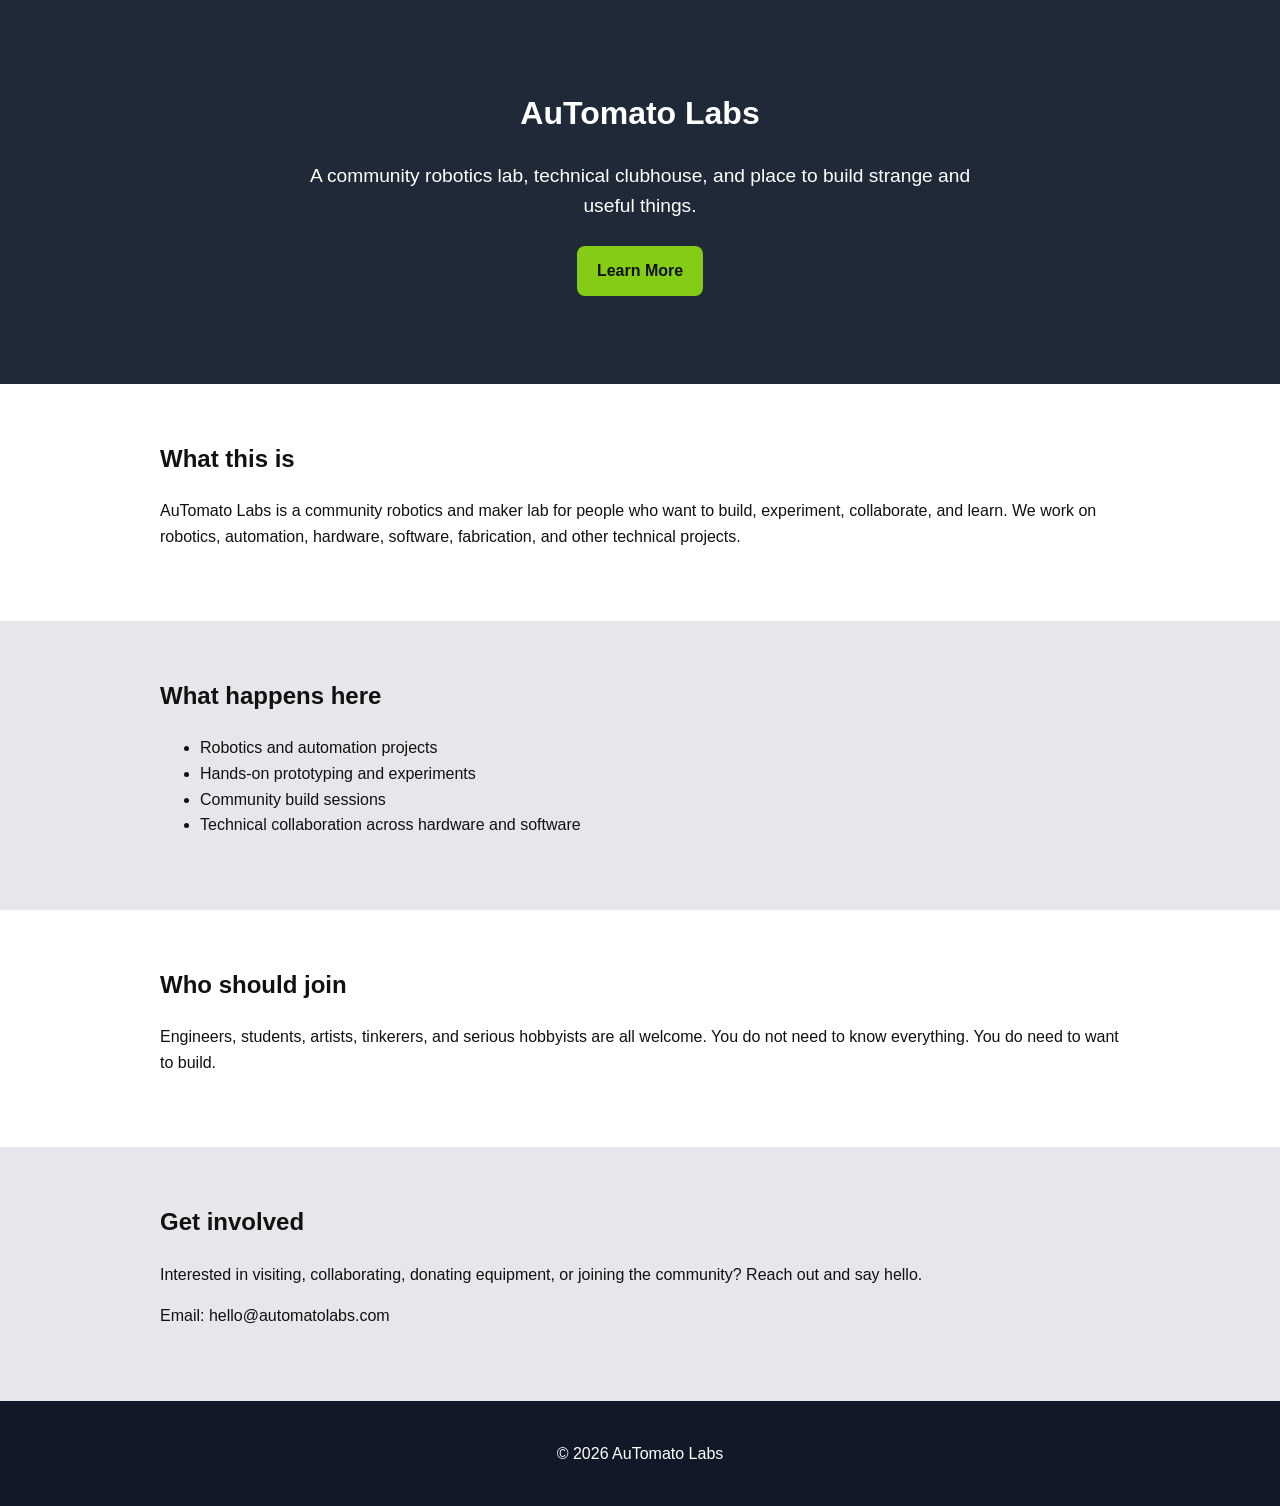
==== index.html @ c04a3ae8 "Initial site setup" ====
<!DOCTYPE html>
<html lang="en">
<head>
  <meta charset="UTF-8" />
  <meta name="viewport" content="width=device-width, initial-scale=1.0" />
  <title>AuTomato Labs</title>
  <meta name="description" content="AuTomato Labs is a community robotics lab and technical club for builders, engineers, and curious people." />
  <link rel="stylesheet" href="style.css" />
</head>
<body>
  <header class="hero">
    <div class="container">
      <h1>AuTomato Labs</h1>
      <p class="tagline">A community robotics lab, technical clubhouse, and place to build strange and useful things.</p>
      <a class="button" href="#about">Learn More</a>
    </div>
  </header>

  <main>
    <section id="about" class="section">
      <div class="container">
        <h2>What this is</h2>
        <p>
          AuTomato Labs is a community robotics and maker lab for people who want to build,
          experiment, collaborate, and learn. We work on robotics, automation, hardware,
          software, fabrication, and other technical projects.
        </p>
      </div>
    </section>

    <section class="section alt">
      <div class="container">
        <h2>What happens here</h2>
        <ul>
          <li>Robotics and automation projects</li>
          <li>Hands-on prototyping and experiments</li>
          <li>Community build sessions</li>
          <li>Technical collaboration across hardware and software</li>
        </ul>
      </div>
    </section>

    <section class="section">
      <div class="container">
        <h2>Who should join</h2>
        <p>
          Engineers, students, artists, tinkerers, and serious hobbyists are all welcome.
          You do not need to know everything. You do need to want to build.
        </p>
      </div>
    </section>

    <section class="section alt">
      <div class="container">
        <h2>Get involved</h2>
        <p>
          Interested in visiting, collaborating, donating equipment, or joining the community?
          Reach out and say hello.
        </p>
        <p>Email: hello@automatolabs.com</p>
      </div>
    </section>
  </main>

  <footer class="footer">
    <div class="container">
      <p>© 2026 AuTomato Labs</p>
    </div>
  </footer>
</body>
</html>
---- style.css ----
* {
  box-sizing: border-box;
}

body {
  margin: 0;
  font-family: Arial, sans-serif;
  line-height: 1.6;
  color: #111;
  background: #f4f4f4;
}

.container {
  width: min(960px, 92%);
  margin: 0 auto;
}

.hero {
  background: #1f2937;
  color: white;
  padding: 88px 0;
  text-align: center;
}

.tagline {
  max-width: 700px;
  margin: 0 auto 24px;
  font-size: 1.2rem;
}

.button {
  display: inline-block;
  background: #84cc16;
  color: #111;
  text-decoration: none;
  padding: 12px 20px;
  border-radius: 8px;
  font-weight: bold;
}

.section {
  background: white;
  padding: 56px 0;
}

.section.alt {
  background: #e5e7eb;
}

h1, h2 {
  margin-top: 0;
}

.footer {
  background: #111827;
  color: white;
  text-align: center;
  padding: 24px 0;
}
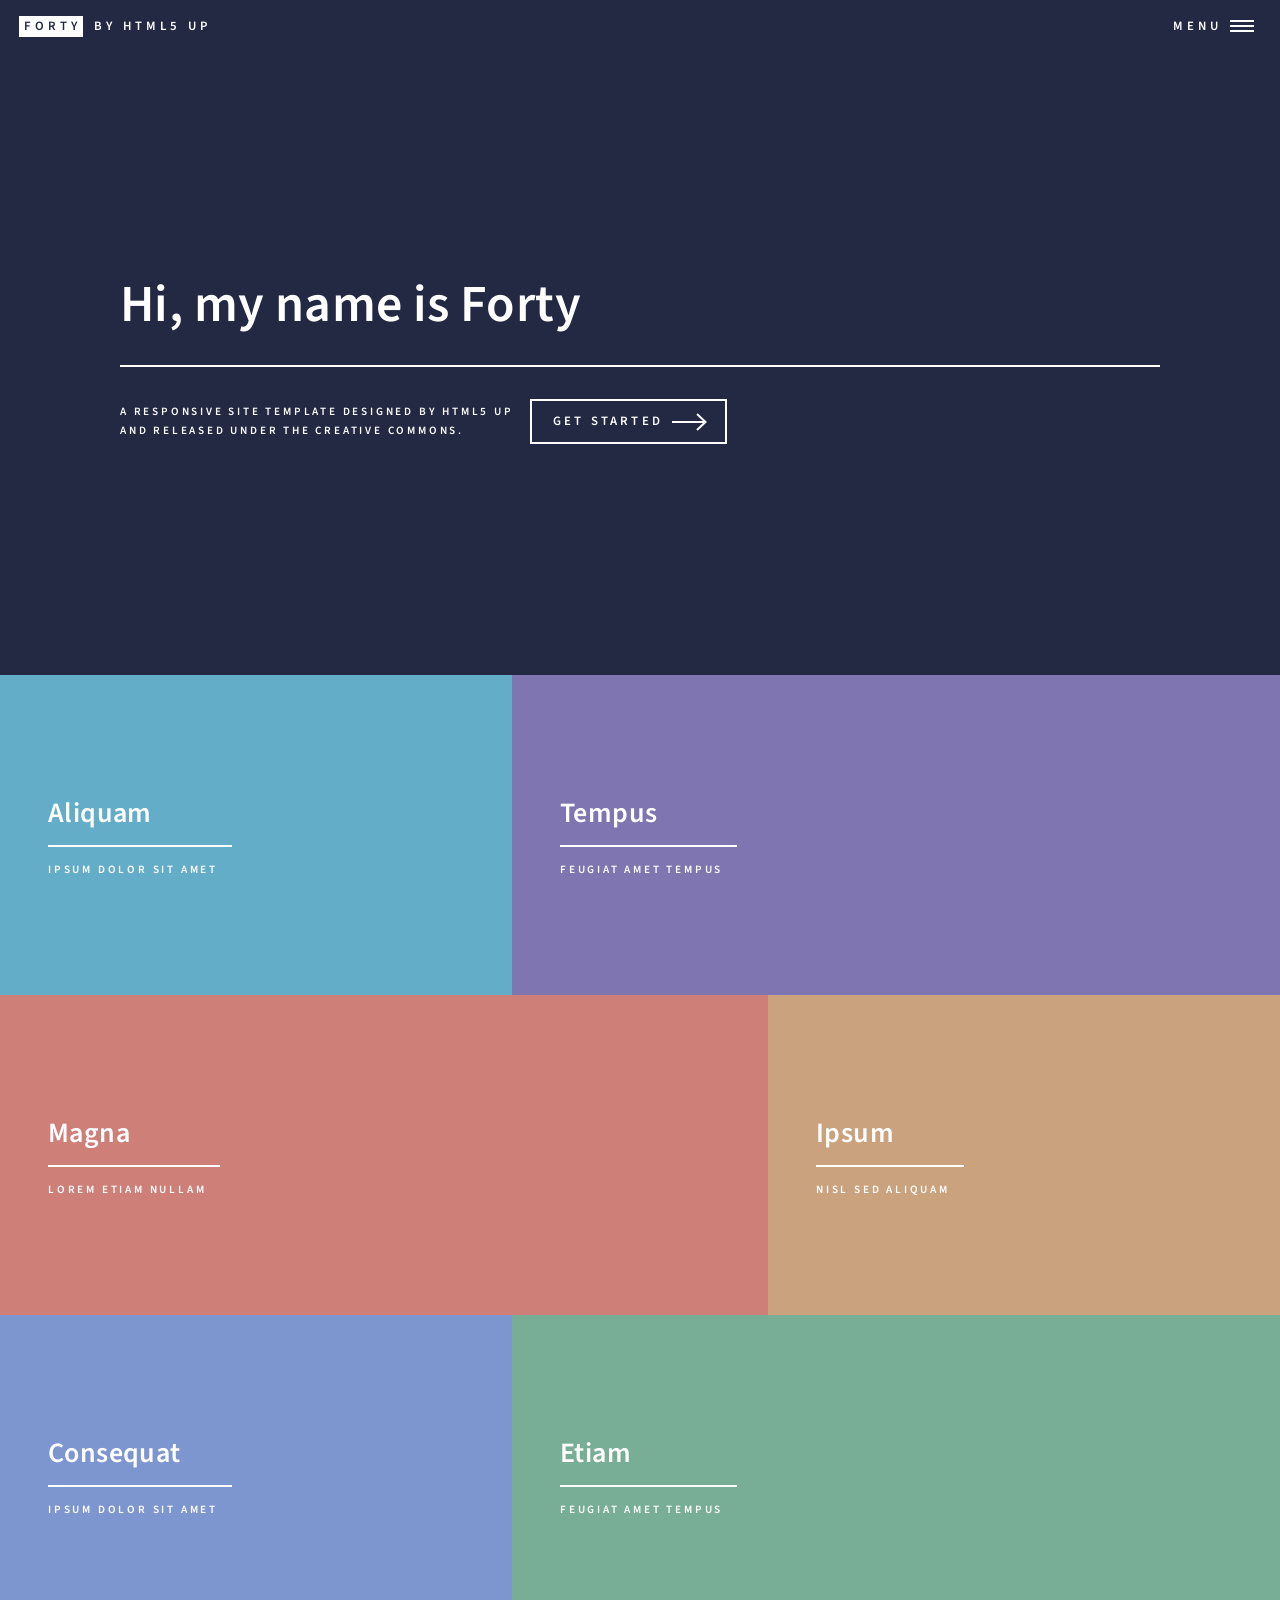
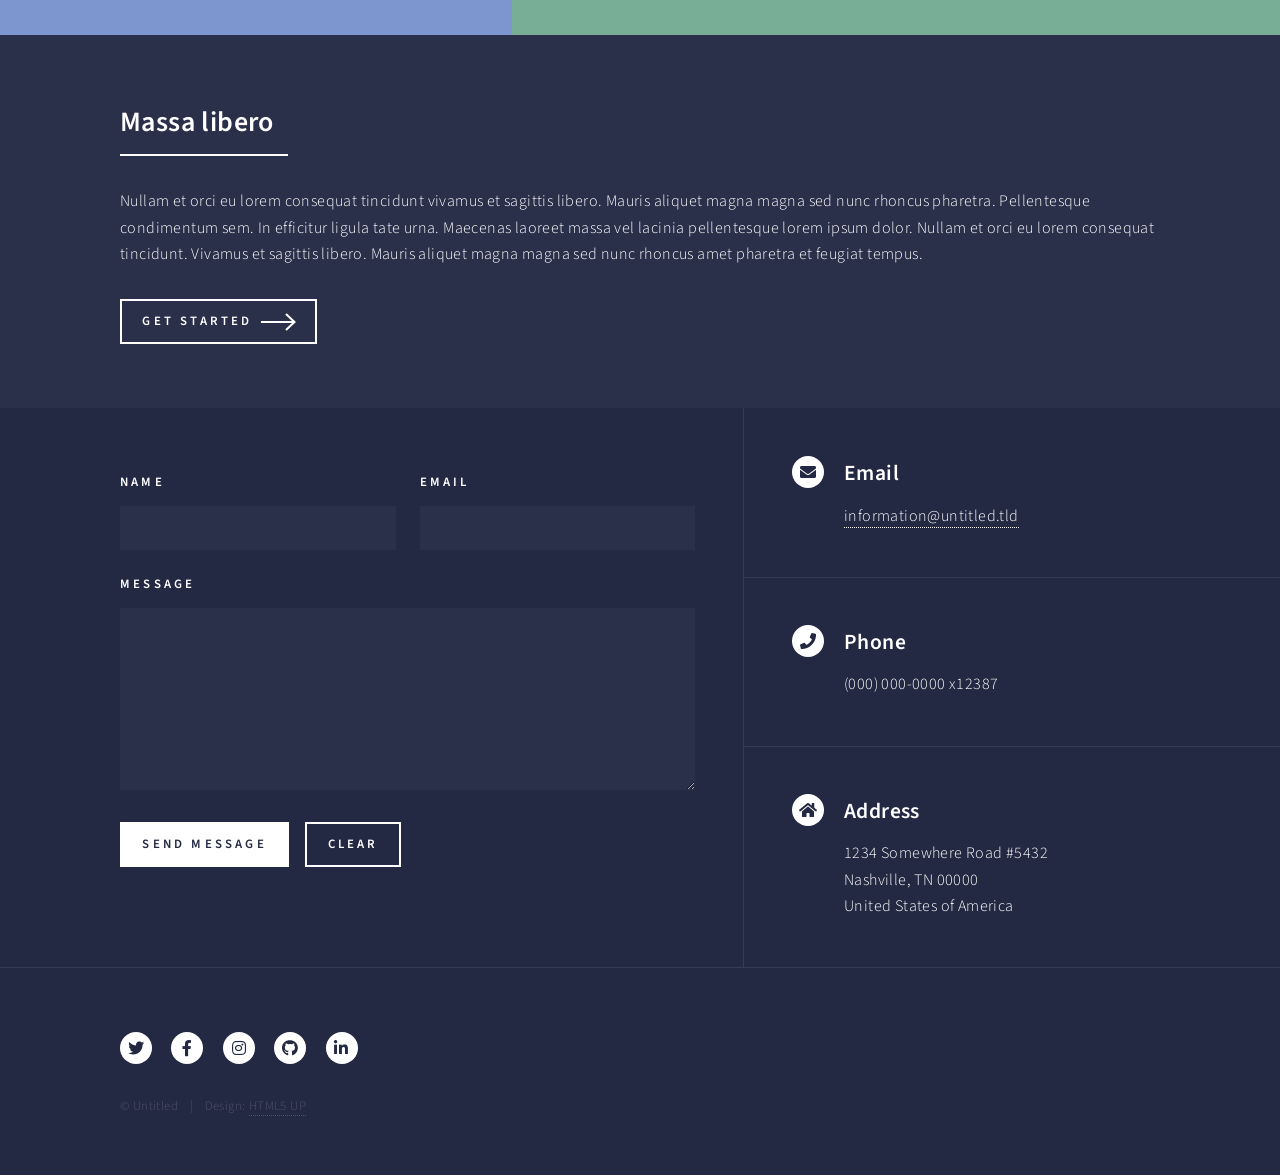
==== commit 32ad985d: "Adopt template as main site structure and ignore branding folder" ====
--- a/index.html
+++ b/index.html
@@ -1,71 +1,215 @@
-<!DOCTYPE html>
-<html lang="en">
-<head>
-  <meta charset="UTF-8" />
-  <meta name="viewport" content="width=device-width, initial-scale=1.0" />
-  <title>AuTomato Labs</title>
-  <meta name="description" content="AuTomato Labs is a community robotics lab and technical club for builders, engineers, and curious people." />
-  <link rel="stylesheet" href="style.css" />
-</head>
-<body>
-  <header class="hero">
-    <div class="container">
-      <h1>AuTomato Labs</h1>
-      <p class="tagline">A community robotics lab, technical clubhouse, and place to build strange and useful things.</p>
-      <a class="button" href="#about">Learn More</a>
-    </div>
-  </header>
-
-  <main>
-    <section id="about" class="section">
-      <div class="container">
-        <h2>What this is</h2>
-        <p>
-          AuTomato Labs is a community robotics and maker lab for people who want to build,
-          experiment, collaborate, and learn. We work on robotics, automation, hardware,
-          software, fabrication, and other technical projects.
-        </p>
-      </div>
-    </section>
-
-    <section class="section alt">
-      <div class="container">
-        <h2>What happens here</h2>
-        <ul>
-          <li>Robotics and automation projects</li>
-          <li>Hands-on prototyping and experiments</li>
-          <li>Community build sessions</li>
-          <li>Technical collaboration across hardware and software</li>
-        </ul>
-      </div>
-    </section>
-
-    <section class="section">
-      <div class="container">
-        <h2>Who should join</h2>
-        <p>
-          Engineers, students, artists, tinkerers, and serious hobbyists are all welcome.
-          You do not need to know everything. You do need to want to build.
-        </p>
-      </div>
-    </section>
-
-    <section class="section alt">
-      <div class="container">
-        <h2>Get involved</h2>
-        <p>
-          Interested in visiting, collaborating, donating equipment, or joining the community?
-          Reach out and say hello.
-        </p>
-        <p>Email: hello@automatolabs.com</p>
-      </div>
-    </section>
-  </main>
-
-  <footer class="footer">
-    <div class="container">
-      <p>© 2026 AuTomato Labs</p>
-    </div>
-  </footer>
-</body>
+<!DOCTYPE HTML>
+<!--
+	Forty by HTML5 UP
+	html5up.net | @ajlkn
+	Free for personal and commercial use under the CCA 3.0 license (html5up.net/license)
+-->
+<html>
+	<head>
+		<title>Forty by HTML5 UP</title>
+		<meta charset="utf-8" />
+		<meta name="viewport" content="width=device-width, initial-scale=1, user-scalable=no" />
+		<link rel="stylesheet" href="assets/css/main.css" />
+		<noscript><link rel="stylesheet" href="assets/css/noscript.css" /></noscript>
+	</head>
+	<body class="is-preload">
+
+		<!-- Wrapper -->
+			<div id="wrapper">
+
+				<!-- Header -->
+					<header id="header" class="alt">
+						<a href="index.html" class="logo"><strong>Forty</strong> <span>by HTML5 UP</span></a>
+						<nav>
+							<a href="#menu">Menu</a>
+						</nav>
+					</header>
+
+				<!-- Menu -->
+					<nav id="menu">
+						<ul class="links">
+							<li><a href="index.html">Home</a></li>
+							<li><a href="landing.html">Landing</a></li>
+							<li><a href="generic.html">Generic</a></li>
+							<li><a href="elements.html">Elements</a></li>
+						</ul>
+						<ul class="actions stacked">
+							<li><a href="#" class="button primary fit">Get Started</a></li>
+							<li><a href="#" class="button fit">Log In</a></li>
+						</ul>
+					</nav>
+
+				<!-- Banner -->
+					<section id="banner" class="major">
+						<div class="inner">
+							<header class="major">
+								<h1>Hi, my name is Forty</h1>
+							</header>
+							<div class="content">
+								<p>A responsive site template designed by HTML5 UP<br />
+								and released under the Creative Commons.</p>
+								<ul class="actions">
+									<li><a href="#one" class="button next scrolly">Get Started</a></li>
+								</ul>
+							</div>
+						</div>
+					</section>
+
+				<!-- Main -->
+					<div id="main">
+
+						<!-- One -->
+							<section id="one" class="tiles">
+								<article>
+									<span class="image">
+										<img src="images/pic01.jpg" alt="" />
+									</span>
+									<header class="major">
+										<h3><a href="landing.html" class="link">Aliquam</a></h3>
+										<p>Ipsum dolor sit amet</p>
+									</header>
+								</article>
+								<article>
+									<span class="image">
+										<img src="images/pic02.jpg" alt="" />
+									</span>
+									<header class="major">
+										<h3><a href="landing.html" class="link">Tempus</a></h3>
+										<p>feugiat amet tempus</p>
+									</header>
+								</article>
+								<article>
+									<span class="image">
+										<img src="images/pic03.jpg" alt="" />
+									</span>
+									<header class="major">
+										<h3><a href="landing.html" class="link">Magna</a></h3>
+										<p>Lorem etiam nullam</p>
+									</header>
+								</article>
+								<article>
+									<span class="image">
+										<img src="images/pic04.jpg" alt="" />
+									</span>
+									<header class="major">
+										<h3><a href="landing.html" class="link">Ipsum</a></h3>
+										<p>Nisl sed aliquam</p>
+									</header>
+								</article>
+								<article>
+									<span class="image">
+										<img src="images/pic05.jpg" alt="" />
+									</span>
+									<header class="major">
+										<h3><a href="landing.html" class="link">Consequat</a></h3>
+										<p>Ipsum dolor sit amet</p>
+									</header>
+								</article>
+								<article>
+									<span class="image">
+										<img src="images/pic06.jpg" alt="" />
+									</span>
+									<header class="major">
+										<h3><a href="landing.html" class="link">Etiam</a></h3>
+										<p>Feugiat amet tempus</p>
+									</header>
+								</article>
+							</section>
+
+						<!-- Two -->
+							<section id="two">
+								<div class="inner">
+									<header class="major">
+										<h2>Massa libero</h2>
+									</header>
+									<p>Nullam et orci eu lorem consequat tincidunt vivamus et sagittis libero. Mauris aliquet magna magna sed nunc rhoncus pharetra. Pellentesque condimentum sem. In efficitur ligula tate urna. Maecenas laoreet massa vel lacinia pellentesque lorem ipsum dolor. Nullam et orci eu lorem consequat tincidunt. Vivamus et sagittis libero. Mauris aliquet magna magna sed nunc rhoncus amet pharetra et feugiat tempus.</p>
+									<ul class="actions">
+										<li><a href="landing.html" class="button next">Get Started</a></li>
+									</ul>
+								</div>
+							</section>
+
+					</div>
+
+				<!-- Contact -->
+					<section id="contact">
+						<div class="inner">
+							<section>
+								<form method="post" action="#">
+									<div class="fields">
+										<div class="field half">
+											<label for="name">Name</label>
+											<input type="text" name="name" id="name" />
+										</div>
+										<div class="field half">
+											<label for="email">Email</label>
+											<input type="text" name="email" id="email" />
+										</div>
+										<div class="field">
+											<label for="message">Message</label>
+											<textarea name="message" id="message" rows="6"></textarea>
+										</div>
+									</div>
+									<ul class="actions">
+										<li><input type="submit" value="Send Message" class="primary" /></li>
+										<li><input type="reset" value="Clear" /></li>
+									</ul>
+								</form>
+							</section>
+							<section class="split">
+								<section>
+									<div class="contact-method">
+										<span class="icon solid alt fa-envelope"></span>
+										<h3>Email</h3>
+										<a href="#">information@untitled.tld</a>
+									</div>
+								</section>
+								<section>
+									<div class="contact-method">
+										<span class="icon solid alt fa-phone"></span>
+										<h3>Phone</h3>
+										<span>(000) 000-0000 x12387</span>
+									</div>
+								</section>
+								<section>
+									<div class="contact-method">
+										<span class="icon solid alt fa-home"></span>
+										<h3>Address</h3>
+										<span>1234 Somewhere Road #5432<br />
+										Nashville, TN 00000<br />
+										United States of America</span>
+									</div>
+								</section>
+							</section>
+						</div>
+					</section>
+
+				<!-- Footer -->
+					<footer id="footer">
+						<div class="inner">
+							<ul class="icons">
+								<li><a href="#" class="icon brands alt fa-twitter"><span class="label">Twitter</span></a></li>
+								<li><a href="#" class="icon brands alt fa-facebook-f"><span class="label">Facebook</span></a></li>
+								<li><a href="#" class="icon brands alt fa-instagram"><span class="label">Instagram</span></a></li>
+								<li><a href="#" class="icon brands alt fa-github"><span class="label">GitHub</span></a></li>
+								<li><a href="#" class="icon brands alt fa-linkedin-in"><span class="label">LinkedIn</span></a></li>
+							</ul>
+							<ul class="copyright">
+								<li>&copy; Untitled</li><li>Design: <a href="https://html5up.net">HTML5 UP</a></li>
+							</ul>
+						</div>
+					</footer>
+
+			</div>
+
+		<!-- Scripts -->
+			<script src="assets/js/jquery.min.js"></script>
+			<script src="assets/js/jquery.scrolly.min.js"></script>
+			<script src="assets/js/jquery.scrollex.min.js"></script>
+			<script src="assets/js/browser.min.js"></script>
+			<script src="assets/js/breakpoints.min.js"></script>
+			<script src="assets/js/util.js"></script>
+			<script src="assets/js/main.js"></script>
+
+	</body>
 </html>
--- a/assets/css/main.css
+++ b/assets/css/main.css
@@ -0,0 +1,3952 @@
+@import url(fontawesome-all.min.css);
+@import url("https://fonts.googleapis.com/css?family=Source+Sans+Pro:300,300italic,600,600italic");
+
+/*
+	Forty by HTML5 UP
+	html5up.net | @ajlkn
+	Free for personal and commercial use under the CCA 3.0 license (html5up.net/license)
+*/
+
+html, body, div, span, applet, object,
+iframe, h1, h2, h3, h4, h5, h6, p, blockquote,
+pre, a, abbr, acronym, address, big, cite,
+code, del, dfn, em, img, ins, kbd, q, s, samp,
+small, strike, strong, sub, sup, tt, var, b,
+u, i, center, dl, dt, dd, ol, ul, li, fieldset,
+form, label, legend, table, caption, tbody,
+tfoot, thead, tr, th, td, article, aside,
+canvas, details, embed, figure, figcaption,
+footer, header, hgroup, menu, nav, output, ruby,
+section, summary, time, mark, audio, video {
+	margin: 0;
+	padding: 0;
+	border: 0;
+	font-size: 100%;
+	font: inherit;
+	vertical-align: baseline;}
+
+article, aside, details, figcaption, figure,
+footer, header, hgroup, menu, nav, section {
+	display: block;}
+
+body {
+	line-height: 1;
+}
+
+ol, ul {
+	list-style: none;
+}
+
+blockquote, q {
+	quotes: none;
+}
+
+	blockquote:before, blockquote:after, q:before, q:after {
+		content: '';
+		content: none;
+	}
+
+table {
+	border-collapse: collapse;
+	border-spacing: 0;
+}
+
+body {
+	-webkit-text-size-adjust: none;
+}
+
+mark {
+	background-color: transparent;
+	color: inherit;
+}
+
+input::-moz-focus-inner {
+	border: 0;
+	padding: 0;
+}
+
+input, select, textarea {
+	-moz-appearance: none;
+	-webkit-appearance: none;
+	-ms-appearance: none;
+	appearance: none;
+}
+
+/* Basic */
+
+	@-ms-viewport {
+		width: device-width;
+	}
+
+	body {
+		-ms-overflow-style: scrollbar;
+	}
+
+	@media screen and (max-width: 480px) {
+
+		html, body {
+			min-width: 320px;
+		}
+
+	}
+
+	html {
+		box-sizing: border-box;
+	}
+
+	*, *:before, *:after {
+		box-sizing: inherit;
+	}
+
+	body {
+		background: #242943;
+	}
+
+		body.is-preload *, body.is-preload *:before, body.is-preload *:after {
+			-moz-animation: none !important;
+			-webkit-animation: none !important;
+			-ms-animation: none !important;
+			animation: none !important;
+			-moz-transition: none !important;
+			-webkit-transition: none !important;
+			-ms-transition: none !important;
+			transition: none !important;
+		}
+
+/* Type */
+
+	body, input, select, textarea {
+		color: #ffffff;
+		font-family: "Source Sans Pro", Helvetica, sans-serif;
+		font-size: 17pt;
+		font-weight: 300;
+		letter-spacing: 0.025em;
+		line-height: 1.65;
+	}
+
+		@media screen and (max-width: 1680px) {
+
+			body, input, select, textarea {
+				font-size: 14pt;
+			}
+
+		}
+
+		@media screen and (max-width: 1280px) {
+
+			body, input, select, textarea {
+				font-size: 12pt;
+			}
+
+		}
+
+		@media screen and (max-width: 360px) {
+
+			body, input, select, textarea {
+				font-size: 11pt;
+			}
+
+		}
+
+	a {
+		-moz-transition: color 0.2s ease-in-out, border-bottom-color 0.2s ease-in-out;
+		-webkit-transition: color 0.2s ease-in-out, border-bottom-color 0.2s ease-in-out;
+		-ms-transition: color 0.2s ease-in-out, border-bottom-color 0.2s ease-in-out;
+		transition: color 0.2s ease-in-out, border-bottom-color 0.2s ease-in-out;
+		border-bottom: dotted 1px;
+		color: inherit;
+		text-decoration: none;
+	}
+
+		a:hover {
+			border-bottom-color: transparent;
+			color: #9bf1ff !important;
+		}
+
+		a:active {
+			color: #53e3fb !important;
+		}
+
+	strong, b {
+		color: #ffffff;
+		font-weight: 600;
+	}
+
+	em, i {
+		font-style: italic;
+	}
+
+	p {
+		margin: 0 0 2em 0;
+	}
+
+	h1, h2, h3, h4, h5, h6 {
+		color: #ffffff;
+		font-weight: 600;
+		line-height: 1.65;
+		margin: 0 0 1em 0;
+	}
+
+		h1 a, h2 a, h3 a, h4 a, h5 a, h6 a {
+			color: inherit;
+			border-bottom: 0;
+		}
+
+	h1 {
+		font-size: 2.5em;
+	}
+
+	h2 {
+		font-size: 1.75em;
+	}
+
+	h3 {
+		font-size: 1.35em;
+	}
+
+	h4 {
+		font-size: 1.1em;
+	}
+
+	h5 {
+		font-size: 0.9em;
+	}
+
+	h6 {
+		font-size: 0.7em;
+	}
+
+	@media screen and (max-width: 736px) {
+
+		h1 {
+			font-size: 2em;
+		}
+
+		h2 {
+			font-size: 1.5em;
+		}
+
+		h3 {
+			font-size: 1.25em;
+		}
+
+	}
+
+	sub {
+		font-size: 0.8em;
+		position: relative;
+		top: 0.5em;
+	}
+
+	sup {
+		font-size: 0.8em;
+		position: relative;
+		top: -0.5em;
+	}
+
+	blockquote {
+		border-left: solid 4px rgba(212, 212, 255, 0.1);
+		font-style: italic;
+		margin: 0 0 2em 0;
+		padding: 0.5em 0 0.5em 2em;
+	}
+
+	code {
+		background: rgba(212, 212, 255, 0.035);
+		font-family: "Courier New", monospace;
+		font-size: 0.9em;
+		margin: 0 0.25em;
+		padding: 0.25em 0.65em;
+	}
+
+	pre {
+		-webkit-overflow-scrolling: touch;
+		font-family: "Courier New", monospace;
+		font-size: 0.9em;
+		margin: 0 0 2em 0;
+	}
+
+		pre code {
+			display: block;
+			line-height: 1.75;
+			padding: 1em 1.5em;
+			overflow-x: auto;
+		}
+
+	hr {
+		border: 0;
+		border-bottom: solid 1px rgba(212, 212, 255, 0.1);
+		margin: 2em 0;
+	}
+
+		hr.major {
+			margin: 3em 0;
+		}
+
+	.align-left {
+		text-align: left;
+	}
+
+	.align-center {
+		text-align: center;
+	}
+
+	.align-right {
+		text-align: right;
+	}
+
+/* Row */
+
+	.row {
+		display: flex;
+		flex-wrap: wrap;
+		box-sizing: border-box;
+		align-items: stretch;
+	}
+
+		.row > * {
+			box-sizing: border-box;
+		}
+
+		.row.gtr-uniform > * > :last-child {
+			margin-bottom: 0;
+		}
+
+		.row.aln-left {
+			justify-content: flex-start;
+		}
+
+		.row.aln-center {
+			justify-content: center;
+		}
+
+		.row.aln-right {
+			justify-content: flex-end;
+		}
+
+		.row.aln-top {
+			align-items: flex-start;
+		}
+
+		.row.aln-middle {
+			align-items: center;
+		}
+
+		.row.aln-bottom {
+			align-items: flex-end;
+		}
+
+		.row > .imp {
+			order: -1;
+		}
+
+		.row > .col-1 {
+			width: 8.33333%;
+		}
+
+		.row > .off-1 {
+			margin-left: 8.33333%;
+		}
+
+		.row > .col-2 {
+			width: 16.66667%;
+		}
+
+		.row > .off-2 {
+			margin-left: 16.66667%;
+		}
+
+		.row > .col-3 {
+			width: 25%;
+		}
+
+		.row > .off-3 {
+			margin-left: 25%;
+		}
+
+		.row > .col-4 {
+			width: 33.33333%;
+		}
+
+		.row > .off-4 {
+			margin-left: 33.33333%;
+		}
+
+		.row > .col-5 {
+			width: 41.66667%;
+		}
+
+		.row > .off-5 {
+			margin-left: 41.66667%;
+		}
+
+		.row > .col-6 {
+			width: 50%;
+		}
+
+		.row > .off-6 {
+			margin-left: 50%;
+		}
+
+		.row > .col-7 {
+			width: 58.33333%;
+		}
+
+		.row > .off-7 {
+			margin-left: 58.33333%;
+		}
+
+		.row > .col-8 {
+			width: 66.66667%;
+		}
+
+		.row > .off-8 {
+			margin-left: 66.66667%;
+		}
+
+		.row > .col-9 {
+			width: 75%;
+		}
+
+		.row > .off-9 {
+			margin-left: 75%;
+		}
+
+		.row > .col-10 {
+			width: 83.33333%;
+		}
+
+		.row > .off-10 {
+			margin-left: 83.33333%;
+		}
+
+		.row > .col-11 {
+			width: 91.66667%;
+		}
+
+		.row > .off-11 {
+			margin-left: 91.66667%;
+		}
+
+		.row > .col-12 {
+			width: 100%;
+		}
+
+		.row > .off-12 {
+			margin-left: 100%;
+		}
+
+		.row.gtr-0 {
+			margin-top: 0;
+			margin-left: 0em;
+		}
+
+			.row.gtr-0 > * {
+				padding: 0 0 0 0em;
+			}
+
+			.row.gtr-0.gtr-uniform {
+				margin-top: 0em;
+			}
+
+				.row.gtr-0.gtr-uniform > * {
+					padding-top: 0em;
+				}
+
+		.row.gtr-25 {
+			margin-top: 0;
+			margin-left: -0.5em;
+		}
+
+			.row.gtr-25 > * {
+				padding: 0 0 0 0.5em;
+			}
+
+			.row.gtr-25.gtr-uniform {
+				margin-top: -0.5em;
+			}
+
+				.row.gtr-25.gtr-uniform > * {
+					padding-top: 0.5em;
+				}
+
+		.row.gtr-50 {
+			margin-top: 0;
+			margin-left: -1em;
+		}
+
+			.row.gtr-50 > * {
+				padding: 0 0 0 1em;
+			}
+
+			.row.gtr-50.gtr-uniform {
+				margin-top: -1em;
+			}
+
+				.row.gtr-50.gtr-uniform > * {
+					padding-top: 1em;
+				}
+
+		.row {
+			margin-top: 0;
+			margin-left: -2em;
+		}
+
+			.row > * {
+				padding: 0 0 0 2em;
+			}
+
+			.row.gtr-uniform {
+				margin-top: -2em;
+			}
+
+				.row.gtr-uniform > * {
+					padding-top: 2em;
+				}
+
+		.row.gtr-150 {
+			margin-top: 0;
+			margin-left: -3em;
+		}
+
+			.row.gtr-150 > * {
+				padding: 0 0 0 3em;
+			}
+
+			.row.gtr-150.gtr-uniform {
+				margin-top: -3em;
+			}
+
+				.row.gtr-150.gtr-uniform > * {
+					padding-top: 3em;
+				}
+
+		.row.gtr-200 {
+			margin-top: 0;
+			margin-left: -4em;
+		}
+
+			.row.gtr-200 > * {
+				padding: 0 0 0 4em;
+			}
+
+			.row.gtr-200.gtr-uniform {
+				margin-top: -4em;
+			}
+
+				.row.gtr-200.gtr-uniform > * {
+					padding-top: 4em;
+				}
+
+		@media screen and (max-width: 1680px) {
+
+			.row {
+				display: flex;
+				flex-wrap: wrap;
+				box-sizing: border-box;
+				align-items: stretch;
+			}
+
+				.row > * {
+					box-sizing: border-box;
+				}
+
+				.row.gtr-uniform > * > :last-child {
+					margin-bottom: 0;
+				}
+
+				.row.aln-left {
+					justify-content: flex-start;
+				}
+
+				.row.aln-center {
+					justify-content: center;
+				}
+
+				.row.aln-right {
+					justify-content: flex-end;
+				}
+
+				.row.aln-top {
+					align-items: flex-start;
+				}
+
+				.row.aln-middle {
+					align-items: center;
+				}
+
+				.row.aln-bottom {
+					align-items: flex-end;
+				}
+
+				.row > .imp-xlarge {
+					order: -1;
+				}
+
+				.row > .col-1-xlarge {
+					width: 8.33333%;
+				}
+
+				.row > .off-1-xlarge {
+					margin-left: 8.33333%;
+				}
+
+				.row > .col-2-xlarge {
+					width: 16.66667%;
+				}
+
+				.row > .off-2-xlarge {
+					margin-left: 16.66667%;
+				}
+
+				.row > .col-3-xlarge {
+					width: 25%;
+				}
+
+				.row > .off-3-xlarge {
+					margin-left: 25%;
+				}
+
+				.row > .col-4-xlarge {
+					width: 33.33333%;
+				}
+
+				.row > .off-4-xlarge {
+					margin-left: 33.33333%;
+				}
+
+				.row > .col-5-xlarge {
+					width: 41.66667%;
+				}
+
+				.row > .off-5-xlarge {
+					margin-left: 41.66667%;
+				}
+
+				.row > .col-6-xlarge {
+					width: 50%;
+				}
+
+				.row > .off-6-xlarge {
+					margin-left: 50%;
+				}
+
+				.row > .col-7-xlarge {
+					width: 58.33333%;
+				}
+
+				.row > .off-7-xlarge {
+					margin-left: 58.33333%;
+				}
+
+				.row > .col-8-xlarge {
+					width: 66.66667%;
+				}
+
+				.row > .off-8-xlarge {
+					margin-left: 66.66667%;
+				}
+
+				.row > .col-9-xlarge {
+					width: 75%;
+				}
+
+				.row > .off-9-xlarge {
+					margin-left: 75%;
+				}
+
+				.row > .col-10-xlarge {
+					width: 83.33333%;
+				}
+
+				.row > .off-10-xlarge {
+					margin-left: 83.33333%;
+				}
+
+				.row > .col-11-xlarge {
+					width: 91.66667%;
+				}
+
+				.row > .off-11-xlarge {
+					margin-left: 91.66667%;
+				}
+
+				.row > .col-12-xlarge {
+					width: 100%;
+				}
+
+				.row > .off-12-xlarge {
+					margin-left: 100%;
+				}
+
+				.row.gtr-0 {
+					margin-top: 0;
+					margin-left: 0em;
+				}
+
+					.row.gtr-0 > * {
+						padding: 0 0 0 0em;
+					}
+
+					.row.gtr-0.gtr-uniform {
+						margin-top: 0em;
+					}
+
+						.row.gtr-0.gtr-uniform > * {
+							padding-top: 0em;
+						}
+
+				.row.gtr-25 {
+					margin-top: 0;
+					margin-left: -0.5em;
+				}
+
+					.row.gtr-25 > * {
+						padding: 0 0 0 0.5em;
+					}
+
+					.row.gtr-25.gtr-uniform {
+						margin-top: -0.5em;
+					}
+
+						.row.gtr-25.gtr-uniform > * {
+							padding-top: 0.5em;
+						}
+
+				.row.gtr-50 {
+					margin-top: 0;
+					margin-left: -1em;
+				}
+
+					.row.gtr-50 > * {
+						padding: 0 0 0 1em;
+					}
+
+					.row.gtr-50.gtr-uniform {
+						margin-top: -1em;
+					}
+
+						.row.gtr-50.gtr-uniform > * {
+							padding-top: 1em;
+						}
+
+				.row {
+					margin-top: 0;
+					margin-left: -2em;
+				}
+
+					.row > * {
+						padding: 0 0 0 2em;
+					}
+
+					.row.gtr-uniform {
+						margin-top: -2em;
+					}
+
+						.row.gtr-uniform > * {
+							padding-top: 2em;
+						}
+
+				.row.gtr-150 {
+					margin-top: 0;
+					margin-left: -3em;
+				}
+
+					.row.gtr-150 > * {
+						padding: 0 0 0 3em;
+					}
+
+					.row.gtr-150.gtr-uniform {
+						margin-top: -3em;
+					}
+
+						.row.gtr-150.gtr-uniform > * {
+							padding-top: 3em;
+						}
+
+				.row.gtr-200 {
+					margin-top: 0;
+					margin-left: -4em;
+				}
+
+					.row.gtr-200 > * {
+						padding: 0 0 0 4em;
+					}
+
+					.row.gtr-200.gtr-uniform {
+						margin-top: -4em;
+					}
+
+						.row.gtr-200.gtr-uniform > * {
+							padding-top: 4em;
+						}
+
+		}
+
+		@media screen and (max-width: 1280px) {
+
+			.row {
+				display: flex;
+				flex-wrap: wrap;
+				box-sizing: border-box;
+				align-items: stretch;
+			}
+
+				.row > * {
+					box-sizing: border-box;
+				}
+
+				.row.gtr-uniform > * > :last-child {
+					margin-bottom: 0;
+				}
+
+				.row.aln-left {
+					justify-content: flex-start;
+				}
+
+				.row.aln-center {
+					justify-content: center;
+				}
+
+				.row.aln-right {
+					justify-content: flex-end;
+				}
+
+				.row.aln-top {
+					align-items: flex-start;
+				}
+
+				.row.aln-middle {
+					align-items: center;
+				}
+
+				.row.aln-bottom {
+					align-items: flex-end;
+				}
+
+				.row > .imp-large {
+					order: -1;
+				}
+
+				.row > .col-1-large {
+					width: 8.33333%;
+				}
+
+				.row > .off-1-large {
+					margin-left: 8.33333%;
+				}
+
+				.row > .col-2-large {
+					width: 16.66667%;
+				}
+
+				.row > .off-2-large {
+					margin-left: 16.66667%;
+				}
+
+				.row > .col-3-large {
+					width: 25%;
+				}
+
+				.row > .off-3-large {
+					margin-left: 25%;
+				}
+
+				.row > .col-4-large {
+					width: 33.33333%;
+				}
+
+				.row > .off-4-large {
+					margin-left: 33.33333%;
+				}
+
+				.row > .col-5-large {
+					width: 41.66667%;
+				}
+
+				.row > .off-5-large {
+					margin-left: 41.66667%;
+				}
+
+				.row > .col-6-large {
+					width: 50%;
+				}
+
+				.row > .off-6-large {
+					margin-left: 50%;
+				}
+
+				.row > .col-7-large {
+					width: 58.33333%;
+				}
+
+				.row > .off-7-large {
+					margin-left: 58.33333%;
+				}
+
+				.row > .col-8-large {
+					width: 66.66667%;
+				}
+
+				.row > .off-8-large {
+					margin-left: 66.66667%;
+				}
+
+				.row > .col-9-large {
+					width: 75%;
+				}
+
+				.row > .off-9-large {
+					margin-left: 75%;
+				}
+
+				.row > .col-10-large {
+					width: 83.33333%;
+				}
+
+				.row > .off-10-large {
+					margin-left: 83.33333%;
+				}
+
+				.row > .col-11-large {
+					width: 91.66667%;
+				}
+
+				.row > .off-11-large {
+					margin-left: 91.66667%;
+				}
+
+				.row > .col-12-large {
+					width: 100%;
+				}
+
+				.row > .off-12-large {
+					margin-left: 100%;
+				}
+
+				.row.gtr-0 {
+					margin-top: 0;
+					margin-left: 0em;
+				}
+
+					.row.gtr-0 > * {
+						padding: 0 0 0 0em;
+					}
+
+					.row.gtr-0.gtr-uniform {
+						margin-top: 0em;
+					}
+
+						.row.gtr-0.gtr-uniform > * {
+							padding-top: 0em;
+						}
+
+				.row.gtr-25 {
+					margin-top: 0;
+					margin-left: -0.375em;
+				}
+
+					.row.gtr-25 > * {
+						padding: 0 0 0 0.375em;
+					}
+
+					.row.gtr-25.gtr-uniform {
+						margin-top: -0.375em;
+					}
+
+						.row.gtr-25.gtr-uniform > * {
+							padding-top: 0.375em;
+						}
+
+				.row.gtr-50 {
+					margin-top: 0;
+					margin-left: -0.75em;
+				}
+
+					.row.gtr-50 > * {
+						padding: 0 0 0 0.75em;
+					}
+
+					.row.gtr-50.gtr-uniform {
+						margin-top: -0.75em;
+					}
+
+						.row.gtr-50.gtr-uniform > * {
+							padding-top: 0.75em;
+						}
+
+				.row {
+					margin-top: 0;
+					margin-left: -1.5em;
+				}
+
+					.row > * {
+						padding: 0 0 0 1.5em;
+					}
+
+					.row.gtr-uniform {
+						margin-top: -1.5em;
+					}
+
+						.row.gtr-uniform > * {
+							padding-top: 1.5em;
+						}
+
+				.row.gtr-150 {
+					margin-top: 0;
+					margin-left: -2.25em;
+				}
+
+					.row.gtr-150 > * {
+						padding: 0 0 0 2.25em;
+					}
+
+					.row.gtr-150.gtr-uniform {
+						margin-top: -2.25em;
+					}
+
+						.row.gtr-150.gtr-uniform > * {
+							padding-top: 2.25em;
+						}
+
+				.row.gtr-200 {
+					margin-top: 0;
+					margin-left: -3em;
+				}
+
+					.row.gtr-200 > * {
+						padding: 0 0 0 3em;
+					}
+
+					.row.gtr-200.gtr-uniform {
+						margin-top: -3em;
+					}
+
+						.row.gtr-200.gtr-uniform > * {
+							padding-top: 3em;
+						}
+
+		}
+
+		@media screen and (max-width: 980px) {
+
+			.row {
+				display: flex;
+				flex-wrap: wrap;
+				box-sizing: border-box;
+				align-items: stretch;
+			}
+
+				.row > * {
+					box-sizing: border-box;
+				}
+
+				.row.gtr-uniform > * > :last-child {
+					margin-bottom: 0;
+				}
+
+				.row.aln-left {
+					justify-content: flex-start;
+				}
+
+				.row.aln-center {
+					justify-content: center;
+				}
+
+				.row.aln-right {
+					justify-content: flex-end;
+				}
+
+				.row.aln-top {
+					align-items: flex-start;
+				}
+
+				.row.aln-middle {
+					align-items: center;
+				}
+
+				.row.aln-bottom {
+					align-items: flex-end;
+				}
+
+				.row > .imp-medium {
+					order: -1;
+				}
+
+				.row > .col-1-medium {
+					width: 8.33333%;
+				}
+
+				.row > .off-1-medium {
+					margin-left: 8.33333%;
+				}
+
+				.row > .col-2-medium {
+					width: 16.66667%;
+				}
+
+				.row > .off-2-medium {
+					margin-left: 16.66667%;
+				}
+
+				.row > .col-3-medium {
+					width: 25%;
+				}
+
+				.row > .off-3-medium {
+					margin-left: 25%;
+				}
+
+				.row > .col-4-medium {
+					width: 33.33333%;
+				}
+
+				.row > .off-4-medium {
+					margin-left: 33.33333%;
+				}
+
+				.row > .col-5-medium {
+					width: 41.66667%;
+				}
+
+				.row > .off-5-medium {
+					margin-left: 41.66667%;
+				}
+
+				.row > .col-6-medium {
+					width: 50%;
+				}
+
+				.row > .off-6-medium {
+					margin-left: 50%;
+				}
+
+				.row > .col-7-medium {
+					width: 58.33333%;
+				}
+
+				.row > .off-7-medium {
+					margin-left: 58.33333%;
+				}
+
+				.row > .col-8-medium {
+					width: 66.66667%;
+				}
+
+				.row > .off-8-medium {
+					margin-left: 66.66667%;
+				}
+
+				.row > .col-9-medium {
+					width: 75%;
+				}
+
+				.row > .off-9-medium {
+					margin-left: 75%;
+				}
+
+				.row > .col-10-medium {
+					width: 83.33333%;
+				}
+
+				.row > .off-10-medium {
+					margin-left: 83.33333%;
+				}
+
+				.row > .col-11-medium {
+					width: 91.66667%;
+				}
+
+				.row > .off-11-medium {
+					margin-left: 91.66667%;
+				}
+
+				.row > .col-12-medium {
+					width: 100%;
+				}
+
+				.row > .off-12-medium {
+					margin-left: 100%;
+				}
+
+				.row.gtr-0 {
+					margin-top: 0;
+					margin-left: 0em;
+				}
+
+					.row.gtr-0 > * {
+						padding: 0 0 0 0em;
+					}
+
+					.row.gtr-0.gtr-uniform {
+						margin-top: 0em;
+					}
+
+						.row.gtr-0.gtr-uniform > * {
+							padding-top: 0em;
+						}
+
+				.row.gtr-25 {
+					margin-top: 0;
+					margin-left: -0.375em;
+				}
+
+					.row.gtr-25 > * {
+						padding: 0 0 0 0.375em;
+					}
+
+					.row.gtr-25.gtr-uniform {
+						margin-top: -0.375em;
+					}
+
+						.row.gtr-25.gtr-uniform > * {
+							padding-top: 0.375em;
+						}
+
+				.row.gtr-50 {
+					margin-top: 0;
+					margin-left: -0.75em;
+				}
+
+					.row.gtr-50 > * {
+						padding: 0 0 0 0.75em;
+					}
+
+					.row.gtr-50.gtr-uniform {
+						margin-top: -0.75em;
+					}
+
+						.row.gtr-50.gtr-uniform > * {
+							padding-top: 0.75em;
+						}
+
+				.row {
+					margin-top: 0;
+					margin-left: -1.5em;
+				}
+
+					.row > * {
+						padding: 0 0 0 1.5em;
+					}
+
+					.row.gtr-uniform {
+						margin-top: -1.5em;
+					}
+
+						.row.gtr-uniform > * {
+							padding-top: 1.5em;
+						}
+
+				.row.gtr-150 {
+					margin-top: 0;
+					margin-left: -2.25em;
+				}
+
+					.row.gtr-150 > * {
+						padding: 0 0 0 2.25em;
+					}
+
+					.row.gtr-150.gtr-uniform {
+						margin-top: -2.25em;
+					}
+
+						.row.gtr-150.gtr-uniform > * {
+							padding-top: 2.25em;
+						}
+
+				.row.gtr-200 {
+					margin-top: 0;
+					margin-left: -3em;
+				}
+
+					.row.gtr-200 > * {
+						padding: 0 0 0 3em;
+					}
+
+					.row.gtr-200.gtr-uniform {
+						margin-top: -3em;
+					}
+
+						.row.gtr-200.gtr-uniform > * {
+							padding-top: 3em;
+						}
+
+		}
+
+		@media screen and (max-width: 736px) {
+
+			.row {
+				display: flex;
+				flex-wrap: wrap;
+				box-sizing: border-box;
+				align-items: stretch;
+			}
+
+				.row > * {
+					box-sizing: border-box;
+				}
+
+				.row.gtr-uniform > * > :last-child {
+					margin-bottom: 0;
+				}
+
+				.row.aln-left {
+					justify-content: flex-start;
+				}
+
+				.row.aln-center {
+					justify-content: center;
+				}
+
+				.row.aln-right {
+					justify-content: flex-end;
+				}
+
+				.row.aln-top {
+					align-items: flex-start;
+				}
+
+				.row.aln-middle {
+					align-items: center;
+				}
+
+				.row.aln-bottom {
+					align-items: flex-end;
+				}
+
+				.row > .imp-small {
+					order: -1;
+				}
+
+				.row > .col-1-small {
+					width: 8.33333%;
+				}
+
+				.row > .off-1-small {
+					margin-left: 8.33333%;
+				}
+
+				.row > .col-2-small {
+					width: 16.66667%;
+				}
+
+				.row > .off-2-small {
+					margin-left: 16.66667%;
+				}
+
+				.row > .col-3-small {
+					width: 25%;
+				}
+
+				.row > .off-3-small {
+					margin-left: 25%;
+				}
+
+				.row > .col-4-small {
+					width: 33.33333%;
+				}
+
+				.row > .off-4-small {
+					margin-left: 33.33333%;
+				}
+
+				.row > .col-5-small {
+					width: 41.66667%;
+				}
+
+				.row > .off-5-small {
+					margin-left: 41.66667%;
+				}
+
+				.row > .col-6-small {
+					width: 50%;
+				}
+
+				.row > .off-6-small {
+					margin-left: 50%;
+				}
+
+				.row > .col-7-small {
+					width: 58.33333%;
+				}
+
+				.row > .off-7-small {
+					margin-left: 58.33333%;
+				}
+
+				.row > .col-8-small {
+					width: 66.66667%;
+				}
+
+				.row > .off-8-small {
+					margin-left: 66.66667%;
+				}
+
+				.row > .col-9-small {
+					width: 75%;
+				}
+
+				.row > .off-9-small {
+					margin-left: 75%;
+				}
+
+				.row > .col-10-small {
+					width: 83.33333%;
+				}
+
+				.row > .off-10-small {
+					margin-left: 83.33333%;
+				}
+
+				.row > .col-11-small {
+					width: 91.66667%;
+				}
+
+				.row > .off-11-small {
+					margin-left: 91.66667%;
+				}
+
+				.row > .col-12-small {
+					width: 100%;
+				}
+
+				.row > .off-12-small {
+					margin-left: 100%;
+				}
+
+				.row.gtr-0 {
+					margin-top: 0;
+					margin-left: 0em;
+				}
+
+					.row.gtr-0 > * {
+						padding: 0 0 0 0em;
+					}
+
+					.row.gtr-0.gtr-uniform {
+						margin-top: 0em;
+					}
+
+						.row.gtr-0.gtr-uniform > * {
+							padding-top: 0em;
+						}
+
+				.row.gtr-25 {
+					margin-top: 0;
+					margin-left: -0.3125em;
+				}
+
+					.row.gtr-25 > * {
+						padding: 0 0 0 0.3125em;
+					}
+
+					.row.gtr-25.gtr-uniform {
+						margin-top: -0.3125em;
+					}
+
+						.row.gtr-25.gtr-uniform > * {
+							padding-top: 0.3125em;
+						}
+
+				.row.gtr-50 {
+					margin-top: 0;
+					margin-left: -0.625em;
+				}
+
+					.row.gtr-50 > * {
+						padding: 0 0 0 0.625em;
+					}
+
+					.row.gtr-50.gtr-uniform {
+						margin-top: -0.625em;
+					}
+
+						.row.gtr-50.gtr-uniform > * {
+							padding-top: 0.625em;
+						}
+
+				.row {
+					margin-top: 0;
+					margin-left: -1.25em;
+				}
+
+					.row > * {
+						padding: 0 0 0 1.25em;
+					}
+
+					.row.gtr-uniform {
+						margin-top: -1.25em;
+					}
+
+						.row.gtr-uniform > * {
+							padding-top: 1.25em;
+						}
+
+				.row.gtr-150 {
+					margin-top: 0;
+					margin-left: -1.875em;
+				}
+
+					.row.gtr-150 > * {
+						padding: 0 0 0 1.875em;
+					}
+
+					.row.gtr-150.gtr-uniform {
+						margin-top: -1.875em;
+					}
+
+						.row.gtr-150.gtr-uniform > * {
+							padding-top: 1.875em;
+						}
+
+				.row.gtr-200 {
+					margin-top: 0;
+					margin-left: -2.5em;
+				}
+
+					.row.gtr-200 > * {
+						padding: 0 0 0 2.5em;
+					}
+
+					.row.gtr-200.gtr-uniform {
+						margin-top: -2.5em;
+					}
+
+						.row.gtr-200.gtr-uniform > * {
+							padding-top: 2.5em;
+						}
+
+		}
+
+		@media screen and (max-width: 480px) {
+
+			.row {
+				display: flex;
+				flex-wrap: wrap;
+				box-sizing: border-box;
+				align-items: stretch;
+			}
+
+				.row > * {
+					box-sizing: border-box;
+				}
+
+				.row.gtr-uniform > * > :last-child {
+					margin-bottom: 0;
+				}
+
+				.row.aln-left {
+					justify-content: flex-start;
+				}
+
+				.row.aln-center {
+					justify-content: center;
+				}
+
+				.row.aln-right {
+					justify-content: flex-end;
+				}
+
+				.row.aln-top {
+					align-items: flex-start;
+				}
+
+				.row.aln-middle {
+					align-items: center;
+				}
+
+				.row.aln-bottom {
+					align-items: flex-end;
+				}
+
+				.row > .imp-xsmall {
+					order: -1;
+				}
+
+				.row > .col-1-xsmall {
+					width: 8.33333%;
+				}
+
+				.row > .off-1-xsmall {
+					margin-left: 8.33333%;
+				}
+
+				.row > .col-2-xsmall {
+					width: 16.66667%;
+				}
+
+				.row > .off-2-xsmall {
+					margin-left: 16.66667%;
+				}
+
+				.row > .col-3-xsmall {
+					width: 25%;
+				}
+
+				.row > .off-3-xsmall {
+					margin-left: 25%;
+				}
+
+				.row > .col-4-xsmall {
+					width: 33.33333%;
+				}
+
+				.row > .off-4-xsmall {
+					margin-left: 33.33333%;
+				}
+
+				.row > .col-5-xsmall {
+					width: 41.66667%;
+				}
+
+				.row > .off-5-xsmall {
+					margin-left: 41.66667%;
+				}
+
+				.row > .col-6-xsmall {
+					width: 50%;
+				}
+
+				.row > .off-6-xsmall {
+					margin-left: 50%;
+				}
+
+				.row > .col-7-xsmall {
+					width: 58.33333%;
+				}
+
+				.row > .off-7-xsmall {
+					margin-left: 58.33333%;
+				}
+
+				.row > .col-8-xsmall {
+					width: 66.66667%;
+				}
+
+				.row > .off-8-xsmall {
+					margin-left: 66.66667%;
+				}
+
+				.row > .col-9-xsmall {
+					width: 75%;
+				}
+
+				.row > .off-9-xsmall {
+					margin-left: 75%;
+				}
+
+				.row > .col-10-xsmall {
+					width: 83.33333%;
+				}
+
+				.row > .off-10-xsmall {
+					margin-left: 83.33333%;
+				}
+
+				.row > .col-11-xsmall {
+					width: 91.66667%;
+				}
+
+				.row > .off-11-xsmall {
+					margin-left: 91.66667%;
+				}
+
+				.row > .col-12-xsmall {
+					width: 100%;
+				}
+
+				.row > .off-12-xsmall {
+					margin-left: 100%;
+				}
+
+				.row.gtr-0 {
+					margin-top: 0;
+					margin-left: 0em;
+				}
+
+					.row.gtr-0 > * {
+						padding: 0 0 0 0em;
+					}
+
+					.row.gtr-0.gtr-uniform {
+						margin-top: 0em;
+					}
+
+						.row.gtr-0.gtr-uniform > * {
+							padding-top: 0em;
+						}
+
+				.row.gtr-25 {
+					margin-top: 0;
+					margin-left: -0.3125em;
+				}
+
+					.row.gtr-25 > * {
+						padding: 0 0 0 0.3125em;
+					}
+
+					.row.gtr-25.gtr-uniform {
+						margin-top: -0.3125em;
+					}
+
+						.row.gtr-25.gtr-uniform > * {
+							padding-top: 0.3125em;
+						}
+
+				.row.gtr-50 {
+					margin-top: 0;
+					margin-left: -0.625em;
+				}
+
+					.row.gtr-50 > * {
+						padding: 0 0 0 0.625em;
+					}
+
+					.row.gtr-50.gtr-uniform {
+						margin-top: -0.625em;
+					}
+
+						.row.gtr-50.gtr-uniform > * {
+							padding-top: 0.625em;
+						}
+
+				.row {
+					margin-top: 0;
+					margin-left: -1.25em;
+				}
+
+					.row > * {
+						padding: 0 0 0 1.25em;
+					}
+
+					.row.gtr-uniform {
+						margin-top: -1.25em;
+					}
+
+						.row.gtr-uniform > * {
+							padding-top: 1.25em;
+						}
+
+				.row.gtr-150 {
+					margin-top: 0;
+					margin-left: -1.875em;
+				}
+
+					.row.gtr-150 > * {
+						padding: 0 0 0 1.875em;
+					}
+
+					.row.gtr-150.gtr-uniform {
+						margin-top: -1.875em;
+					}
+
+						.row.gtr-150.gtr-uniform > * {
+							padding-top: 1.875em;
+						}
+
+				.row.gtr-200 {
+					margin-top: 0;
+					margin-left: -2.5em;
+				}
+
+					.row.gtr-200 > * {
+						padding: 0 0 0 2.5em;
+					}
+
+					.row.gtr-200.gtr-uniform {
+						margin-top: -2.5em;
+					}
+
+						.row.gtr-200.gtr-uniform > * {
+							padding-top: 2.5em;
+						}
+
+		}
+
+/* Section/Article */
+
+	section.special, article.special {
+		text-align: center;
+	}
+
+	header.major {
+		width: -moz-max-content;
+		width: -webkit-max-content;
+		width: -ms-max-content;
+		width: max-content;
+		margin-bottom: 2em;
+	}
+
+		header.major > :first-child {
+			margin-bottom: 0;
+			width: calc(100% + 0.5em);
+		}
+
+			header.major > :first-child:after {
+				content: '';
+				background-color: #ffffff;
+				display: block;
+				height: 2px;
+				margin: 0.325em 0 0.5em 0;
+				width: 100%;
+			}
+
+		header.major > p {
+			font-size: 0.7em;
+			font-weight: 600;
+			letter-spacing: 0.25em;
+			margin-bottom: 0;
+			text-transform: uppercase;
+		}
+
+		body.is-ie header.major > :first-child:after {
+			max-width: 9em;
+		}
+
+		body.is-ie header.major > h1:after {
+			max-width: 100% !important;
+		}
+
+	@media screen and (max-width: 736px) {
+
+		header.major > p br {
+			display: none;
+		}
+
+	}
+
+/* Form */
+
+	form {
+		margin: 0 0 2em 0;
+	}
+
+		form > :last-child {
+			margin-bottom: 0;
+		}
+
+		form > .fields {
+			display: -moz-flex;
+			display: -webkit-flex;
+			display: -ms-flex;
+			display: flex;
+			-moz-flex-wrap: wrap;
+			-webkit-flex-wrap: wrap;
+			-ms-flex-wrap: wrap;
+			flex-wrap: wrap;
+			width: calc(100% + 3em);
+			margin: -1.5em 0 2em -1.5em;
+		}
+
+			form > .fields > .field {
+				-moz-flex-grow: 0;
+				-webkit-flex-grow: 0;
+				-ms-flex-grow: 0;
+				flex-grow: 0;
+				-moz-flex-shrink: 0;
+				-webkit-flex-shrink: 0;
+				-ms-flex-shrink: 0;
+				flex-shrink: 0;
+				padding: 1.5em 0 0 1.5em;
+				width: calc(100% - 1.5em);
+			}
+
+				form > .fields > .field.half {
+					width: calc(50% - 0.75em);
+				}
+
+				form > .fields > .field.third {
+					width: calc(100%/3 - 0.5em);
+				}
+
+				form > .fields > .field.quarter {
+					width: calc(25% - 0.375em);
+				}
+
+		@media screen and (max-width: 480px) {
+
+			form > .fields {
+				width: calc(100% + 3em);
+				margin: -1.5em 0 2em -1.5em;
+			}
+
+				form > .fields > .field {
+					padding: 1.5em 0 0 1.5em;
+					width: calc(100% - 1.5em);
+				}
+
+					form > .fields > .field.half {
+						width: calc(100% - 1.5em);
+					}
+
+					form > .fields > .field.third {
+						width: calc(100% - 1.5em);
+					}
+
+					form > .fields > .field.quarter {
+						width: calc(100% - 1.5em);
+					}
+
+		}
+
+	label {
+		color: #ffffff;
+		display: block;
+		font-size: 0.8em;
+		font-weight: 600;
+		letter-spacing: 0.25em;
+		margin: 0 0 1em 0;
+		text-transform: uppercase;
+	}
+
+	input[type="text"],
+	input[type="password"],
+	input[type="email"],
+	input[type="tel"],
+	input[type="search"],
+	input[type="url"],
+	select,
+	textarea {
+		-moz-appearance: none;
+		-webkit-appearance: none;
+		-ms-appearance: none;
+		appearance: none;
+		background: rgba(212, 212, 255, 0.035);
+		border: none;
+		border-radius: 0;
+		color: inherit;
+		display: block;
+		outline: 0;
+		padding: 0 1em;
+		text-decoration: none;
+		width: 100%;
+	}
+
+		input[type="text"]:invalid,
+		input[type="password"]:invalid,
+		input[type="email"]:invalid,
+		input[type="tel"]:invalid,
+		input[type="search"]:invalid,
+		input[type="url"]:invalid,
+		select:invalid,
+		textarea:invalid {
+			box-shadow: none;
+		}
+
+		input[type="text"]:focus,
+		input[type="password"]:focus,
+		input[type="email"]:focus,
+		input[type="tel"]:focus,
+		input[type="search"]:focus,
+		input[type="url"]:focus,
+		select:focus,
+		textarea:focus {
+			border-color: #9bf1ff;
+			box-shadow: 0 0 0 2px #9bf1ff;
+		}
+
+	select {
+		background-image: url("data:image/svg+xml;charset=utf8,%3Csvg xmlns='http://www.w3.org/2000/svg' width='40' height='40' preserveAspectRatio='none' viewBox='0 0 40 40'%3E%3Cpath d='M9.4,12.3l10.4,10.4l10.4-10.4c0.2-0.2,0.5-0.4,0.9-0.4c0.3,0,0.6,0.1,0.9,0.4l3.3,3.3c0.2,0.2,0.4,0.5,0.4,0.9 c0,0.4-0.1,0.6-0.4,0.9L20.7,31.9c-0.2,0.2-0.5,0.4-0.9,0.4c-0.3,0-0.6-0.1-0.9-0.4L4.3,17.3c-0.2-0.2-0.4-0.5-0.4-0.9 c0-0.4,0.1-0.6,0.4-0.9l3.3-3.3c0.2-0.2,0.5-0.4,0.9-0.4S9.1,12.1,9.4,12.3z' fill='rgba(212, 212, 255, 0.1)' /%3E%3C/svg%3E");
+		background-size: 1.25rem;
+		background-repeat: no-repeat;
+		background-position: calc(100% - 1rem) center;
+		height: 2.75em;
+		padding-right: 2.75em;
+		text-overflow: ellipsis;
+	}
+
+		select option {
+			color: #ffffff;
+			background: #242943;
+		}
+
+		select:focus::-ms-value {
+			background-color: transparent;
+		}
+
+		select::-ms-expand {
+			display: none;
+		}
+
+	input[type="text"],
+	input[type="password"],
+	input[type="email"],
+	input[type="tel"],
+	input[type="search"],
+	input[type="url"],
+	select {
+		height: 2.75em;
+	}
+
+	textarea {
+		padding: 0.75em 1em;
+	}
+
+	input[type="checkbox"],
+	input[type="radio"] {
+		-moz-appearance: none;
+		-webkit-appearance: none;
+		-ms-appearance: none;
+		appearance: none;
+		display: block;
+		float: left;
+		margin-right: -2em;
+		opacity: 0;
+		width: 1em;
+		z-index: -1;
+	}
+
+		input[type="checkbox"] + label,
+		input[type="radio"] + label {
+			text-decoration: none;
+			color: #ffffff;
+			cursor: pointer;
+			display: inline-block;
+			font-weight: 300;
+			padding-left: 2.65em;
+			padding-right: 0.75em;
+			position: relative;
+		}
+
+			input[type="checkbox"] + label:before,
+			input[type="radio"] + label:before {
+				-moz-osx-font-smoothing: grayscale;
+				-webkit-font-smoothing: antialiased;
+				display: inline-block;
+				font-style: normal;
+				font-variant: normal;
+				text-rendering: auto;
+				line-height: 1;
+				text-transform: none !important;
+				font-family: 'Font Awesome 5 Free';
+				font-weight: 900;
+			}
+
+			input[type="checkbox"] + label:before,
+			input[type="radio"] + label:before {
+				background: rgba(212, 212, 255, 0.035);
+				content: '';
+				display: inline-block;
+				font-size: 0.8em;
+				height: 2.0625em;
+				left: 0;
+				letter-spacing: 0;
+				line-height: 2.0625em;
+				position: absolute;
+				text-align: center;
+				top: 0;
+				width: 2.0625em;
+			}
+
+		input[type="checkbox"]:checked + label:before,
+		input[type="radio"]:checked + label:before {
+			background: #ffffff;
+			border-color: #9bf1ff;
+			content: '\f00c';
+			color: #242943;
+		}
+
+		input[type="checkbox"]:focus + label:before,
+		input[type="radio"]:focus + label:before {
+			box-shadow: 0 0 0 2px #9bf1ff;
+		}
+
+	input[type="radio"] + label:before {
+		border-radius: 100%;
+	}
+
+	::-webkit-input-placeholder {
+		color: rgba(244, 244, 255, 0.2) !important;
+		opacity: 1.0;
+	}
+
+	:-moz-placeholder {
+		color: rgba(244, 244, 255, 0.2) !important;
+		opacity: 1.0;
+	}
+
+	::-moz-placeholder {
+		color: rgba(244, 244, 255, 0.2) !important;
+		opacity: 1.0;
+	}
+
+	:-ms-input-placeholder {
+		color: rgba(244, 244, 255, 0.2) !important;
+		opacity: 1.0;
+	}
+
+/* Box */
+
+	.box {
+		border: solid 1px rgba(212, 212, 255, 0.1);
+		margin-bottom: 2em;
+		padding: 1.5em;
+	}
+
+		.box > :last-child,
+		.box > :last-child > :last-child,
+		.box > :last-child > :last-child > :last-child {
+			margin-bottom: 0;
+		}
+
+		.box.alt {
+			border: 0;
+			border-radius: 0;
+			padding: 0;
+		}
+
+/* Icon */
+
+	.icon {
+		text-decoration: none;
+		border-bottom: none;
+		position: relative;
+	}
+
+		.icon:before {
+			-moz-osx-font-smoothing: grayscale;
+			-webkit-font-smoothing: antialiased;
+			display: inline-block;
+			font-style: normal;
+			font-variant: normal;
+			text-rendering: auto;
+			line-height: 1;
+			text-transform: none !important;
+			font-family: 'Font Awesome 5 Free';
+			font-weight: 400;
+		}
+
+		.icon > .label {
+			display: none;
+		}
+
+		.icon:before {
+			line-height: inherit;
+		}
+
+		.icon.solid:before {
+			font-weight: 900;
+		}
+
+		.icon.brands:before {
+			font-family: 'Font Awesome 5 Brands';
+		}
+
+		.icon.alt:before {
+			background-color: #ffffff;
+			border-radius: 100%;
+			color: #242943;
+			display: inline-block;
+			height: 2em;
+			line-height: 2em;
+			text-align: center;
+			width: 2em;
+		}
+
+	a.icon.alt:before {
+		-moz-transition: background-color 0.2s ease-in-out;
+		-webkit-transition: background-color 0.2s ease-in-out;
+		-ms-transition: background-color 0.2s ease-in-out;
+		transition: background-color 0.2s ease-in-out;
+	}
+
+	a.icon.alt:hover:before {
+		background-color: #6fc3df;
+	}
+
+	a.icon.alt:active:before {
+		background-color: #37a6cb;
+	}
+
+/* Image */
+
+	.image {
+		border: 0;
+		display: inline-block;
+		position: relative;
+	}
+
+		.image img {
+			display: block;
+		}
+
+		.image.left, .image.right {
+			max-width: 30%;
+		}
+
+			.image.left img, .image.right img {
+				width: 100%;
+			}
+
+		.image.left {
+			float: left;
+			margin: 0 1.5em 1.25em 0;
+			top: 0.25em;
+		}
+
+		.image.right {
+			float: right;
+			margin: 0 0 1.25em 1.5em;
+			top: 0.25em;
+		}
+
+		.image.fit {
+			display: block;
+			margin: 0 0 2em 0;
+			width: 100%;
+		}
+
+			.image.fit img {
+				width: 100%;
+			}
+
+		.image.main {
+			display: block;
+			margin: 2.5em 0;
+			width: 100%;
+		}
+
+			.image.main img {
+				width: 100%;
+			}
+
+			@media screen and (max-width: 736px) {
+
+				.image.main {
+					margin: 1.5em 0;
+				}
+
+			}
+
+/* List */
+
+	ol {
+		list-style: decimal;
+		margin: 0 0 2em 0;
+		padding-left: 1.25em;
+	}
+
+		ol li {
+			padding-left: 0.25em;
+		}
+
+	ul {
+		list-style: disc;
+		margin: 0 0 2em 0;
+		padding-left: 1em;
+	}
+
+		ul li {
+			padding-left: 0.5em;
+		}
+
+		ul.alt {
+			list-style: none;
+			padding-left: 0;
+		}
+
+			ul.alt li {
+				border-top: solid 1px rgba(212, 212, 255, 0.1);
+				padding: 0.5em 0;
+			}
+
+				ul.alt li:first-child {
+					border-top: 0;
+					padding-top: 0;
+				}
+
+	dl {
+		margin: 0 0 2em 0;
+	}
+
+		dl dt {
+			display: block;
+			font-weight: 600;
+			margin: 0 0 1em 0;
+		}
+
+		dl dd {
+			margin-left: 2em;
+		}
+
+/* Actions */
+
+	ul.actions {
+		display: -moz-flex;
+		display: -webkit-flex;
+		display: -ms-flex;
+		display: flex;
+		cursor: default;
+		list-style: none;
+		margin-left: -1em;
+		padding-left: 0;
+	}
+
+		ul.actions li {
+			padding: 0 0 0 1em;
+			vertical-align: middle;
+		}
+
+		ul.actions.special {
+			-moz-justify-content: center;
+			-webkit-justify-content: center;
+			-ms-justify-content: center;
+			justify-content: center;
+			width: 100%;
+			margin-left: 0;
+		}
+
+			ul.actions.special li:first-child {
+				padding-left: 0;
+			}
+
+		ul.actions.stacked {
+			-moz-flex-direction: column;
+			-webkit-flex-direction: column;
+			-ms-flex-direction: column;
+			flex-direction: column;
+			margin-left: 0;
+		}
+
+			ul.actions.stacked li {
+				padding: 1.3em 0 0 0;
+			}
+
+				ul.actions.stacked li:first-child {
+					padding-top: 0;
+				}
+
+		ul.actions.fit {
+			width: calc(100% + 1em);
+		}
+
+			ul.actions.fit li {
+				-moz-flex-grow: 1;
+				-webkit-flex-grow: 1;
+				-ms-flex-grow: 1;
+				flex-grow: 1;
+				-moz-flex-shrink: 1;
+				-webkit-flex-shrink: 1;
+				-ms-flex-shrink: 1;
+				flex-shrink: 1;
+				width: 100%;
+			}
+
+				ul.actions.fit li > * {
+					width: 100%;
+				}
+
+			ul.actions.fit.stacked {
+				width: 100%;
+			}
+
+/* Icons */
+
+	ul.icons {
+		cursor: default;
+		list-style: none;
+		padding-left: 0;
+	}
+
+		ul.icons li {
+			display: inline-block;
+			padding: 0 1em 0 0;
+		}
+
+			ul.icons li:last-child {
+				padding-right: 0;
+			}
+
+		@media screen and (max-width: 736px) {
+
+			ul.icons li {
+				padding: 0 0.75em 0 0;
+			}
+
+		}
+
+/* Pagination */
+
+	ul.pagination {
+		cursor: default;
+		list-style: none;
+		padding-left: 0;
+	}
+
+		ul.pagination li {
+			display: inline-block;
+			padding-left: 0;
+			vertical-align: middle;
+		}
+
+			ul.pagination li > .page {
+				-moz-transition: background-color 0.2s ease-in-out, color 0.2s ease-in-out;
+				-webkit-transition: background-color 0.2s ease-in-out, color 0.2s ease-in-out;
+				-ms-transition: background-color 0.2s ease-in-out, color 0.2s ease-in-out;
+				transition: background-color 0.2s ease-in-out, color 0.2s ease-in-out;
+				border-bottom: 0;
+				display: inline-block;
+				font-size: 0.8em;
+				font-weight: 600;
+				height: 1.5em;
+				line-height: 1.5em;
+				margin: 0 0.125em;
+				min-width: 1.5em;
+				padding: 0 0.5em;
+				text-align: center;
+			}
+
+				ul.pagination li > .page.active {
+					background-color: #ffffff;
+					color: #242943;
+				}
+
+					ul.pagination li > .page.active:hover {
+						background-color: #9bf1ff;
+						color: #242943 !important;
+					}
+
+					ul.pagination li > .page.active:active {
+						background-color: #53e3fb;
+					}
+
+			ul.pagination li:first-child {
+				padding-right: 0.75em;
+			}
+
+			ul.pagination li:last-child {
+				padding-left: 0.75em;
+			}
+
+		@media screen and (max-width: 480px) {
+
+			ul.pagination li:nth-child(n+2):nth-last-child(n+2) {
+				display: none;
+			}
+
+			ul.pagination li:first-child {
+				padding-right: 0;
+			}
+
+		}
+
+/* Table */
+
+	.table-wrapper {
+		-webkit-overflow-scrolling: touch;
+		overflow-x: auto;
+	}
+
+	table {
+		margin: 0 0 2em 0;
+		width: 100%;
+	}
+
+		table tbody tr {
+			border: solid 1px rgba(212, 212, 255, 0.1);
+			border-left: 0;
+			border-right: 0;
+		}
+
+			table tbody tr:nth-child(2n + 1) {
+				background-color: rgba(212, 212, 255, 0.035);
+			}
+
+		table td {
+			padding: 0.75em 0.75em;
+		}
+
+		table th {
+			color: #ffffff;
+			font-size: 0.9em;
+			font-weight: 600;
+			padding: 0 0.75em 0.75em 0.75em;
+			text-align: left;
+		}
+
+		table thead {
+			border-bottom: solid 2px rgba(212, 212, 255, 0.1);
+		}
+
+		table tfoot {
+			border-top: solid 2px rgba(212, 212, 255, 0.1);
+		}
+
+		table.alt {
+			border-collapse: separate;
+		}
+
+			table.alt tbody tr td {
+				border: solid 1px rgba(212, 212, 255, 0.1);
+				border-left-width: 0;
+				border-top-width: 0;
+			}
+
+				table.alt tbody tr td:first-child {
+					border-left-width: 1px;
+				}
+
+			table.alt tbody tr:first-child td {
+				border-top-width: 1px;
+			}
+
+			table.alt thead {
+				border-bottom: 0;
+			}
+
+			table.alt tfoot {
+				border-top: 0;
+			}
+
+/* Button */
+
+	input[type="submit"],
+	input[type="reset"],
+	input[type="button"],
+	button,
+	.button {
+		-moz-appearance: none;
+		-webkit-appearance: none;
+		-ms-appearance: none;
+		appearance: none;
+		-moz-transition: background-color 0.2s ease-in-out, box-shadow 0.2s ease-in-out, color 0.2s ease-in-out;
+		-webkit-transition: background-color 0.2s ease-in-out, box-shadow 0.2s ease-in-out, color 0.2s ease-in-out;
+		-ms-transition: background-color 0.2s ease-in-out, box-shadow 0.2s ease-in-out, color 0.2s ease-in-out;
+		transition: background-color 0.2s ease-in-out, box-shadow 0.2s ease-in-out, color 0.2s ease-in-out;
+		background-color: transparent;
+		border: 0;
+		border-radius: 0;
+		box-shadow: inset 0 0 0 2px #ffffff;
+		color: #ffffff;
+		cursor: pointer;
+		display: inline-block;
+		font-size: 0.8em;
+		font-weight: 600;
+		height: 3.5em;
+		letter-spacing: 0.25em;
+		line-height: 3.5em;
+		padding: 0 1.75em;
+		text-align: center;
+		text-decoration: none;
+		text-transform: uppercase;
+		white-space: nowrap;
+	}
+
+		input[type="submit"]:hover, input[type="submit"]:active,
+		input[type="reset"]:hover,
+		input[type="reset"]:active,
+		input[type="button"]:hover,
+		input[type="button"]:active,
+		button:hover,
+		button:active,
+		.button:hover,
+		.button:active {
+			box-shadow: inset 0 0 0 2px #9bf1ff;
+			color: #9bf1ff;
+		}
+
+		input[type="submit"]:active,
+		input[type="reset"]:active,
+		input[type="button"]:active,
+		button:active,
+		.button:active {
+			background-color: rgba(155, 241, 255, 0.1);
+			box-shadow: inset 0 0 0 2px #53e3fb;
+			color: #53e3fb;
+		}
+
+		input[type="submit"].icon:before,
+		input[type="reset"].icon:before,
+		input[type="button"].icon:before,
+		button.icon:before,
+		.button.icon:before {
+			margin-right: 0.5em;
+		}
+
+		input[type="submit"].fit,
+		input[type="reset"].fit,
+		input[type="button"].fit,
+		button.fit,
+		.button.fit {
+			width: 100%;
+		}
+
+		input[type="submit"].small,
+		input[type="reset"].small,
+		input[type="button"].small,
+		button.small,
+		.button.small {
+			font-size: 0.6em;
+		}
+
+		input[type="submit"].large,
+		input[type="reset"].large,
+		input[type="button"].large,
+		button.large,
+		.button.large {
+			font-size: 1.25em;
+			height: 3em;
+			line-height: 3em;
+		}
+
+		input[type="submit"].next,
+		input[type="reset"].next,
+		input[type="button"].next,
+		button.next,
+		.button.next {
+			padding-right: 4.5em;
+			position: relative;
+		}
+
+			input[type="submit"].next:before, input[type="submit"].next:after,
+			input[type="reset"].next:before,
+			input[type="reset"].next:after,
+			input[type="button"].next:before,
+			input[type="button"].next:after,
+			button.next:before,
+			button.next:after,
+			.button.next:before,
+			.button.next:after {
+				-moz-transition: opacity 0.2s ease-in-out;
+				-webkit-transition: opacity 0.2s ease-in-out;
+				-ms-transition: opacity 0.2s ease-in-out;
+				transition: opacity 0.2s ease-in-out;
+				background-position: center right;
+				background-repeat: no-repeat;
+				background-size: 36px 24px;
+				content: '';
+				display: block;
+				height: 100%;
+				position: absolute;
+				right: 1.5em;
+				top: 0;
+				vertical-align: middle;
+				width: 36px;
+			}
+
+			input[type="submit"].next:before,
+			input[type="reset"].next:before,
+			input[type="button"].next:before,
+			button.next:before,
+			.button.next:before {
+				background-image: url("data:image/svg+xml;charset=utf8,%3Csvg xmlns='http://www.w3.org/2000/svg' xmlns:xlink='http://www.w3.org/1999/xlink' width='36px' height='24px' viewBox='0 0 36 24' zoomAndPan='disable'%3E%3Cstyle%3Eline %7B stroke: %23ffffff%3B stroke-width: 2px%3B %7D%3C/style%3E%3Cline x1='0' y1='12' x2='34' y2='12' /%3E%3Cline x1='25' y1='4' x2='34' y2='12.5' /%3E%3Cline x1='25' y1='20' x2='34' y2='11.5' /%3E%3C/svg%3E");
+			}
+
+			input[type="submit"].next:after,
+			input[type="reset"].next:after,
+			input[type="button"].next:after,
+			button.next:after,
+			.button.next:after {
+				background-image: url("data:image/svg+xml;charset=utf8,%3Csvg xmlns='http://www.w3.org/2000/svg' xmlns:xlink='http://www.w3.org/1999/xlink' width='36px' height='24px' viewBox='0 0 36 24' zoomAndPan='disable'%3E%3Cstyle%3Eline %7B stroke: %239bf1ff%3B stroke-width: 2px%3B %7D%3C/style%3E%3Cline x1='0' y1='12' x2='34' y2='12' /%3E%3Cline x1='25' y1='4' x2='34' y2='12.5' /%3E%3Cline x1='25' y1='20' x2='34' y2='11.5' /%3E%3C/svg%3E");
+				opacity: 0;
+				z-index: 1;
+			}
+
+			input[type="submit"].next:hover:after, input[type="submit"].next:active:after,
+			input[type="reset"].next:hover:after,
+			input[type="reset"].next:active:after,
+			input[type="button"].next:hover:after,
+			input[type="button"].next:active:after,
+			button.next:hover:after,
+			button.next:active:after,
+			.button.next:hover:after,
+			.button.next:active:after {
+				opacity: 1;
+			}
+
+			@media screen and (max-width: 1280px) {
+
+				input[type="submit"].next,
+				input[type="reset"].next,
+				input[type="button"].next,
+				button.next,
+				.button.next {
+					padding-right: 5em;
+				}
+
+			}
+
+		input[type="submit"].primary,
+		input[type="reset"].primary,
+		input[type="button"].primary,
+		button.primary,
+		.button.primary {
+			background-color: #ffffff;
+			box-shadow: none;
+			color: #242943;
+		}
+
+			input[type="submit"].primary:hover, input[type="submit"].primary:active,
+			input[type="reset"].primary:hover,
+			input[type="reset"].primary:active,
+			input[type="button"].primary:hover,
+			input[type="button"].primary:active,
+			button.primary:hover,
+			button.primary:active,
+			.button.primary:hover,
+			.button.primary:active {
+				background-color: #9bf1ff;
+				color: #242943 !important;
+			}
+
+			input[type="submit"].primary:active,
+			input[type="reset"].primary:active,
+			input[type="button"].primary:active,
+			button.primary:active,
+			.button.primary:active {
+				background-color: #53e3fb;
+			}
+
+		input[type="submit"].disabled, input[type="submit"]:disabled,
+		input[type="reset"].disabled,
+		input[type="reset"]:disabled,
+		input[type="button"].disabled,
+		input[type="button"]:disabled,
+		button.disabled,
+		button:disabled,
+		.button.disabled,
+		.button:disabled {
+			pointer-events: none;
+			cursor: default;
+			opacity: 0.25;
+		}
+
+/* Tiles */
+
+	.tiles {
+		display: -moz-flex;
+		display: -webkit-flex;
+		display: -ms-flex;
+		display: flex;
+		-moz-flex-wrap: wrap;
+		-webkit-flex-wrap: wrap;
+		-ms-flex-wrap: wrap;
+		flex-wrap: wrap;
+		border-top: 0 !important;
+	}
+
+		.tiles + * {
+			border-top: 0 !important;
+		}
+
+		.tiles article {
+			-moz-align-items: center;
+			-webkit-align-items: center;
+			-ms-align-items: center;
+			align-items: center;
+			display: -moz-flex;
+			display: -webkit-flex;
+			display: -ms-flex;
+			display: flex;
+			-moz-transition: -moz-transform 0.25s ease, opacity 0.25s ease, -moz-filter 1s ease, -webkit-filter 1s ease;
+			-webkit-transition: -webkit-transform 0.25s ease, opacity 0.25s ease, -webkit-filter 1s ease, -webkit-filter 1s ease;
+			-ms-transition: -ms-transform 0.25s ease, opacity 0.25s ease, -ms-filter 1s ease, -webkit-filter 1s ease;
+			transition: transform 0.25s ease, opacity 0.25s ease, filter 1s ease, -webkit-filter 1s ease;
+			padding: 4em 4em 2em 4em ;
+			background-position: center;
+			background-repeat: no-repeat;
+			background-size: cover;
+			cursor: default;
+			height: 40vh;
+			max-height: 40em;
+			min-height: 23em;
+			overflow: hidden;
+			position: relative;
+			width: 40%;
+		}
+
+			.tiles article .image {
+				display: none;
+			}
+
+			.tiles article header {
+				position: relative;
+				z-index: 3;
+			}
+
+			.tiles article h3 {
+				font-size: 1.75em;
+			}
+
+				.tiles article h3 a:hover {
+					color: inherit !important;
+				}
+
+			.tiles article .link.primary {
+				border: 0;
+				height: 100%;
+				left: 0;
+				position: absolute;
+				top: 0;
+				width: 100%;
+				z-index: 4;
+			}
+
+			.tiles article:before {
+				-moz-transition: opacity 0.5s ease;
+				-webkit-transition: opacity 0.5s ease;
+				-ms-transition: opacity 0.5s ease;
+				transition: opacity 0.5s ease;
+				bottom: 0;
+				content: '';
+				display: block;
+				height: 100%;
+				left: 0;
+				opacity: 0.85;
+				position: absolute;
+				width: 100%;
+				z-index: 2;
+			}
+
+			.tiles article:after {
+				background-color: rgba(36, 41, 67, 0.25);
+				content: '';
+				display: block;
+				height: 100%;
+				left: 0;
+				position: absolute;
+				top: 0;
+				width: 100%;
+				z-index: 1;
+			}
+
+			.tiles article:hover:before {
+				opacity: 0;
+			}
+
+			.tiles article.is-transitioning {
+				-moz-transform: scale(0.95);
+				-webkit-transform: scale(0.95);
+				-ms-transform: scale(0.95);
+				transform: scale(0.95);
+				-moz-filter: blur(0.5em);
+				-webkit-filter: blur(0.5em);
+				-ms-filter: blur(0.5em);
+				filter: blur(0.5em);
+				opacity: 0;
+			}
+
+			.tiles article:nth-child(4n - 1), .tiles article:nth-child(4n - 2) {
+				width: 60%;
+			}
+
+			.tiles article:nth-child(6n - 5):before {
+				background-color: #6fc3df;
+			}
+
+			.tiles article:nth-child(6n - 4):before {
+				background-color: #8d82c4;
+			}
+
+			.tiles article:nth-child(6n - 3):before {
+				background-color: #ec8d81;
+			}
+
+			.tiles article:nth-child(6n - 2):before {
+				background-color: #e7b788;
+			}
+
+			.tiles article:nth-child(6n - 1):before {
+				background-color: #8ea9e8;
+			}
+
+			.tiles article:nth-child(6n):before {
+				background-color: #87c5a4;
+			}
+
+		@media screen and (max-width: 1280px) {
+
+			.tiles article {
+				padding: 4em 3em 2em 3em ;
+				height: 30vh;
+				max-height: 30em;
+				min-height: 20em;
+			}
+
+		}
+
+		@media screen and (max-width: 980px) {
+
+			.tiles article {
+				width: 50% !important;
+			}
+
+		}
+
+		@media screen and (max-width: 736px) {
+
+			.tiles article {
+				padding: 3em 1.5em 1em 1.5em ;
+				height: 16em;
+				max-height: none;
+				min-height: 0;
+			}
+
+				.tiles article h3 {
+					font-size: 1.5em;
+				}
+
+		}
+
+		@media screen and (max-width: 480px) {
+
+			.tiles {
+				display: block;
+			}
+
+				.tiles article {
+					height: 20em;
+					width: 100% !important;
+				}
+
+		}
+
+/* Contact Method */
+
+	.contact-method {
+		margin: 0 0 2em 0;
+		padding-left: 3.25em;
+		position: relative;
+	}
+
+		.contact-method .icon {
+			left: 0;
+			position: absolute;
+			top: 0;
+		}
+
+		.contact-method h3 {
+			margin: 0 0 0.5em 0;
+		}
+
+/* Spotlights */
+
+	.spotlights {
+		border-top: 0 !important;
+	}
+
+		.spotlights + * {
+			border-top: 0 !important;
+		}
+
+		.spotlights > section {
+			display: -moz-flex;
+			display: -webkit-flex;
+			display: -ms-flex;
+			display: flex;
+			-moz-flex-direction: row;
+			-webkit-flex-direction: row;
+			-ms-flex-direction: row;
+			flex-direction: row;
+			background-color: #2e3450;
+		}
+
+			.spotlights > section > .image {
+				background-position: center center;
+				background-size: cover;
+				border-radius: 0;
+				display: block;
+				position: relative;
+				width: 30%;
+			}
+
+				.spotlights > section > .image img {
+					border-radius: 0;
+					display: block;
+					width: 100%;
+				}
+
+				.spotlights > section > .image:before {
+					background: rgba(36, 41, 67, 0.9);
+					content: '';
+					display: block;
+					height: 100%;
+					left: 0;
+					opacity: 0;
+					position: absolute;
+					top: 0;
+					width: 100%;
+				}
+
+			.spotlights > section > .content {
+				display: -moz-flex;
+				display: -webkit-flex;
+				display: -ms-flex;
+				display: flex;
+				-moz-flex-direction: column;
+				-webkit-flex-direction: column;
+				-ms-flex-direction: column;
+				flex-direction: column;
+				-moz-justify-content: center;
+				-webkit-justify-content: center;
+				-ms-justify-content: center;
+				justify-content: center;
+				-moz-align-items: center;
+				-webkit-align-items: center;
+				-ms-align-items: center;
+				align-items: center;
+				padding: 2em 3em 0.1em 3em ;
+				width: 70%;
+			}
+
+				.spotlights > section > .content > .inner {
+					margin: 0 auto;
+					max-width: 100%;
+					width: 65em;
+				}
+
+			.spotlights > section:nth-child(2n) {
+				-moz-flex-direction: row-reverse;
+				-webkit-flex-direction: row-reverse;
+				-ms-flex-direction: row-reverse;
+				flex-direction: row-reverse;
+				background-color: #333856;
+			}
+
+				.spotlights > section:nth-child(2n) > .content {
+					-moz-align-items: -moz-flex-end;
+					-webkit-align-items: -webkit-flex-end;
+					-ms-align-items: -ms-flex-end;
+					align-items: flex-end;
+				}
+
+		@media screen and (max-width: 1680px) {
+
+			.spotlights > section > .image {
+				width: 40%;
+			}
+
+			.spotlights > section > .content {
+				width: 60%;
+			}
+
+		}
+
+		@media screen and (max-width: 1280px) {
+
+			.spotlights > section > .image {
+				width: 45%;
+			}
+
+			.spotlights > section > .content {
+				width: 55%;
+			}
+
+		}
+
+		@media screen and (max-width: 980px) {
+
+			.spotlights > section {
+				display: block;
+			}
+
+				.spotlights > section > .image {
+					width: 100%;
+				}
+
+				.spotlights > section > .content {
+					padding: 4em 3em 2em 3em ;
+					width: 100%;
+				}
+
+		}
+
+		@media screen and (max-width: 736px) {
+
+			.spotlights > section > .content {
+				padding: 3em 1.5em 1em 1.5em ;
+			}
+
+		}
+
+/* Header */
+
+	@-moz-keyframes reveal-header {
+		0% {
+			top: -4em;
+			opacity: 0;
+		}
+
+		100% {
+			top: 0;
+			opacity: 1;
+		}
+	}
+
+	@-webkit-keyframes reveal-header {
+		0% {
+			top: -4em;
+			opacity: 0;
+		}
+
+		100% {
+			top: 0;
+			opacity: 1;
+		}
+	}
+
+	@-ms-keyframes reveal-header {
+		0% {
+			top: -4em;
+			opacity: 0;
+		}
+
+		100% {
+			top: 0;
+			opacity: 1;
+		}
+	}
+
+	@keyframes reveal-header {
+		0% {
+			top: -4em;
+			opacity: 0;
+		}
+
+		100% {
+			top: 0;
+			opacity: 1;
+		}
+	}
+
+	#header {
+		display: -moz-flex;
+		display: -webkit-flex;
+		display: -ms-flex;
+		display: flex;
+		background-color: #2a2f4a;
+		box-shadow: 0 0 0.25em 0 rgba(0, 0, 0, 0.15);
+		cursor: default;
+		font-weight: 600;
+		height: 3.25em;
+		left: 0;
+		letter-spacing: 0.25em;
+		line-height: 3.25em;
+		margin: 0;
+		position: fixed;
+		text-transform: uppercase;
+		top: 0;
+		width: 100%;
+		z-index: 10000;
+	}
+
+		#header .logo {
+			border: 0;
+			display: inline-block;
+			font-size: 0.8em;
+			height: inherit;
+			line-height: inherit;
+			padding: 0 1.5em;
+		}
+
+			#header .logo strong {
+				-moz-transition: background-color 0.2s ease-in-out, color 0.2s ease-in-out;
+				-webkit-transition: background-color 0.2s ease-in-out, color 0.2s ease-in-out;
+				-ms-transition: background-color 0.2s ease-in-out, color 0.2s ease-in-out;
+				transition: background-color 0.2s ease-in-out, color 0.2s ease-in-out;
+				background-color: #ffffff;
+				color: #242943;
+				display: inline-block;
+				line-height: 1.65em;
+				margin-right: 0.325em;
+				padding: 0 0.125em 0 0.375em;
+			}
+
+			#header .logo:hover strong {
+				background-color: #9bf1ff;
+			}
+
+			#header .logo:active strong {
+				background-color: #53e3fb;
+			}
+
+		#header nav {
+			display: -moz-flex;
+			display: -webkit-flex;
+			display: -ms-flex;
+			display: flex;
+			-moz-justify-content: -moz-flex-end;
+			-webkit-justify-content: -webkit-flex-end;
+			-ms-justify-content: -ms-flex-end;
+			justify-content: flex-end;
+			-moz-flex-grow: 1;
+			-webkit-flex-grow: 1;
+			-ms-flex-grow: 1;
+			flex-grow: 1;
+			height: inherit;
+			line-height: inherit;
+		}
+
+			#header nav a {
+				border: 0;
+				display: block;
+				font-size: 0.8em;
+				height: inherit;
+				line-height: inherit;
+				padding: 0 0.75em;
+				position: relative;
+				vertical-align: middle;
+			}
+
+				#header nav a:last-child {
+					padding-right: 1.5em;
+				}
+
+				#header nav a[href="#menu"] {
+					padding-right: 3.325em !important;
+				}
+
+					#header nav a[href="#menu"]:before, #header nav a[href="#menu"]:after {
+						background-image: url("data:image/svg+xml;charset=utf8,%3Csvg xmlns='http://www.w3.org/2000/svg' width='24' height='32' viewBox='0 0 24 32' preserveAspectRatio='none'%3E%3Cstyle%3Eline %7B stroke-width: 2px%3B stroke: %23ffffff%3B %7D%3C/style%3E%3Cline x1='0' y1='11' x2='24' y2='11' /%3E%3Cline x1='0' y1='21' x2='24' y2='21' /%3E%3Cline x1='0' y1='16' x2='24' y2='16' /%3E%3C/svg%3E");
+						background-position: center;
+						background-repeat: no-repeat;
+						background-size: 24px 32px;
+						content: '';
+						display: block;
+						height: 100%;
+						position: absolute;
+						right: 1.5em;
+						top: 0;
+						vertical-align: middle;
+						width: 24px;
+					}
+
+					#header nav a[href="#menu"]:after {
+						-moz-transition: opacity 0.2s ease-in-out;
+						-webkit-transition: opacity 0.2s ease-in-out;
+						-ms-transition: opacity 0.2s ease-in-out;
+						transition: opacity 0.2s ease-in-out;
+						background-image: url("data:image/svg+xml;charset=utf8,%3Csvg xmlns='http://www.w3.org/2000/svg' width='24' height='32' viewBox='0 0 24 32' preserveAspectRatio='none'%3E%3Cstyle%3Eline %7B stroke-width: 2px%3B stroke: %239bf1ff%3B %7D%3C/style%3E%3Cline x1='0' y1='11' x2='24' y2='11' /%3E%3Cline x1='0' y1='21' x2='24' y2='21' /%3E%3Cline x1='0' y1='16' x2='24' y2='16' /%3E%3C/svg%3E");
+						opacity: 0;
+						z-index: 1;
+					}
+
+					#header nav a[href="#menu"]:hover:after, #header nav a[href="#menu"]:active:after {
+						opacity: 1;
+					}
+
+					#header nav a[href="#menu"]:last-child {
+						padding-right: 3.875em !important;
+					}
+
+						#header nav a[href="#menu"]:last-child:before, #header nav a[href="#menu"]:last-child:after {
+							right: 2em;
+						}
+
+		#header.reveal {
+			-moz-animation: reveal-header 0.35s ease;
+			-webkit-animation: reveal-header 0.35s ease;
+			-ms-animation: reveal-header 0.35s ease;
+			animation: reveal-header 0.35s ease;
+		}
+
+		#header.alt {
+			-moz-transition: opacity 2.5s ease;
+			-webkit-transition: opacity 2.5s ease;
+			-ms-transition: opacity 2.5s ease;
+			transition: opacity 2.5s ease;
+			-moz-transition-delay: 0.75s;
+			-webkit-transition-delay: 0.75s;
+			-ms-transition-delay: 0.75s;
+			transition-delay: 0.75s;
+			-moz-animation: none;
+			-webkit-animation: none;
+			-ms-animation: none;
+			animation: none;
+			background-color: transparent;
+			box-shadow: none;
+			position: absolute;
+		}
+
+			#header.alt.style1 .logo strong {
+				color: #6fc3df;
+			}
+
+			#header.alt.style2 .logo strong {
+				color: #8d82c4;
+			}
+
+			#header.alt.style3 .logo strong {
+				color: #ec8d81;
+			}
+
+			#header.alt.style4 .logo strong {
+				color: #e7b788;
+			}
+
+			#header.alt.style5 .logo strong {
+				color: #8ea9e8;
+			}
+
+			#header.alt.style6 .logo strong {
+				color: #87c5a4;
+			}
+
+		body.is-preload #header.alt {
+			opacity: 0;
+		}
+
+		@media screen and (max-width: 1680px) {
+
+			#header nav a[href="#menu"] {
+				padding-right: 3.75em !important;
+			}
+
+				#header nav a[href="#menu"]:last-child {
+					padding-right: 4.25em !important;
+				}
+
+		}
+
+		@media screen and (max-width: 1280px) {
+
+			#header nav a[href="#menu"] {
+				padding-right: 4em !important;
+			}
+
+				#header nav a[href="#menu"]:last-child {
+					padding-right: 4.5em !important;
+				}
+
+		}
+
+		@media screen and (max-width: 736px) {
+
+			#header {
+				height: 2.75em;
+				line-height: 2.75em;
+			}
+
+				#header .logo {
+					padding: 0 1em;
+				}
+
+				#header nav a {
+					padding: 0 0.5em;
+				}
+
+					#header nav a:last-child {
+						padding-right: 1em;
+					}
+
+					#header nav a[href="#menu"] {
+						padding-right: 3.25em !important;
+					}
+
+						#header nav a[href="#menu"]:before, #header nav a[href="#menu"]:after {
+							right: 0.75em;
+						}
+
+						#header nav a[href="#menu"]:last-child {
+							padding-right: 4em !important;
+						}
+
+							#header nav a[href="#menu"]:last-child:before, #header nav a[href="#menu"]:last-child:after {
+								right: 1.5em;
+							}
+
+		}
+
+		@media screen and (max-width: 480px) {
+
+			#header .logo span {
+				display: none;
+			}
+
+			#header nav a[href="#menu"] {
+				overflow: hidden;
+				padding-right: 0 !important;
+				text-indent: 5em;
+				white-space: nowrap;
+				width: 5em;
+			}
+
+				#header nav a[href="#menu"]:before, #header nav a[href="#menu"]:after {
+					right: 0;
+					width: inherit;
+				}
+
+				#header nav a[href="#menu"]:last-child:before, #header nav a[href="#menu"]:last-child:after {
+					width: 4em;
+					right: 0;
+				}
+
+		}
+
+/* Banner */
+
+	#banner {
+		-moz-align-items: center;
+		-webkit-align-items: center;
+		-ms-align-items: center;
+		align-items: center;
+		background-image: url("../../images/banner.jpg");
+		display: -moz-flex;
+		display: -webkit-flex;
+		display: -ms-flex;
+		display: flex;
+		padding: 6em 0 2em 0 ;
+		background-attachment: fixed;
+		background-position: center;
+		background-repeat: no-repeat;
+		background-size: cover;
+		border-bottom: 0 !important;
+		cursor: default;
+		height: 60vh;
+		margin-bottom: -3.25em;
+		max-height: 32em;
+		min-height: 22em;
+		position: relative;
+		top: -3.25em;
+	}
+
+		#banner:after {
+			-moz-transition: opacity 2.5s ease;
+			-webkit-transition: opacity 2.5s ease;
+			-ms-transition: opacity 2.5s ease;
+			transition: opacity 2.5s ease;
+			-moz-transition-delay: 0.75s;
+			-webkit-transition-delay: 0.75s;
+			-ms-transition-delay: 0.75s;
+			transition-delay: 0.75s;
+			pointer-events: none;
+			background-color: #242943;
+			content: '';
+			display: block;
+			height: 100%;
+			left: 0;
+			opacity: 0.85;
+			position: absolute;
+			top: 0;
+			width: 100%;
+			z-index: 1;
+		}
+
+		#banner h1 {
+			font-size: 3.25em;
+		}
+
+		#banner > .inner {
+			-moz-transition: opacity 1.5s ease, -moz-transform 0.5s ease-out, -moz-filter 0.5s ease, -webkit-filter 0.5s ease;
+			-webkit-transition: opacity 1.5s ease, -webkit-transform 0.5s ease-out, -webkit-filter 0.5s ease, -webkit-filter 0.5s ease;
+			-ms-transition: opacity 1.5s ease, -ms-transform 0.5s ease-out, -ms-filter 0.5s ease, -webkit-filter 0.5s ease;
+			transition: opacity 1.5s ease, transform 0.5s ease-out, filter 0.5s ease, -webkit-filter 0.5s ease;
+			padding: 0 !important;
+			position: relative;
+			z-index: 2;
+		}
+
+			#banner > .inner .image {
+				display: none;
+			}
+
+			#banner > .inner header {
+				width: auto;
+			}
+
+				#banner > .inner header > :first-child {
+					width: auto;
+				}
+
+					#banner > .inner header > :first-child:after {
+						max-width: 100%;
+					}
+
+			#banner > .inner .content {
+				display: -moz-flex;
+				display: -webkit-flex;
+				display: -ms-flex;
+				display: flex;
+				-moz-align-items: center;
+				-webkit-align-items: center;
+				-ms-align-items: center;
+				align-items: center;
+				margin: 0 0 2em 0;
+			}
+
+				#banner > .inner .content > * {
+					margin-right: 1.5em;
+					margin-bottom: 0;
+				}
+
+				#banner > .inner .content > :last-child {
+					margin-right: 0;
+				}
+
+				#banner > .inner .content p {
+					font-size: 0.7em;
+					font-weight: 600;
+					letter-spacing: 0.25em;
+					text-transform: uppercase;
+				}
+
+		#banner.major {
+			height: 75vh;
+			min-height: 30em;
+			max-height: 50em;
+		}
+
+			#banner.major.alt {
+				opacity: 0.75;
+			}
+
+		#banner.style1:after {
+			background-color: #6fc3df;
+		}
+
+		#banner.style2:after {
+			background-color: #8d82c4;
+		}
+
+		#banner.style3:after {
+			background-color: #ec8d81;
+		}
+
+		#banner.style4:after {
+			background-color: #e7b788;
+		}
+
+		#banner.style5:after {
+			background-color: #8ea9e8;
+		}
+
+		#banner.style6:after {
+			background-color: #87c5a4;
+		}
+
+		body.is-preload #banner:after {
+			opacity: 1.0;
+		}
+
+		body.is-preload #banner > .inner {
+			-moz-filter: blur(0.125em);
+			-webkit-filter: blur(0.125em);
+			-ms-filter: blur(0.125em);
+			filter: blur(0.125em);
+			-moz-transform: translateX(-0.5em);
+			-webkit-transform: translateX(-0.5em);
+			-ms-transform: translateX(-0.5em);
+			transform: translateX(-0.5em);
+			opacity: 0;
+		}
+
+		@media screen and (max-width: 1280px) {
+
+			#banner {
+				background-attachment: scroll;
+			}
+
+		}
+
+		@media screen and (max-width: 736px) {
+
+			#banner {
+				padding: 5em 0 1em 0 ;
+				height: auto;
+				margin-bottom: -2.75em;
+				max-height: none;
+				min-height: 0;
+				top: -2.75em;
+			}
+
+				#banner h1 {
+					font-size: 2em;
+				}
+
+				#banner > .inner .content {
+					display: block;
+				}
+
+					#banner > .inner .content > * {
+						margin-right: 0;
+						margin-bottom: 2em;
+					}
+
+				#banner.major {
+					height: auto;
+					min-height: 0;
+					max-height: none;
+				}
+
+		}
+
+		@media screen and (max-width: 480px) {
+
+			#banner {
+				padding: 6em 0 2em 0 ;
+			}
+
+				#banner > .inner .content p br {
+					display: none;
+				}
+
+				#banner.major {
+					padding: 8em 0 4em 0 ;
+				}
+
+		}
+
+/* Main */
+
+	#main {
+		background-color: #2a2f4a;
+	}
+
+		#main > * {
+			border-top: solid 1px rgba(212, 212, 255, 0.1);
+		}
+
+			#main > *:first-child {
+				border-top: 0;
+			}
+
+			#main > * > .inner {
+				padding: 4em 0 2em 0 ;
+				margin: 0 auto;
+				max-width: 65em;
+				width: calc(100% - 6em);
+			}
+
+				@media screen and (max-width: 736px) {
+
+					#main > * > .inner {
+						padding: 3em 0 1em 0 ;
+						width: calc(100% - 3em);
+					}
+
+				}
+
+		#main.alt {
+			background-color: transparent;
+			border-bottom: solid 1px rgba(212, 212, 255, 0.1);
+		}
+
+/* Contact */
+
+	#contact {
+		border-bottom: solid 1px rgba(212, 212, 255, 0.1);
+		overflow-x: hidden;
+	}
+
+		#contact > .inner {
+			display: -moz-flex;
+			display: -webkit-flex;
+			display: -ms-flex;
+			display: flex;
+			padding: 0 !important;
+		}
+
+			#contact > .inner > :nth-child(2n - 1) {
+				padding: 4em 3em 2em 0 ;
+				border-right: solid 1px rgba(212, 212, 255, 0.1);
+				width: 60%;
+			}
+
+			#contact > .inner > :nth-child(2n) {
+				padding-left: 3em;
+				width: 40%;
+			}
+
+			#contact > .inner > .split {
+				padding: 0;
+			}
+
+				#contact > .inner > .split > * {
+					padding: 3em 0 1em 3em ;
+					position: relative;
+				}
+
+					#contact > .inner > .split > *:before {
+						border-top: solid 1px rgba(212, 212, 255, 0.1);
+						content: '';
+						display: block;
+						margin-left: -3em;
+						position: absolute;
+						top: 0;
+						width: calc(100vw + 3em);
+					}
+
+				#contact > .inner > .split > :first-child:before {
+					display: none;
+				}
+
+		@media screen and (max-width: 980px) {
+
+			#contact > .inner {
+				display: block;
+			}
+
+				#contact > .inner > :nth-child(2n - 1) {
+					padding: 4em 0 2em 0 ;
+					border-right: 0;
+					width: 100%;
+				}
+
+				#contact > .inner > :nth-child(2n) {
+					padding-left: 0;
+					width: 100%;
+				}
+
+				#contact > .inner > .split > * {
+					padding: 3em 0 1em 0 ;
+				}
+
+				#contact > .inner > .split > :first-child:before {
+					display: block;
+				}
+
+		}
+
+		@media screen and (max-width: 736px) {
+
+			#contact > .inner > :nth-child(2n - 1) {
+				padding: 3em 0 1em 0 ;
+			}
+
+		}
+
+/* Footer */
+
+	#footer .copyright {
+		font-size: 0.8em;
+		list-style: none;
+		padding-left: 0;
+	}
+
+		#footer .copyright li {
+			border-left: solid 1px rgba(212, 212, 255, 0.1);
+			color: rgba(244, 244, 255, 0.2);
+			display: inline-block;
+			line-height: 1;
+			margin-left: 1em;
+			padding-left: 1em;
+		}
+
+			#footer .copyright li:first-child {
+				border-left: 0;
+				margin-left: 0;
+				padding-left: 0;
+			}
+
+	@media screen and (max-width: 480px) {
+
+		#footer .copyright li {
+			display: block;
+			border-left: 0;
+			margin-left: 0;
+			padding-left: 0;
+			line-height: inherit;
+		}
+
+	}
+
+/* Wrapper */
+
+	#wrapper {
+		-moz-transition: -moz-filter 0.35s ease, -webkit-filter 0.35s ease, opacity 0.375s ease-out;
+		-webkit-transition: -webkit-filter 0.35s ease, -webkit-filter 0.35s ease, opacity 0.375s ease-out;
+		-ms-transition: -ms-filter 0.35s ease, -webkit-filter 0.35s ease, opacity 0.375s ease-out;
+		transition: filter 0.35s ease, -webkit-filter 0.35s ease, opacity 0.375s ease-out;
+		padding-top: 3.25em;
+	}
+
+		#wrapper.is-transitioning {
+			opacity: 0;
+		}
+
+		#wrapper > * > .inner {
+			padding: 4em 0 2em 0 ;
+			margin: 0 auto;
+			max-width: 65em;
+			width: calc(100% - 6em);
+		}
+
+			@media screen and (max-width: 736px) {
+
+				#wrapper > * > .inner {
+					padding: 3em 0 1em 0 ;
+					width: calc(100% - 3em);
+				}
+
+			}
+
+		@media screen and (max-width: 736px) {
+
+			#wrapper {
+				padding-top: 2.75em;
+			}
+
+		}
+
+/* Menu */
+
+	#menu {
+		-moz-transition: -moz-transform 0.35s ease, opacity 0.35s ease, visibility 0.35s;
+		-webkit-transition: -webkit-transform 0.35s ease, opacity 0.35s ease, visibility 0.35s;
+		-ms-transition: -ms-transform 0.35s ease, opacity 0.35s ease, visibility 0.35s;
+		transition: transform 0.35s ease, opacity 0.35s ease, visibility 0.35s;
+		-moz-align-items: center;
+		-webkit-align-items: center;
+		-ms-align-items: center;
+		align-items: center;
+		display: -moz-flex;
+		display: -webkit-flex;
+		display: -ms-flex;
+		display: flex;
+		-moz-justify-content: center;
+		-webkit-justify-content: center;
+		-ms-justify-content: center;
+		justify-content: center;
+		pointer-events: none;
+		background: rgba(36, 41, 67, 0.9);
+		box-shadow: none;
+		height: 100%;
+		left: 0;
+		opacity: 0;
+		overflow: hidden;
+		padding: 3em 2em;
+		position: fixed;
+		top: 0;
+		visibility: hidden;
+		width: 100%;
+		z-index: 10002;
+	}
+
+		#menu .inner {
+			-moz-transition: -moz-transform 0.35s ease-out, opacity 0.35s ease, visibility 0.35s;
+			-webkit-transition: -webkit-transform 0.35s ease-out, opacity 0.35s ease, visibility 0.35s;
+			-ms-transition: -ms-transform 0.35s ease-out, opacity 0.35s ease, visibility 0.35s;
+			transition: transform 0.35s ease-out, opacity 0.35s ease, visibility 0.35s;
+			-moz-transform: rotateX(20deg);
+			-webkit-transform: rotateX(20deg);
+			-ms-transform: rotateX(20deg);
+			transform: rotateX(20deg);
+			-webkit-overflow-scrolling: touch;
+			max-width: 100%;
+			max-height: 100vh;
+			opacity: 0;
+			overflow: auto;
+			text-align: center;
+			visibility: hidden;
+			width: 18em;
+		}
+
+			#menu .inner > :first-child {
+				margin-top: 2em;
+			}
+
+			#menu .inner > :last-child {
+				margin-bottom: 3em;
+			}
+
+		#menu ul {
+			margin: 0 0 1em 0;
+		}
+
+			#menu ul.links {
+				list-style: none;
+				padding: 0;
+			}
+
+				#menu ul.links > li {
+					padding: 0;
+				}
+
+					#menu ul.links > li > a:not(.button) {
+						border: 0;
+						border-top: solid 1px rgba(212, 212, 255, 0.1);
+						display: block;
+						font-size: 0.8em;
+						font-weight: 600;
+						letter-spacing: 0.25em;
+						line-height: 4em;
+						text-decoration: none;
+						text-transform: uppercase;
+					}
+
+					#menu ul.links > li > .button {
+						display: block;
+						margin: 0.5em 0 0 0;
+					}
+
+					#menu ul.links > li:first-child > a:not(.button) {
+						border-top: 0 !important;
+					}
+
+		#menu .close {
+			-moz-transition: color 0.2s ease-in-out;
+			-webkit-transition: color 0.2s ease-in-out;
+			-ms-transition: color 0.2s ease-in-out;
+			transition: color 0.2s ease-in-out;
+			-webkit-tap-highlight-color: rgba(0, 0, 0, 0);
+			border: 0;
+			cursor: pointer;
+			display: block;
+			height: 4em;
+			line-height: 4em;
+			overflow: hidden;
+			padding-right: 1.25em;
+			position: absolute;
+			right: 0;
+			text-align: right;
+			text-indent: 8em;
+			top: 0;
+			vertical-align: middle;
+			white-space: nowrap;
+			width: 8em;
+		}
+
+			#menu .close:before, #menu .close:after {
+				-moz-transition: opacity 0.2s ease-in-out;
+				-webkit-transition: opacity 0.2s ease-in-out;
+				-ms-transition: opacity 0.2s ease-in-out;
+				transition: opacity 0.2s ease-in-out;
+				background-position: center;
+				background-repeat: no-repeat;
+				content: '';
+				display: block;
+				height: 4em;
+				position: absolute;
+				right: 0;
+				top: 0;
+				width: 4em;
+			}
+
+			#menu .close:before {
+				background-image: url("data:image/svg+xml;charset=utf8,%3Csvg xmlns='http://www.w3.org/2000/svg' xmlns:xlink='http://www.w3.org/1999/xlink' width='20px' height='20px' viewBox='0 0 20 20' zoomAndPan='disable'%3E%3Cstyle%3Eline %7B stroke: %23ffffff%3B stroke-width: 2%3B %7D%3C/style%3E%3Cline x1='0' y1='0' x2='20' y2='20' /%3E%3Cline x1='20' y1='0' x2='0' y2='20' /%3E%3C/svg%3E");
+			}
+
+			#menu .close:after {
+				background-image: url("data:image/svg+xml;charset=utf8,%3Csvg xmlns='http://www.w3.org/2000/svg' xmlns:xlink='http://www.w3.org/1999/xlink' width='20px' height='20px' viewBox='0 0 20 20' zoomAndPan='disable'%3E%3Cstyle%3Eline %7B stroke: %239bf1ff%3B stroke-width: 2%3B %7D%3C/style%3E%3Cline x1='0' y1='0' x2='20' y2='20' /%3E%3Cline x1='20' y1='0' x2='0' y2='20' /%3E%3C/svg%3E");
+				opacity: 0;
+			}
+
+			#menu .close:hover:after, #menu .close:active:after {
+				opacity: 1;
+			}
+
+	body.is-ie #menu {
+		background: rgba(42, 47, 74, 0.975);
+	}
+
+	body.is-menu-visible #wrapper {
+		-moz-filter: blur(0.5em);
+		-webkit-filter: blur(0.5em);
+		-ms-filter: blur(0.5em);
+		filter: blur(0.5em);
+	}
+
+	body.is-menu-visible #menu {
+		pointer-events: auto;
+		opacity: 1;
+		visibility: visible;
+	}
+
+		body.is-menu-visible #menu .inner {
+			-moz-transform: none;
+			-webkit-transform: none;
+			-ms-transform: none;
+			transform: none;
+			opacity: 1;
+			visibility: visible;
+		}
--- a/assets/css/noscript.css
+++ b/assets/css/noscript.css
@@ -0,0 +1,23 @@
+/*
+	Forty by HTML5 UP
+	html5up.net | @ajlkn
+	Free for personal and commercial use under the CCA 3.0 license (html5up.net/license)
+*/
+
+/* Banner */
+
+	body.is-preload #banner:after {
+		opacity: 0.85;
+	}
+
+	body.is-preload #banner > .inner {
+		-moz-filter: none;
+		-webkit-filter: none;
+		-ms-filter: none;
+		filter: none;
+		-moz-transform: none;
+		-webkit-transform: none;
+		-ms-transform: none;
+		transform: none;
+		opacity: 1;
+	}
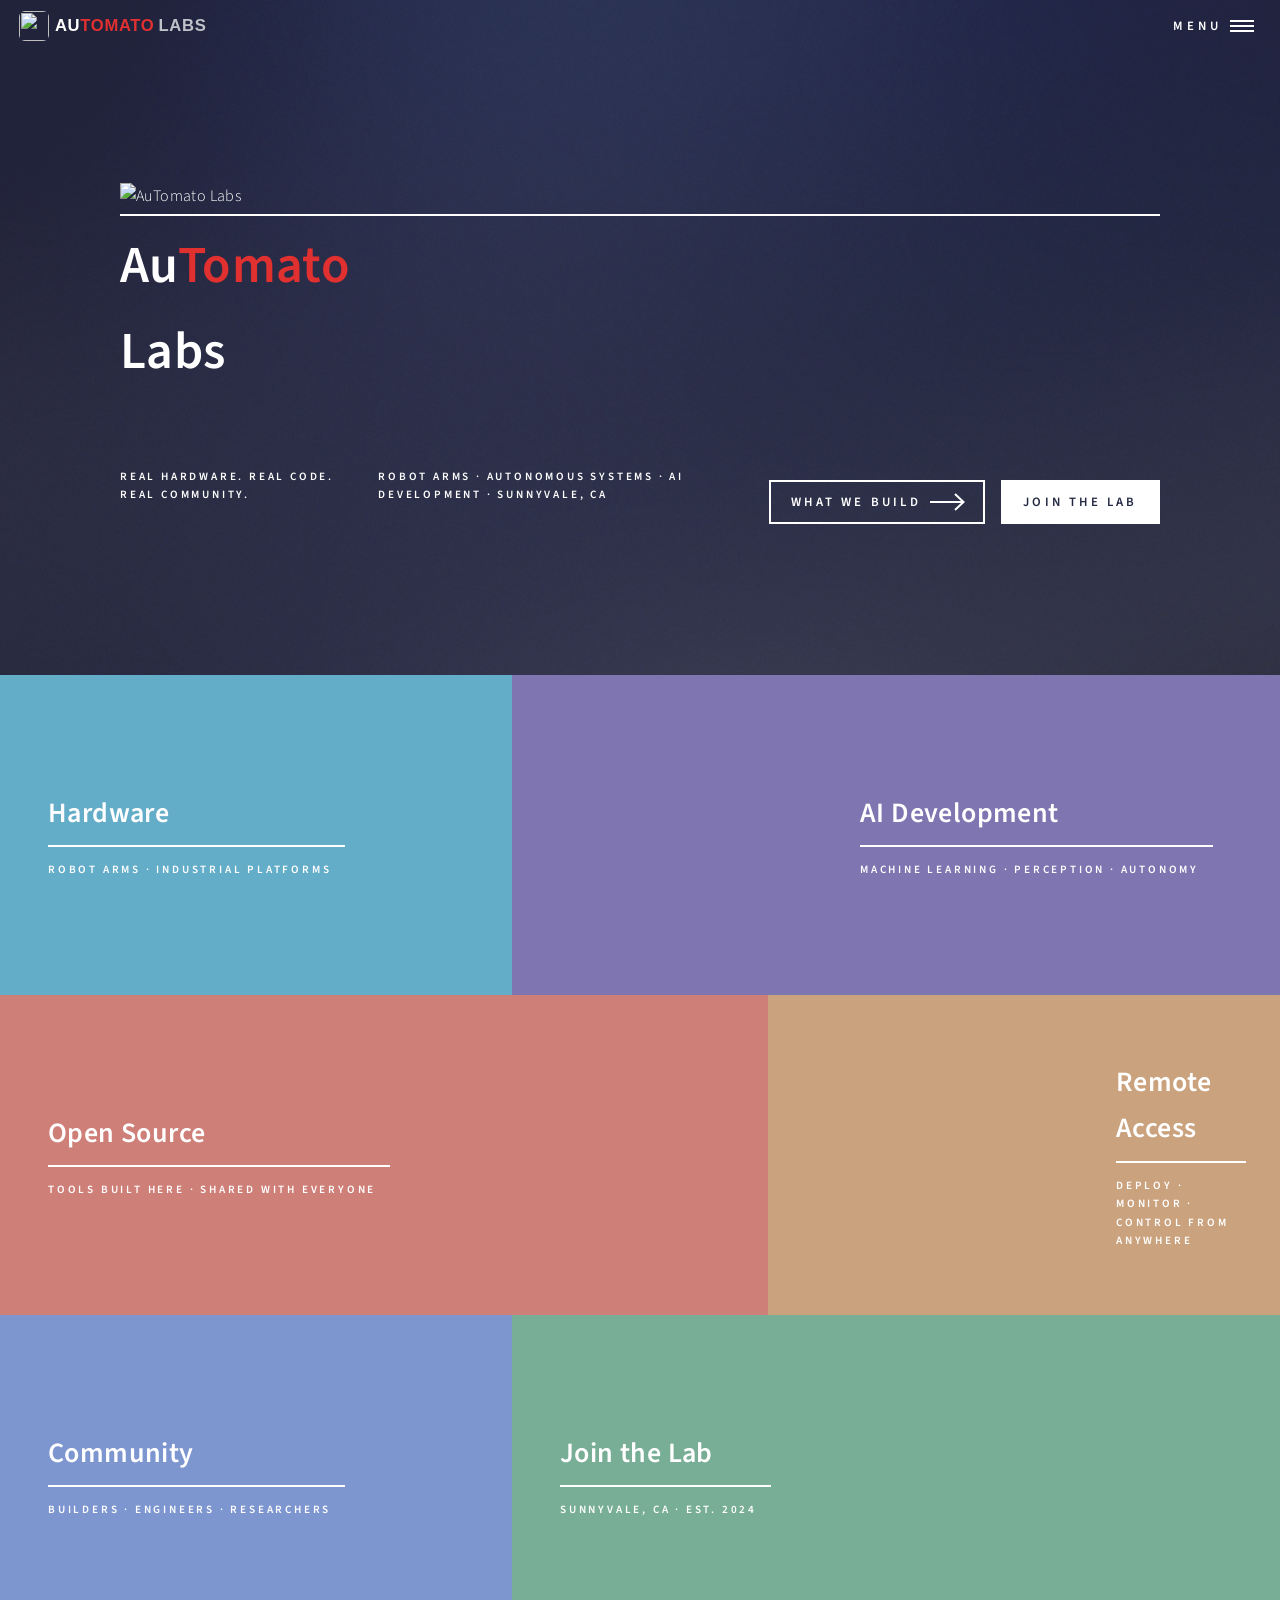
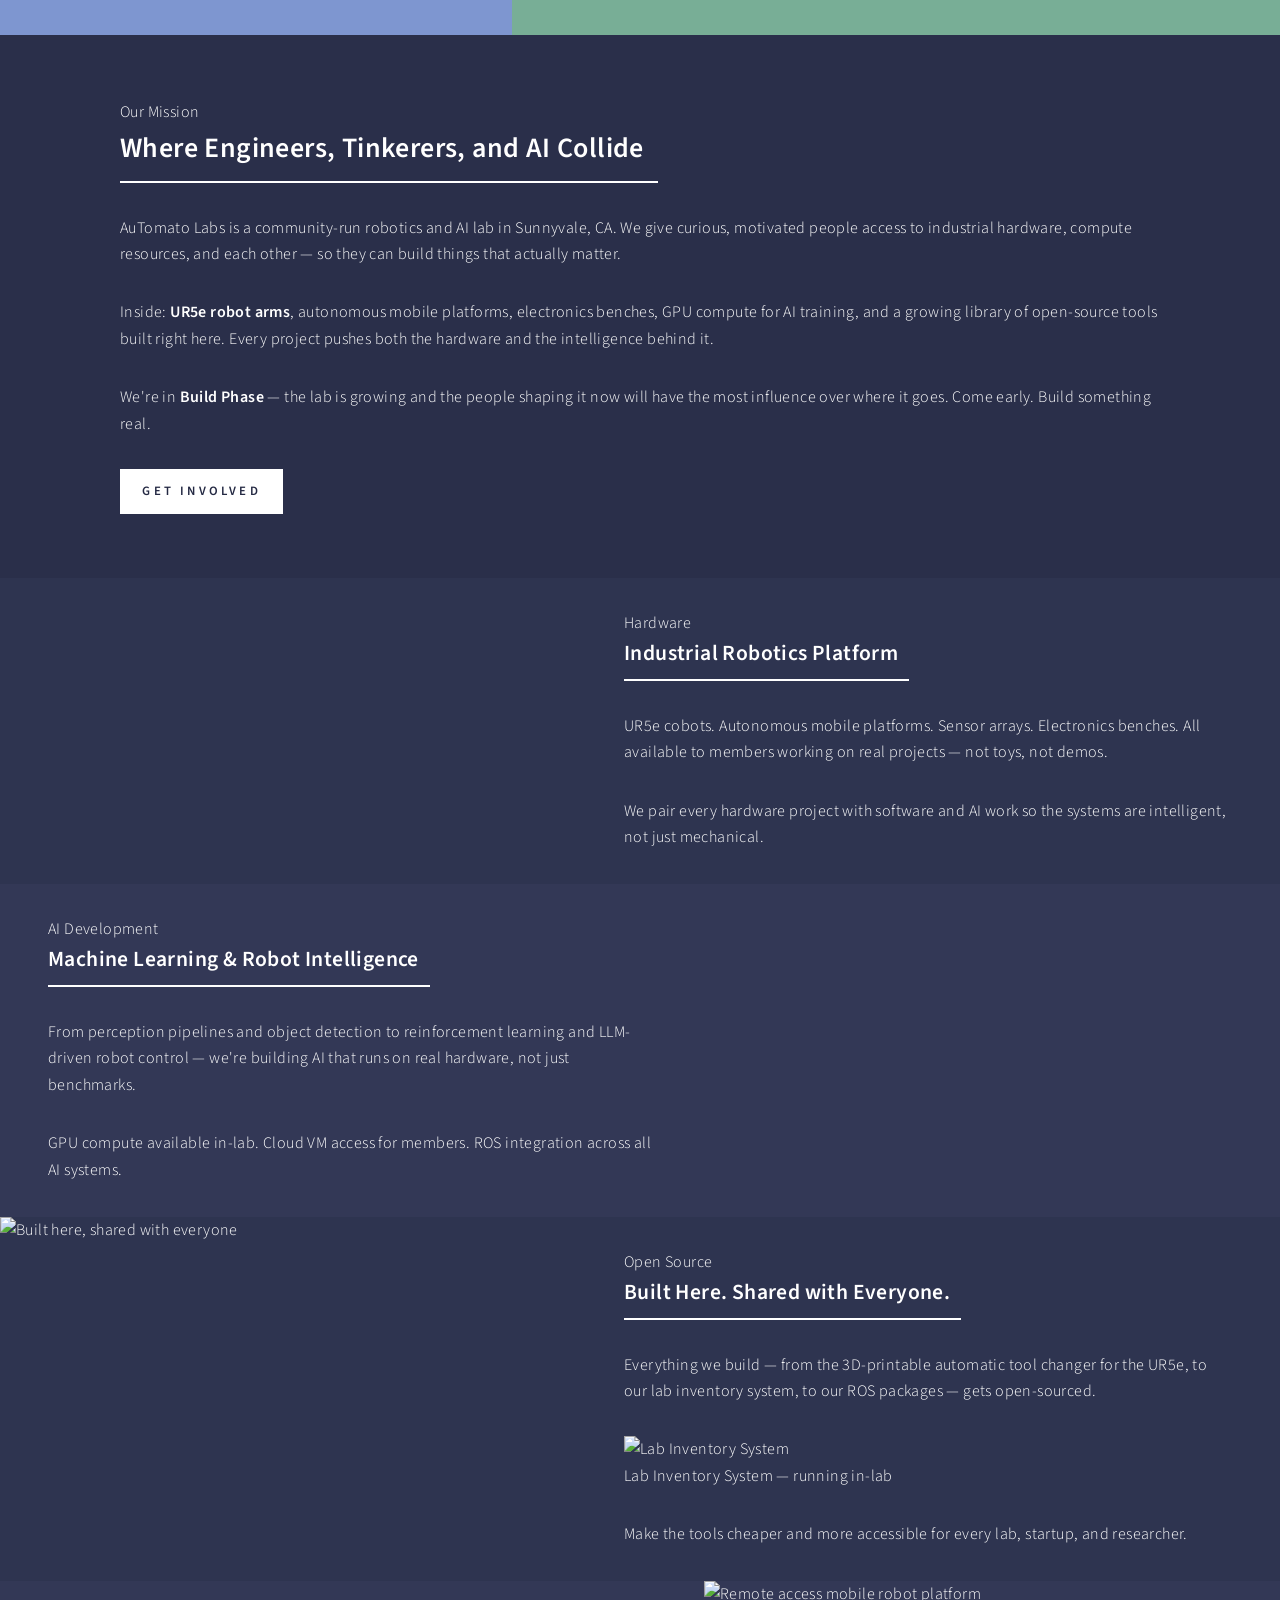
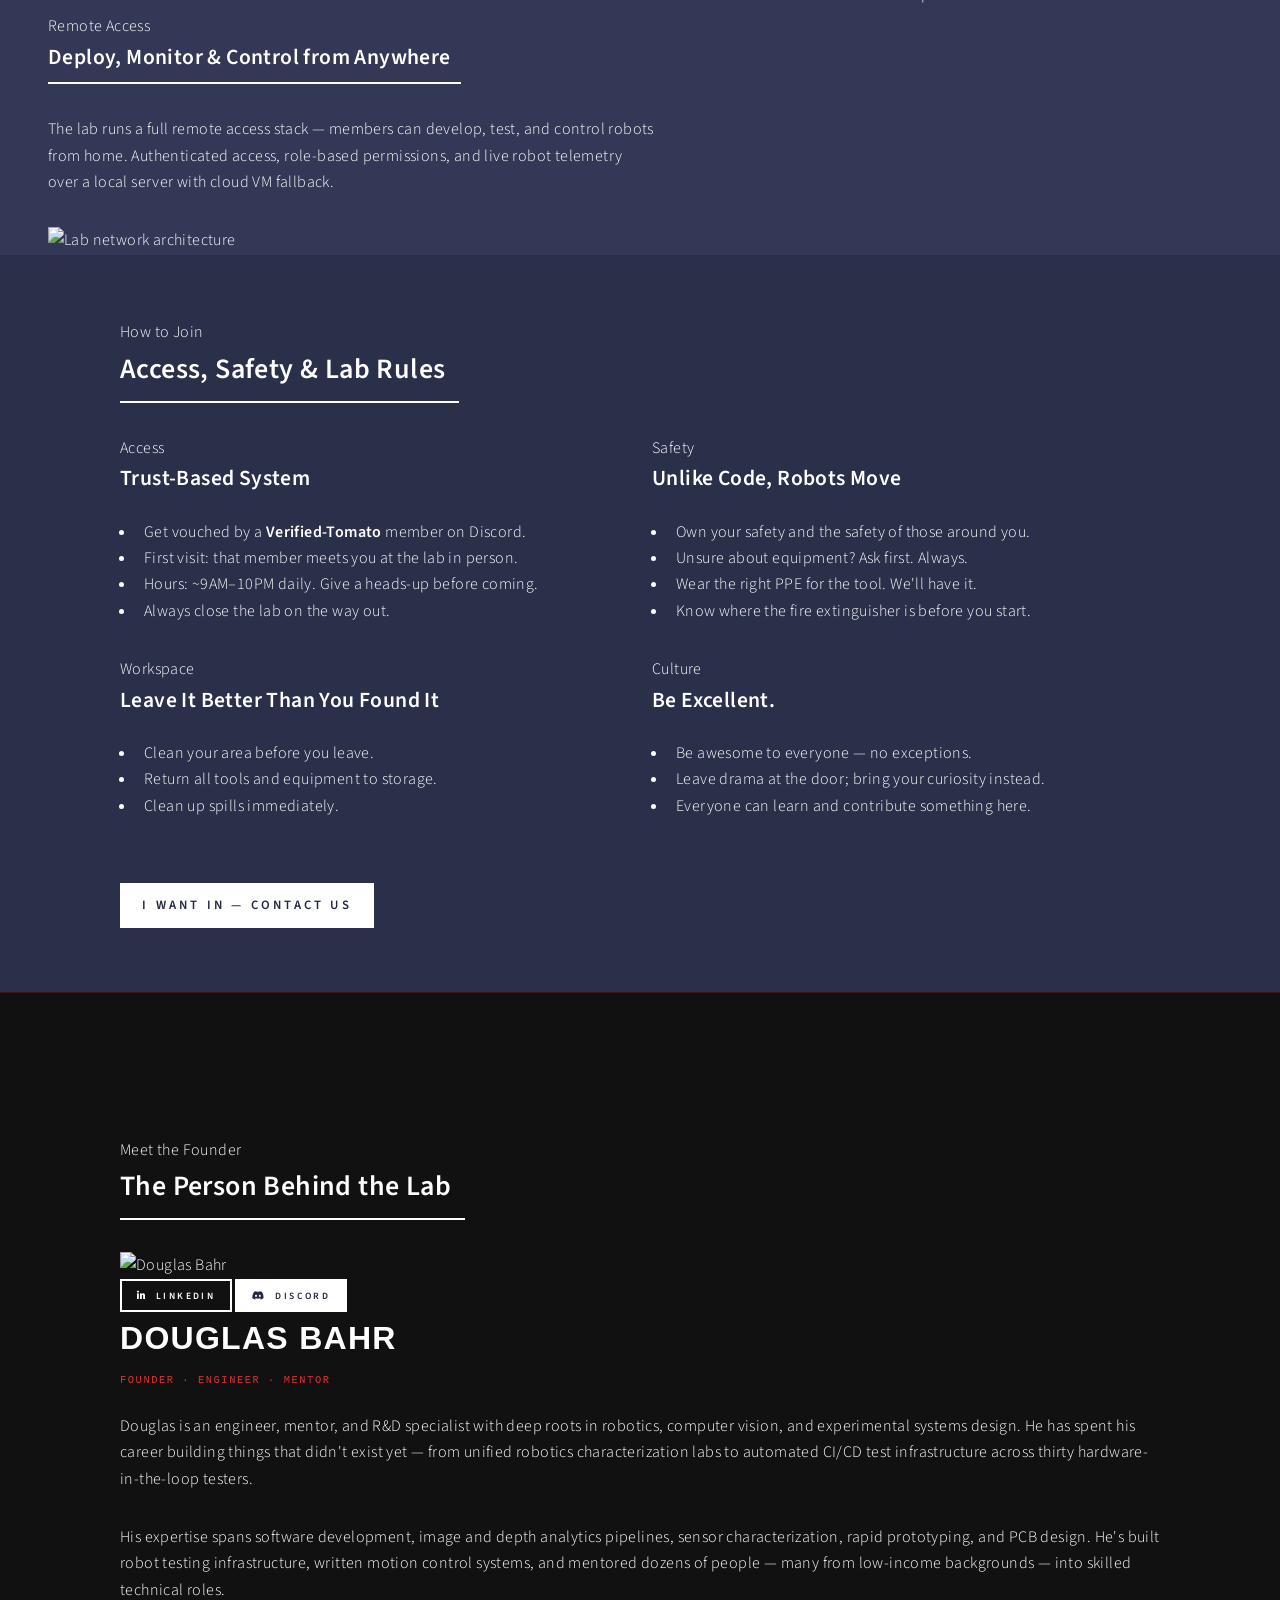
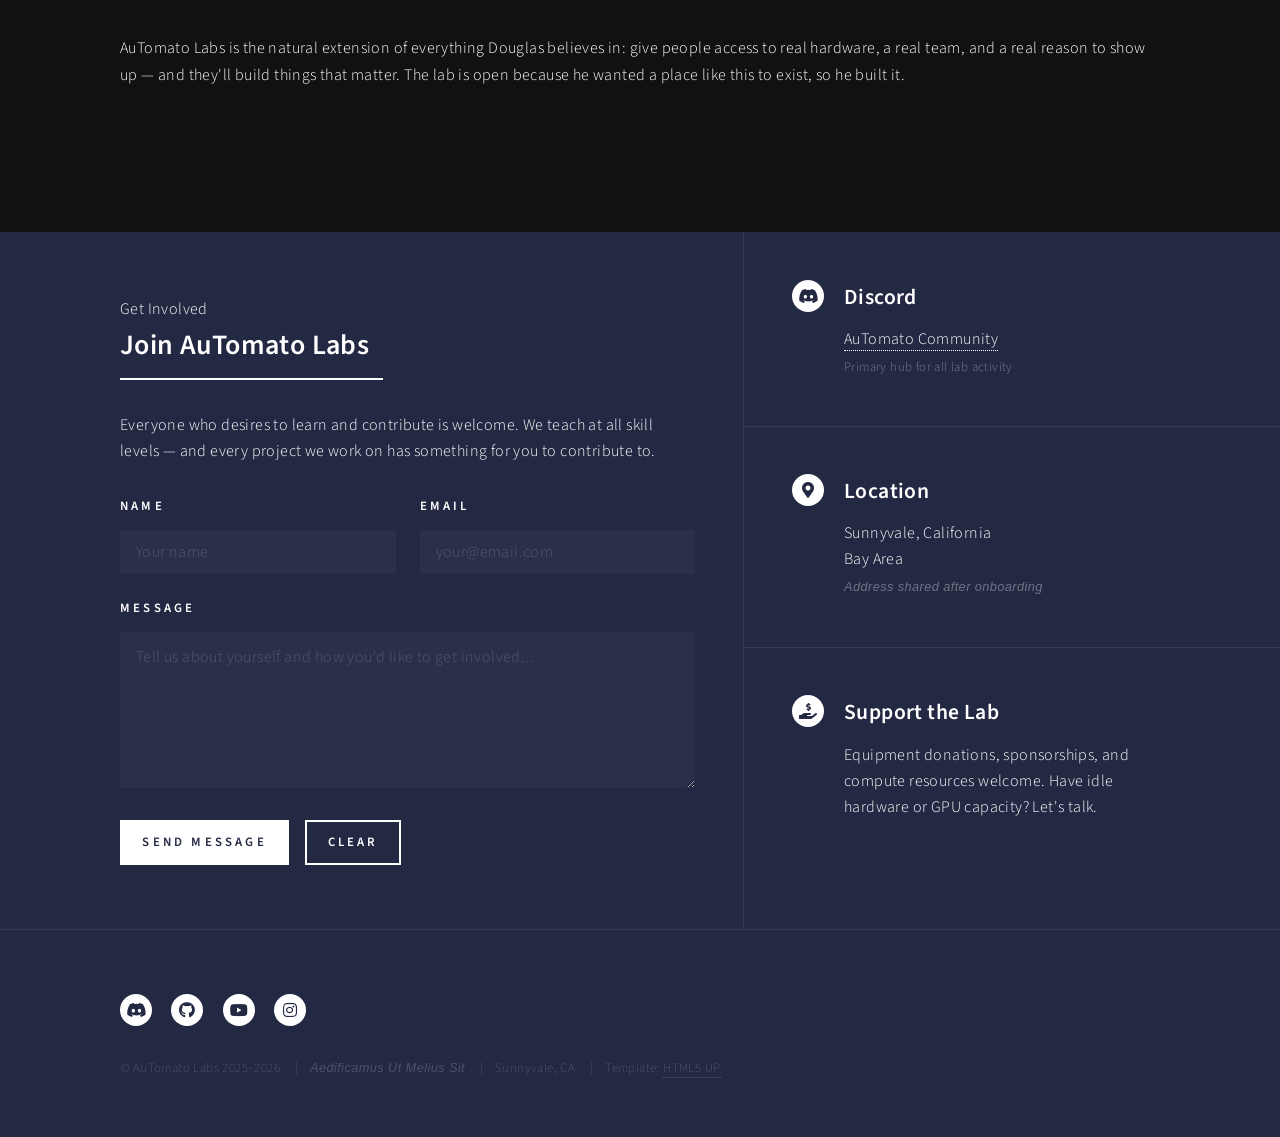
==== commit 3e5e4fb2: "Fix: move files to repo root" ====
--- a/index.html
+++ b/index.html
@@ -1,215 +1,487 @@
 <!DOCTYPE HTML>
 <!--
-	Forty by HTML5 UP
-	html5up.net | @ajlkn
-	Free for personal and commercial use under the CCA 3.0 license (html5up.net/license)
+    AuTomato Labs — Community Robotics & AI Lab
+    Based on Forty by HTML5 UP (html5up.net | @ajlkn)
+    CCA 3.0 license (html5up.net/license)
 -->
-<html>
-	<head>
-		<title>Forty by HTML5 UP</title>
-		<meta charset="utf-8" />
-		<meta name="viewport" content="width=device-width, initial-scale=1, user-scalable=no" />
-		<link rel="stylesheet" href="assets/css/main.css" />
-		<noscript><link rel="stylesheet" href="assets/css/noscript.css" /></noscript>
-	</head>
-	<body class="is-preload">
-
-		<!-- Wrapper -->
-			<div id="wrapper">
-
-				<!-- Header -->
-					<header id="header" class="alt">
-						<a href="index.html" class="logo"><strong>Forty</strong> <span>by HTML5 UP</span></a>
-						<nav>
-							<a href="#menu">Menu</a>
-						</nav>
-					</header>
-
-				<!-- Menu -->
-					<nav id="menu">
-						<ul class="links">
-							<li><a href="index.html">Home</a></li>
-							<li><a href="landing.html">Landing</a></li>
-							<li><a href="generic.html">Generic</a></li>
-							<li><a href="elements.html">Elements</a></li>
-						</ul>
-						<ul class="actions stacked">
-							<li><a href="#" class="button primary fit">Get Started</a></li>
-							<li><a href="#" class="button fit">Log In</a></li>
-						</ul>
-					</nav>
-
-				<!-- Banner -->
-					<section id="banner" class="major">
-						<div class="inner">
-							<header class="major">
-								<h1>Hi, my name is Forty</h1>
-							</header>
-							<div class="content">
-								<p>A responsive site template designed by HTML5 UP<br />
-								and released under the Creative Commons.</p>
-								<ul class="actions">
-									<li><a href="#one" class="button next scrolly">Get Started</a></li>
-								</ul>
-							</div>
-						</div>
-					</section>
-
-				<!-- Main -->
-					<div id="main">
-
-						<!-- One -->
-							<section id="one" class="tiles">
-								<article>
-									<span class="image">
-										<img src="images/pic01.jpg" alt="" />
-									</span>
-									<header class="major">
-										<h3><a href="landing.html" class="link">Aliquam</a></h3>
-										<p>Ipsum dolor sit amet</p>
-									</header>
-								</article>
-								<article>
-									<span class="image">
-										<img src="images/pic02.jpg" alt="" />
-									</span>
-									<header class="major">
-										<h3><a href="landing.html" class="link">Tempus</a></h3>
-										<p>feugiat amet tempus</p>
-									</header>
-								</article>
-								<article>
-									<span class="image">
-										<img src="images/pic03.jpg" alt="" />
-									</span>
-									<header class="major">
-										<h3><a href="landing.html" class="link">Magna</a></h3>
-										<p>Lorem etiam nullam</p>
-									</header>
-								</article>
-								<article>
-									<span class="image">
-										<img src="images/pic04.jpg" alt="" />
-									</span>
-									<header class="major">
-										<h3><a href="landing.html" class="link">Ipsum</a></h3>
-										<p>Nisl sed aliquam</p>
-									</header>
-								</article>
-								<article>
-									<span class="image">
-										<img src="images/pic05.jpg" alt="" />
-									</span>
-									<header class="major">
-										<h3><a href="landing.html" class="link">Consequat</a></h3>
-										<p>Ipsum dolor sit amet</p>
-									</header>
-								</article>
-								<article>
-									<span class="image">
-										<img src="images/pic06.jpg" alt="" />
-									</span>
-									<header class="major">
-										<h3><a href="landing.html" class="link">Etiam</a></h3>
-										<p>Feugiat amet tempus</p>
-									</header>
-								</article>
-							</section>
-
-						<!-- Two -->
-							<section id="two">
-								<div class="inner">
-									<header class="major">
-										<h2>Massa libero</h2>
-									</header>
-									<p>Nullam et orci eu lorem consequat tincidunt vivamus et sagittis libero. Mauris aliquet magna magna sed nunc rhoncus pharetra. Pellentesque condimentum sem. In efficitur ligula tate urna. Maecenas laoreet massa vel lacinia pellentesque lorem ipsum dolor. Nullam et orci eu lorem consequat tincidunt. Vivamus et sagittis libero. Mauris aliquet magna magna sed nunc rhoncus amet pharetra et feugiat tempus.</p>
-									<ul class="actions">
-										<li><a href="landing.html" class="button next">Get Started</a></li>
-									</ul>
-								</div>
-							</section>
-
-					</div>
-
-				<!-- Contact -->
-					<section id="contact">
-						<div class="inner">
-							<section>
-								<form method="post" action="#">
-									<div class="fields">
-										<div class="field half">
-											<label for="name">Name</label>
-											<input type="text" name="name" id="name" />
-										</div>
-										<div class="field half">
-											<label for="email">Email</label>
-											<input type="text" name="email" id="email" />
-										</div>
-										<div class="field">
-											<label for="message">Message</label>
-											<textarea name="message" id="message" rows="6"></textarea>
-										</div>
-									</div>
-									<ul class="actions">
-										<li><input type="submit" value="Send Message" class="primary" /></li>
-										<li><input type="reset" value="Clear" /></li>
-									</ul>
-								</form>
-							</section>
-							<section class="split">
-								<section>
-									<div class="contact-method">
-										<span class="icon solid alt fa-envelope"></span>
-										<h3>Email</h3>
-										<a href="#">information@untitled.tld</a>
-									</div>
-								</section>
-								<section>
-									<div class="contact-method">
-										<span class="icon solid alt fa-phone"></span>
-										<h3>Phone</h3>
-										<span>(000) 000-0000 x12387</span>
-									</div>
-								</section>
-								<section>
-									<div class="contact-method">
-										<span class="icon solid alt fa-home"></span>
-										<h3>Address</h3>
-										<span>1234 Somewhere Road #5432<br />
-										Nashville, TN 00000<br />
-										United States of America</span>
-									</div>
-								</section>
-							</section>
-						</div>
-					</section>
-
-				<!-- Footer -->
-					<footer id="footer">
-						<div class="inner">
-							<ul class="icons">
-								<li><a href="#" class="icon brands alt fa-twitter"><span class="label">Twitter</span></a></li>
-								<li><a href="#" class="icon brands alt fa-facebook-f"><span class="label">Facebook</span></a></li>
-								<li><a href="#" class="icon brands alt fa-instagram"><span class="label">Instagram</span></a></li>
-								<li><a href="#" class="icon brands alt fa-github"><span class="label">GitHub</span></a></li>
-								<li><a href="#" class="icon brands alt fa-linkedin-in"><span class="label">LinkedIn</span></a></li>
-							</ul>
-							<ul class="copyright">
-								<li>&copy; Untitled</li><li>Design: <a href="https://html5up.net">HTML5 UP</a></li>
-							</ul>
-						</div>
-					</footer>
-
-			</div>
-
-		<!-- Scripts -->
-			<script src="assets/js/jquery.min.js"></script>
-			<script src="assets/js/jquery.scrolly.min.js"></script>
-			<script src="assets/js/jquery.scrollex.min.js"></script>
-			<script src="assets/js/browser.min.js"></script>
-			<script src="assets/js/breakpoints.min.js"></script>
-			<script src="assets/js/util.js"></script>
-			<script src="assets/js/main.js"></script>
-
-	</body>
-</html>+<html lang="en">
+<head>
+    <title>AuTomato Labs — Community Robotics &amp; AI Lab · Sunnyvale, CA</title>
+    <meta charset="utf-8" />
+    <meta name="viewport" content="width=device-width, initial-scale=1, user-scalable=no" />
+    <meta name="description" content="AuTomato Labs is a community robotics and AI lab in Sunnyvale, CA. Real hardware, real code, real people building the next generation of robotics systems." />
+    <link rel="stylesheet" href="assets/css/main.css" />
+    <link rel="stylesheet" href="assets/css/automato.css" />
+    <noscript><link rel="stylesheet" href="assets/css/noscript.css" /></noscript>
+</head>
+<body class="is-preload">
+
+<div id="wrapper">
+
+    <!-- Header -->
+    <header id="header" class="alt">
+        <a href="#banner" class="logo" style="display:inline-flex;align-items:center;gap:0.45em;border:none;text-decoration:none;">
+            <img src="tomato_images/TomatoIcon.jpg" alt="" style="width:30px;height:30px;border-radius:6px;object-fit:cover;flex-shrink:0;position:relative;top:0;" />
+            <span style="font-family:'Rajdhani',sans-serif;font-size:1.3em;font-weight:700;letter-spacing:.04em;text-transform:uppercase;color:#fff;line-height:1;white-space:nowrap;display:inline-block;vertical-align:middle;">Au<span style="color:#e03030;">Tomato</span>&thinsp;<span style="color:rgba(255,255,255,0.72);">Labs</span></span>
+        </a>
+        <nav><a href="#menu">Menu</a></nav>
+    </header>
+
+    <!-- Menu -->
+    <nav id="menu">
+        <ul class="links">
+            <li><a href="#banner">Home</a></li>
+            <li><a href="#one">What We Build</a></li>
+            <li><a href="#mission">About the Lab</a></li>
+            <li><a href="#about">Meet the Founder</a></li>
+            <li><a href="#contact">Join / Contact</a></li>
+        </ul>
+        <ul class="actions stacked">
+            <li><a href="#contact" class="button primary fit">Join the Lab</a></li>
+            <li><a href="https://discord.gg/FAJpgrjbXE" class="button fit" target="_blank">Discord</a></li>
+        </ul>
+    </nav>
+
+    <!-- Banner -->
+    <section id="banner" class="major">
+        <div class="inner">
+            <header class="major">
+                <div class="banner-logo-wrap">
+                    <img src="tomato_images/Logo_transparent.png" alt="AuTomato Labs" class="banner-logo" />
+                </div>
+                <h1>Au<span style="color:#e03030;">Tomato</span><br />Labs</h1>
+            </header>
+            <div class="content">
+                <p class="banner-tagline">Real hardware. Real code. Real community.</p>
+                <p class="banner-sub">Robot arms · Autonomous systems · AI development · Sunnyvale, CA</p>
+                <ul class="actions" style="margin-top:2rem;">
+                    <li><a href="#one" class="button next">What We Build</a></li>
+                    <li><a href="#contact" class="button primary">Join the Lab</a></li>
+                </ul>
+            </div>
+        </div>
+    </section>
+
+    <!-- Main -->
+    <div id="main">
+
+        <!-- TILES
+             For static images: use the normal .image > img pattern —
+             the template JS reads img src and sets it as background-image.
+             For videos: inject a <video class="tile-bg-video"> directly
+             inside the article (NOT inside .image) and hide the dummy img
+             from the template JS via a transparent 1px placeholder.
+        -->
+        <section id="one" class="tiles">
+
+            <!-- 1: Hardware — scasdf.jpg static photo -->
+            <article>
+                <span class="image">
+                    <img src="tomato_images/scasdf.jpg" alt="" />
+                </span>
+                <header class="major">
+                    <h3><a href="#contact" class="link">Hardware</a></h3>
+                    <p>Robot Arms · Industrial Platforms</p>
+                </header>
+            </article>
+
+            <!-- 2: AI Development — meshlab.mp4 -->
+            <article class="tile-has-video">
+                <span class="image"><img src="tomato_images/scasdf.jpg" alt="" class="tile-dummy-img" /></span>
+                <video class="tile-bg-video" autoplay muted loop playsinline>
+                    <source src="tomato_images/meshlab.mp4" type="video/mp4" />
+                </video>
+                <header class="major">
+                    <h3><a href="#contact" class="link">AI Development</a></h3>
+                    <p>Machine Learning · Perception · Autonomy</p>
+                </header>
+            </article>
+
+            <!-- 3: Open Source — inventory gif (JS will set as background) -->
+            <article>
+                <span class="image">
+                    <img src="tomato_images/inventory_intro.gif" alt="" />
+                </span>
+                <header class="major">
+                    <h3><a href="#contact" class="link">Open Source</a></h3>
+                    <p>Tools Built Here · Shared with Everyone</p>
+                </header>
+            </article>
+
+            <!-- 4: Remote Access — remote_access.mp4 -->
+            <article class="tile-has-video">
+                <span class="image"><img src="tomato_images/networkmap.jpg" alt="" class="tile-dummy-img" /></span>
+                <video class="tile-bg-video" autoplay muted loop playsinline>
+                    <source src="tomato_images/remote_access.mp4" type="video/mp4" />
+                </video>
+                <header class="major">
+                    <h3><a href="#contact" class="link">Remote Access</a></h3>
+                    <p>Deploy · Monitor · Control from Anywhere</p>
+                </header>
+            </article>
+
+            <!-- 5: Community -->
+            <article>
+                <span class="image">
+                    <img src="tomato_images/20260125_130120.jpg" alt="" />
+                </span>
+                <header class="major">
+                    <h3><a href="#contact" class="link">Community</a></h3>
+                    <p>Builders · Engineers · Researchers</p>
+                </header>
+            </article>
+
+            <!-- 6: Join the Lab -->
+            <article>
+                <span class="image">
+                    <img src="tomato_images/20260218_183037.jpg" alt="" />
+                </span>
+                <header class="major">
+                    <h3><a href="#contact" class="link">Join the Lab</a></h3>
+                    <p>Sunnyvale, CA · Est. 2024</p>
+                </header>
+            </article>
+
+        </section>
+
+        <!-- Mission -->
+        <section id="mission">
+            <div class="inner">
+                <span class="section-tag">Our Mission</span>
+                <header class="major">
+                    <h2>Where Engineers, Tinkerers, and AI Collide</h2>
+                </header>
+                <p>
+                    AuTomato Labs is a community-run robotics and AI lab in Sunnyvale, CA. We give curious,
+                    motivated people access to industrial hardware, compute resources, and each other —
+                    so they can build things that actually matter.
+                </p>
+                <p>
+                    Inside: <strong>UR5e robot arms</strong>, autonomous mobile platforms, electronics benches,
+                    GPU compute for AI training, and a growing library of open-source tools built right here.
+                    Every project pushes both the hardware and the intelligence behind it.
+                </p>
+                <p>
+                    We're in <strong>Build Phase</strong> — the lab is growing and the people shaping it now
+                    will have the most influence over where it goes. Come early. Build something real.
+                </p>
+                <ul class="actions">
+                    <li><a href="#contact" class="button primary">Get Involved</a></li>
+                </ul>
+            </div>
+        </section>
+
+        <!-- Spotlights -->
+        <section class="spotlights" id="spotlights">
+
+            <!-- Hardware — robot arm video -->
+            <section>
+                <a href="#contact" class="image spotlight-video-wrap">
+                    <video autoplay muted loop playsinline class="spotlight-video">
+                        <source src="tomato_images/robot_arm.mp4" type="video/mp4" />
+                    </video>
+                </a>
+                <div class="content">
+                    <div class="inner">
+                        <span class="section-tag">Hardware</span>
+                        <header class="major"><h3>Industrial Robotics Platform</h3></header>
+                        <p>UR5e cobots. Autonomous mobile platforms. Sensor arrays. Electronics benches.
+                        All available to members working on real projects — not toys, not demos.</p>
+                        <p>We pair every hardware project with software and AI work so the systems
+                        are intelligent, not just mechanical.</p>
+                    </div>
+                </div>
+            </section>
+
+            <!-- AI Development — ai_dev video -->
+            <section>
+                <a href="#contact" class="image spotlight-video-wrap">
+                    <video autoplay muted loop playsinline class="spotlight-video">
+                        <source src="tomato_images/ai_dev.mp4" type="video/mp4" />
+                    </video>
+                </a>
+                <div class="content">
+                    <div class="inner">
+                        <span class="section-tag">AI Development</span>
+                        <header class="major"><h3>Machine Learning &amp; Robot Intelligence</h3></header>
+                        <p>From perception pipelines and object detection to reinforcement learning and
+                        LLM-driven robot control — we're building AI that runs on real hardware,
+                        not just benchmarks.</p>
+                        <p>GPU compute available in-lab. Cloud VM access for members.
+                        ROS integration across all AI systems.</p>
+                    </div>
+                </div>
+            </section>
+
+            <!-- Open Source — webp + inline gif -->
+            <section>
+                <a href="#contact" class="image">
+                    <img src="tomato_images/20251102_181436.webp" alt="Built here, shared with everyone" style="object-fit:cover;width:100%;height:100%;" />
+                </a>
+                <div class="content">
+                    <div class="inner">
+                        <span class="section-tag">Open Source</span>
+                        <header class="major"><h3>Built Here. Shared with Everyone.</h3></header>
+                        <p>Everything we build — from the 3D-printable automatic tool changer for the UR5e,
+                        to our lab inventory system, to our ROS packages — gets open-sourced.</p>
+                        <div class="inline-gif-wrap">
+                            <img src="tomato_images/inventory_intro.gif" alt="Lab Inventory System" class="inline-gif" />
+                            <p class="gif-caption">Lab Inventory System — running in-lab</p>
+                        </div>
+                        <p>Make the tools cheaper and more accessible for every lab, startup, and researcher.</p>
+                    </div>
+                </div>
+            </section>
+
+            <!-- Remote Access — RomaReach image + networkmap diagram -->
+            <section>
+                <a href="#contact" class="image">
+                    <img src="tomato_images/Event_Robot_Arm_Carrier_10_18_2025.jpg" alt="Remote access mobile robot platform" style="object-fit:cover;width:100%;height:100%;" />
+                </a>
+                <div class="content">
+                    <div class="inner">
+                        <span class="section-tag">Remote Access</span>
+                        <header class="major"><h3>Deploy, Monitor &amp; Control from Anywhere</h3></header>
+                        <p>The lab runs a full remote access stack — members can develop, test, and control
+                        robots from home. Authenticated access, role-based permissions, and live robot
+                        telemetry over a local server with cloud VM fallback.</p>
+                        <div class="networkmap-wrap">
+                            <img src="tomato_images/networkmap.jpg" alt="Lab network architecture" class="networkmap-img" />
+                        </div>
+                    </div>
+                </div>
+            </section>
+
+        </section>
+
+        <!-- Access & Rules -->
+        <section id="rules">
+            <div class="inner">
+                <span class="section-tag">How to Join</span>
+                <header class="major"><h2>Access, Safety &amp; Lab Rules</h2></header>
+                <div class="row">
+                    <div class="col-6 col-12-small">
+                        <span class="section-tag">Access</span>
+                        <h3>Trust-Based System</h3>
+                        <ul>
+                            <li>Get vouched by a <strong>Verified-Tomato</strong> member on Discord.</li>
+                            <li>First visit: that member meets you at the lab in person.</li>
+                            <li>Hours: ~9AM–10PM daily. Give a heads-up before coming.</li>
+                            <li>Always close the lab on the way out.</li>
+                        </ul>
+                    </div>
+                    <div class="col-6 col-12-small">
+                        <span class="section-tag">Safety</span>
+                        <h3>Unlike Code, Robots Move</h3>
+                        <ul>
+                            <li>Own your safety and the safety of those around you.</li>
+                            <li>Unsure about equipment? Ask first. Always.</li>
+                            <li>Wear the right PPE for the tool. We'll have it.</li>
+                            <li>Know where the fire extinguisher is before you start.</li>
+                        </ul>
+                    </div>
+                    <div class="col-6 col-12-small">
+                        <span class="section-tag">Workspace</span>
+                        <h3>Leave It Better Than You Found It</h3>
+                        <ul>
+                            <li>Clean your area before you leave.</li>
+                            <li>Return all tools and equipment to storage.</li>
+                            <li>Clean up spills immediately.</li>
+                        </ul>
+                    </div>
+                    <div class="col-6 col-12-small">
+                        <span class="section-tag">Culture</span>
+                        <h3>Be Excellent.</h3>
+                        <ul>
+                            <li>Be awesome to everyone — no exceptions.</li>
+                            <li>Leave drama at the door; bring your curiosity instead.</li>
+                            <li>Everyone can learn and contribute something here.</li>
+                        </ul>
+                    </div>
+                </div>
+                <ul class="actions" style="margin-top:2rem;">
+                    <li><a href="#contact" class="button primary">I Want In — Contact Us</a></li>
+                </ul>
+            </div>
+        </section>
+
+    </div><!-- /#main -->
+
+    <!-- Meet the Founder -->
+    <section id="about" style="background:#111;border-top:1px solid rgba(224,48,48,0.2);padding:5rem 0;">
+        <div class="inner">
+            <span class="section-tag">Meet the Founder</span>
+            <header class="major">
+                <h2>The Person Behind the Lab</h2>
+            </header>
+            <div class="founder-wrap">
+                <div class="founder-photo-col">
+                    <div class="founder-photo-box">
+                        <img src="tomato_images/pro-douglas.jpg" alt="Douglas Bahr" class="founder-photo" />
+                    </div>
+                    <div class="founder-links">
+                        <a href="https://www.linkedin.com/in/douglas-bahr/" target="_blank" rel="noopener" class="button small">
+                            <span class="icon brands fa-linkedin-in"></span>&nbsp; LinkedIn
+                        </a>
+                        <a href="https://discord.gg/FAJpgrjbXE" target="_blank" rel="noopener" class="button small primary">
+                            <span class="icon brands fa-discord"></span>&nbsp; Discord
+                        </a>
+                    </div>
+                </div>
+                <div class="founder-bio-col">
+                    <h3 style="font-family:'Rajdhani',sans-serif;font-size:2rem;font-weight:700;text-transform:uppercase;letter-spacing:0.04em;margin-bottom:0.2em;">Douglas Bahr</h3>
+                    <p style="font-family:'Space Mono',monospace;font-size:0.65rem;letter-spacing:0.15em;text-transform:uppercase;color:#e03030;margin-bottom:1.5rem;">Founder · Engineer · Mentor</p>
+                    <p>Douglas is an engineer, mentor, and R&amp;D specialist with deep roots in robotics, computer vision, and experimental systems design. He has spent his career building things that didn't exist yet — from unified robotics characterization labs to automated CI/CD test infrastructure across thirty hardware-in-the-loop testers.</p>
+                    <p>His expertise spans software development, image and depth analytics pipelines, sensor characterization, rapid prototyping, and PCB design. He's built robot testing infrastructure, written motion control systems, and mentored dozens of people — many from low-income backgrounds — into skilled technical roles.</p>
+                    <p>AuTomato Labs is the natural extension of everything Douglas believes in: give people access to real hardware, a real team, and a real reason to show up — and they'll build things that matter. The lab is open because he wanted a place like this to exist, so he built it.</p>
+                </div>
+            </div>
+        </div>
+    </section>
+
+    <!-- Contact -->
+    <section id="contact">
+        <div class="inner">
+            <section>
+                <span class="section-tag">Get Involved</span>
+                <header class="major"><h2>Join AuTomato Labs</h2></header>
+                <p>Everyone who desires to learn and contribute is welcome. We teach at all skill levels — and every project we work on has something for you to contribute to.</p>
+                <form method="POST" action="https://formspree.io/f/mpqynzrb" id="contact-form">
+                    <div class="fields">
+                        <div class="field half">
+                            <label for="name">Name</label>
+                            <input type="text" name="name" id="name" placeholder="Your name" />
+                        </div>
+                        <div class="field half">
+                            <label for="email">Email</label>
+                            <input type="text" name="email" id="email" placeholder="your@email.com" />
+                        </div>
+                        <div class="field">
+                            <label for="message">Message</label>
+                            <textarea name="message" id="message" rows="5"
+                                placeholder="Tell us about yourself and how you'd like to get involved..."></textarea>
+                        </div>
+                    </div>
+                    <ul class="actions">
+                        <li><input type="submit" value="Send Message" class="primary" /></li>
+                        <li><input type="reset" value="Clear" /></li>
+                    </ul>
+                </form>
+            </section>
+            <section class="split">
+                <section>
+                    <div class="contact-method">
+                        <span class="icon brands alt fa-discord"></span>
+                        <h3>Discord</h3>
+                        <a href="https://discord.gg/FAJpgrjbXE" target="_blank" rel="noopener">AuTomato Community</a>
+                        <p style="font-size:0.8em;color:rgba(255,255,255,0.38);margin-top:0.3em;">Primary hub for all lab activity</p>
+                    </div>
+                </section>
+                <section>
+                    <div class="contact-method">
+                        <span class="icon solid alt fa-map-marker-alt"></span>
+                        <h3>Location</h3>
+                        <span>Sunnyvale, California<br />Bay Area<br />
+                        <em style="font-size:0.8em;color:rgba(255,255,255,0.35);">Address shared after onboarding</em></span>
+                    </div>
+                </section>
+                <section>
+                    <div class="contact-method">
+                        <span class="icon solid alt fa-hand-holding-usd"></span>
+                        <h3>Support the Lab</h3>
+                        <span>Equipment donations, sponsorships, and compute resources welcome.
+                        Have idle hardware or GPU capacity? Let's talk.</span>
+                    </div>
+                </section>
+            </section>
+        </div>
+    </section>
+
+    <!-- Footer -->
+    <footer id="footer">
+        <div class="inner">
+            <ul class="icons">
+                <li><a href="https://discord.gg/FAJpgrjbXE" class="icon brands alt fa-discord" target="_blank"><span class="label">Discord</span></a></li>
+                <li><a href="#" class="icon brands alt fa-github"><span class="label">GitHub</span></a></li>
+                <li><a href="#" class="icon brands alt fa-youtube"><span class="label">YouTube</span></a></li>
+                <li><a href="#" class="icon brands alt fa-instagram"><span class="label">Instagram</span></a></li>
+            </ul>
+            <ul class="copyright">
+                <li>&copy; AuTomato Labs 2025&ndash;2026</li>
+                <li><em>Aedificamus Ut Melius Sit</em></li>
+                <li>Sunnyvale, CA</li>
+                <li>Template: <a href="https://html5up.net">HTML5 UP</a></li>
+            </ul>
+        </div>
+    </footer>
+
+</div><!-- /#wrapper -->
+
+<script src="assets/js/jquery.min.js"></script>
+<script src="assets/js/jquery.scrolly.min.js"></script>
+<script src="assets/js/jquery.scrollex.min.js"></script>
+<script src="assets/js/browser.min.js"></script>
+<script src="assets/js/breakpoints.min.js"></script>
+<script src="assets/js/util.js"></script>
+<script src="assets/js/main.js"></script>
+
+<script>
+$(document).ready(function() {
+
+    // Clear background-image the template sets from dummy img on video tiles
+    $('.tile-has-video').each(function() {
+        $(this).css('background-image', 'none');
+        $(this).find('.tile-dummy-img').hide();
+    });
+
+    function scrollToContact() {
+        var el = document.querySelector('#contact-form');
+        if (el) {
+            el.scrollIntoView({ behavior: 'smooth', block: 'center' });
+            // Focus the name field for a nice UX touch
+            setTimeout(function() {
+                var nameField = document.querySelector('#name');
+                if (nameField) nameField.focus();
+            }, 600);
+        }
+    }
+
+    function scrollTo(selector) {
+        // Tile clicks always go to the contact form
+        if (selector === '#contact') { scrollToContact(); return; }
+        var el = document.querySelector(selector);
+        if (el) el.scrollIntoView({ behavior: 'smooth', block: 'start' });
+    }
+
+    // Intercept tile clicks BEFORE the template handler (use capture phase)
+    document.querySelectorAll('.tiles article').forEach(function(article) {
+        article.addEventListener('click', function(e) {
+            var link = article.querySelector('a.link');
+            var href = link ? link.getAttribute('href') : null;
+            if (href && href.charAt(0) === '#') {
+                e.stopImmediatePropagation();
+                e.preventDefault();
+                scrollTo(href);
+            }
+        }, true); // capture = true fires before jQuery handlers
+    });
+
+    // All other hash links
+    $(document).on('click', 'a[href^="#"]', function(e) {
+        var href = $(this).attr('href');
+        if (href === '#' || href === '#menu') return;
+        e.preventDefault();
+        e.stopImmediatePropagation();
+        scrollTo(href);
+    });
+
+    // Also intercept the .tile-has-video articles (they have no standard link flow)
+    $(document).on('click', '.tiles article.tile-has-video', function(e) {
+        e.stopImmediatePropagation();
+        scrollToContact();
+    });
+});
+</script>
+
+</body>
+</html>
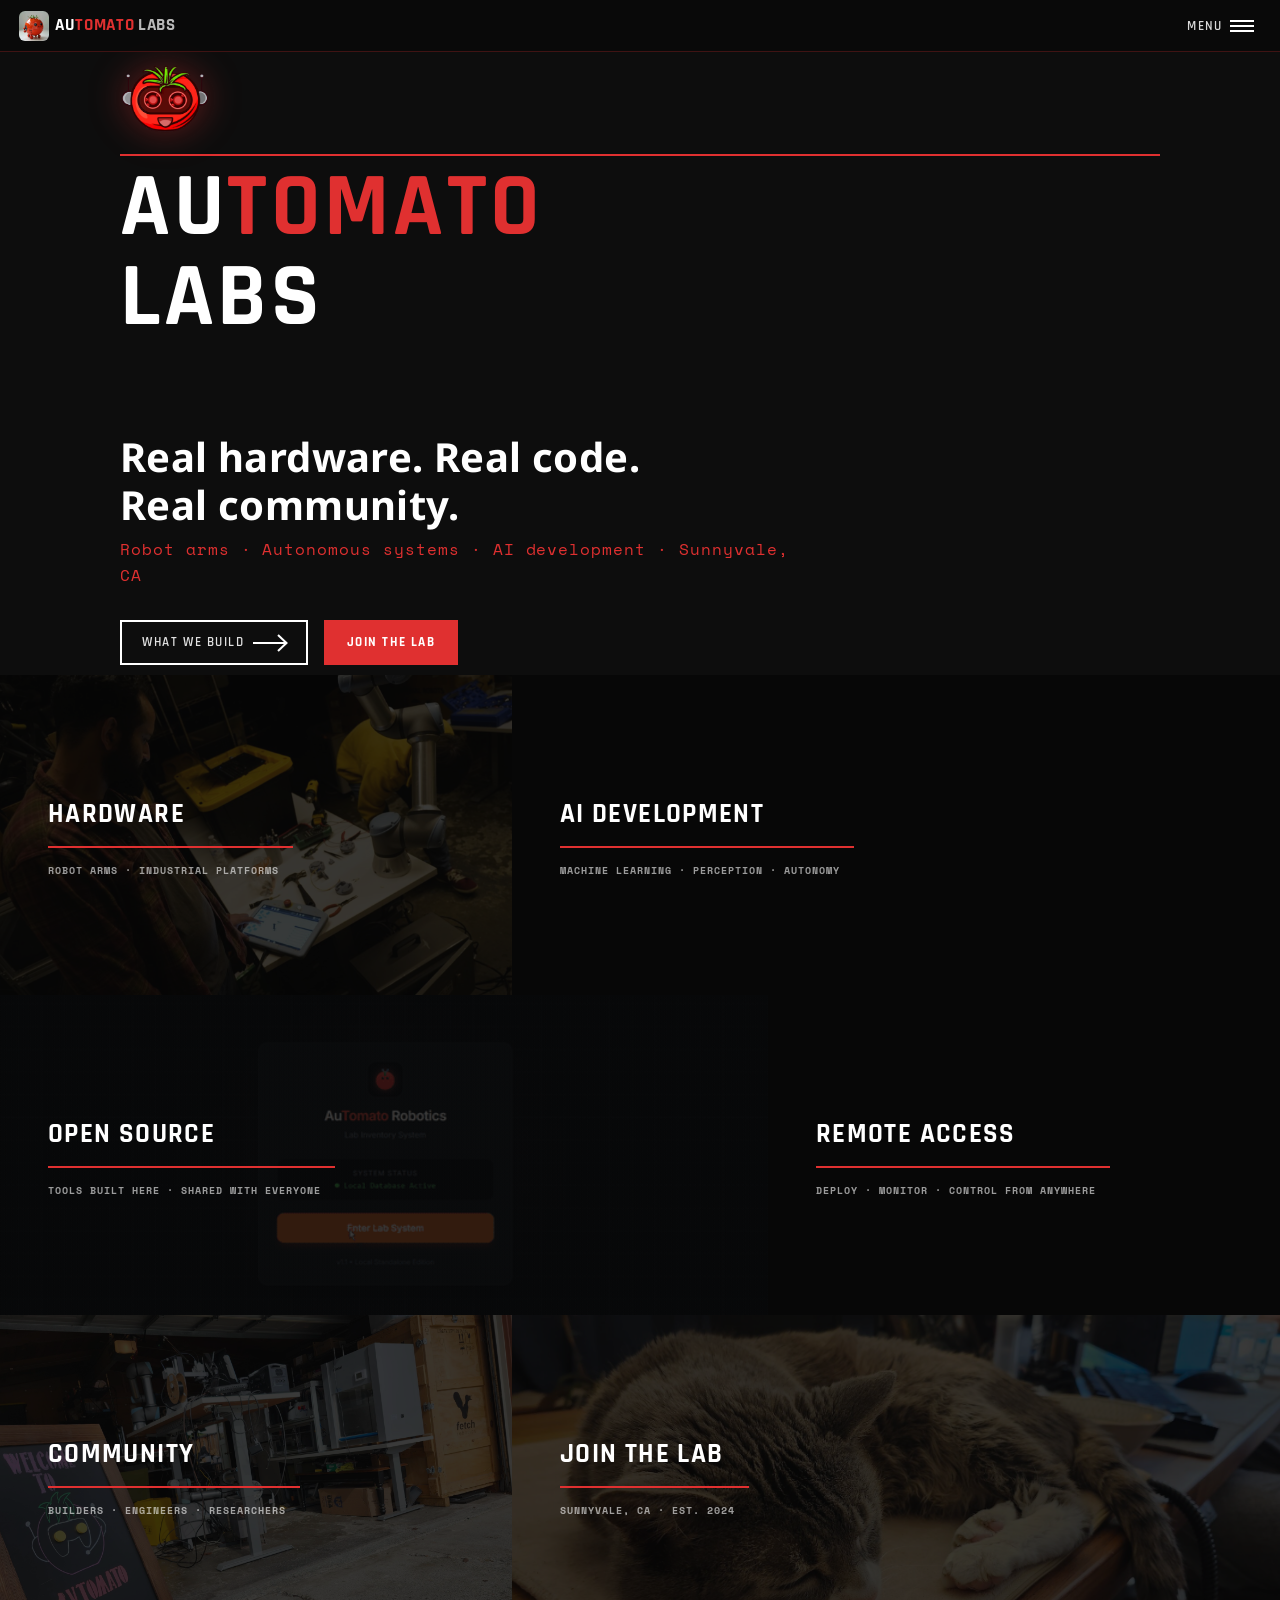
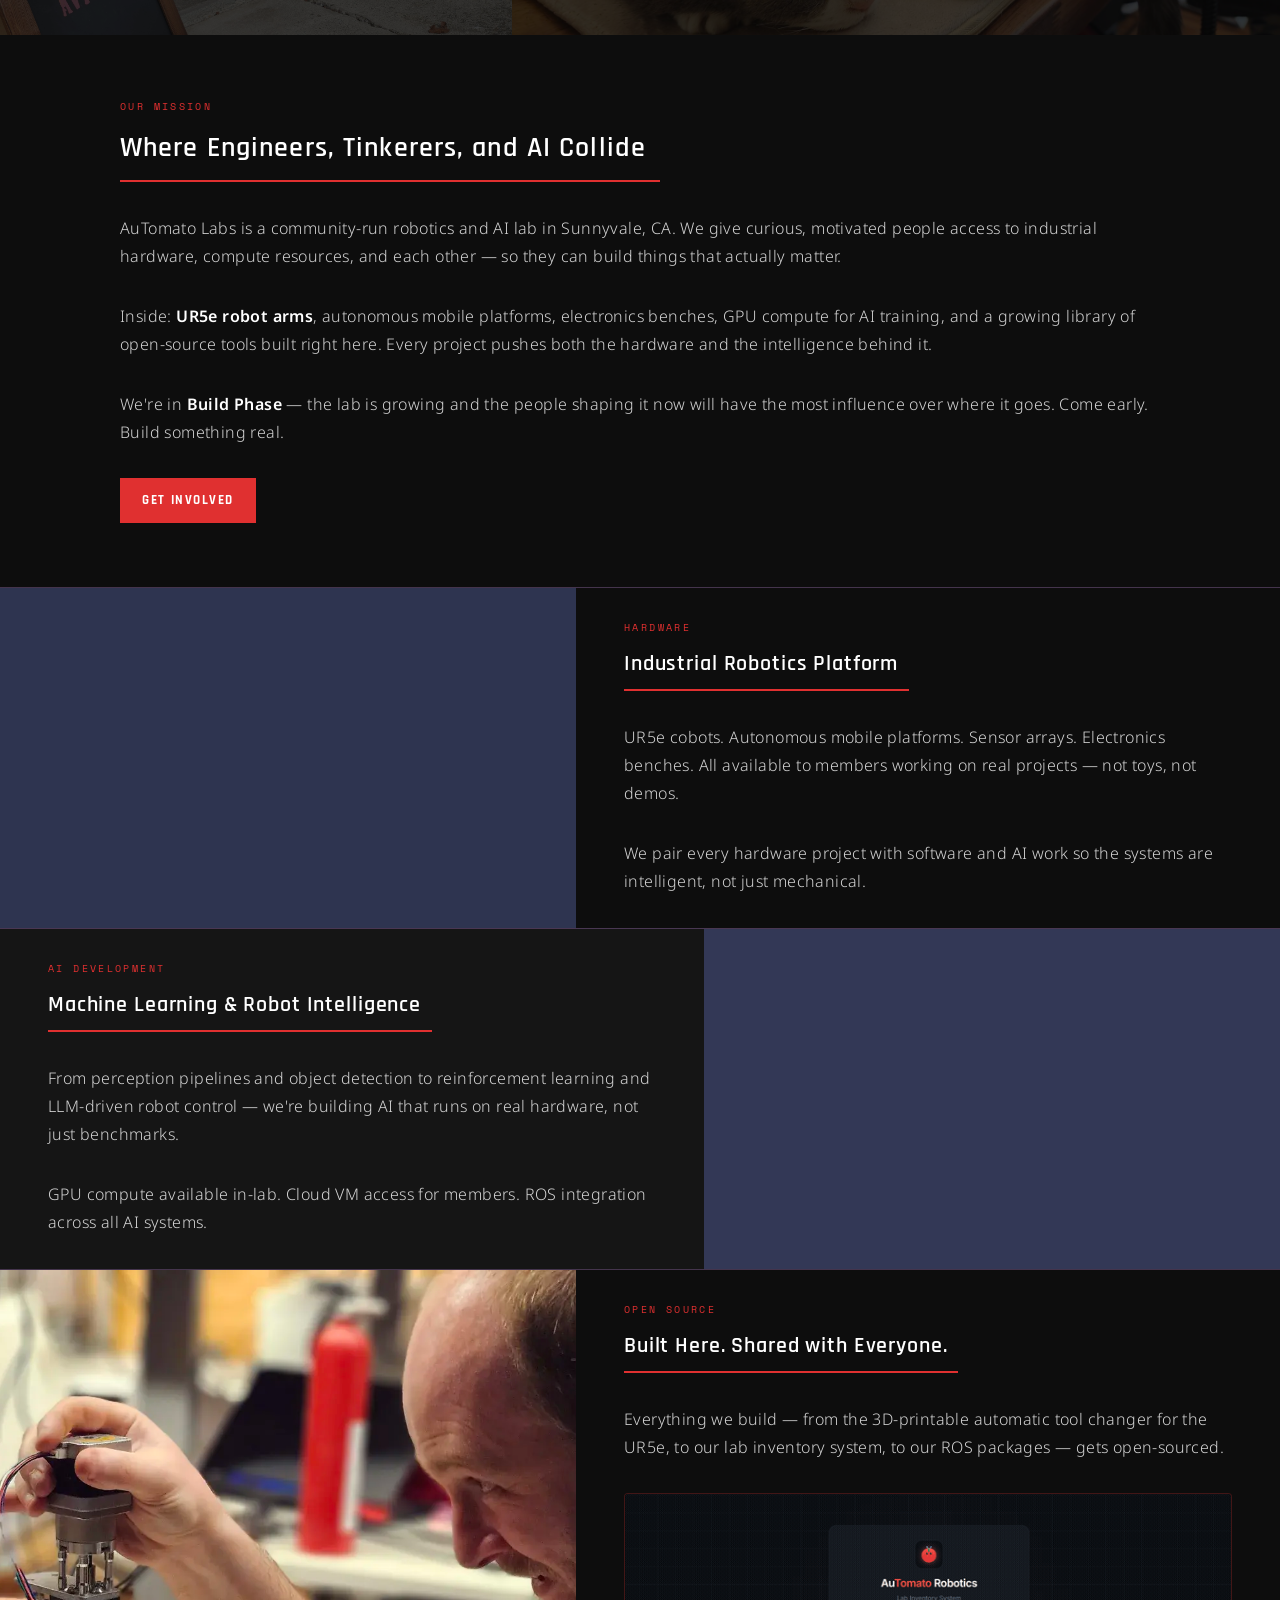
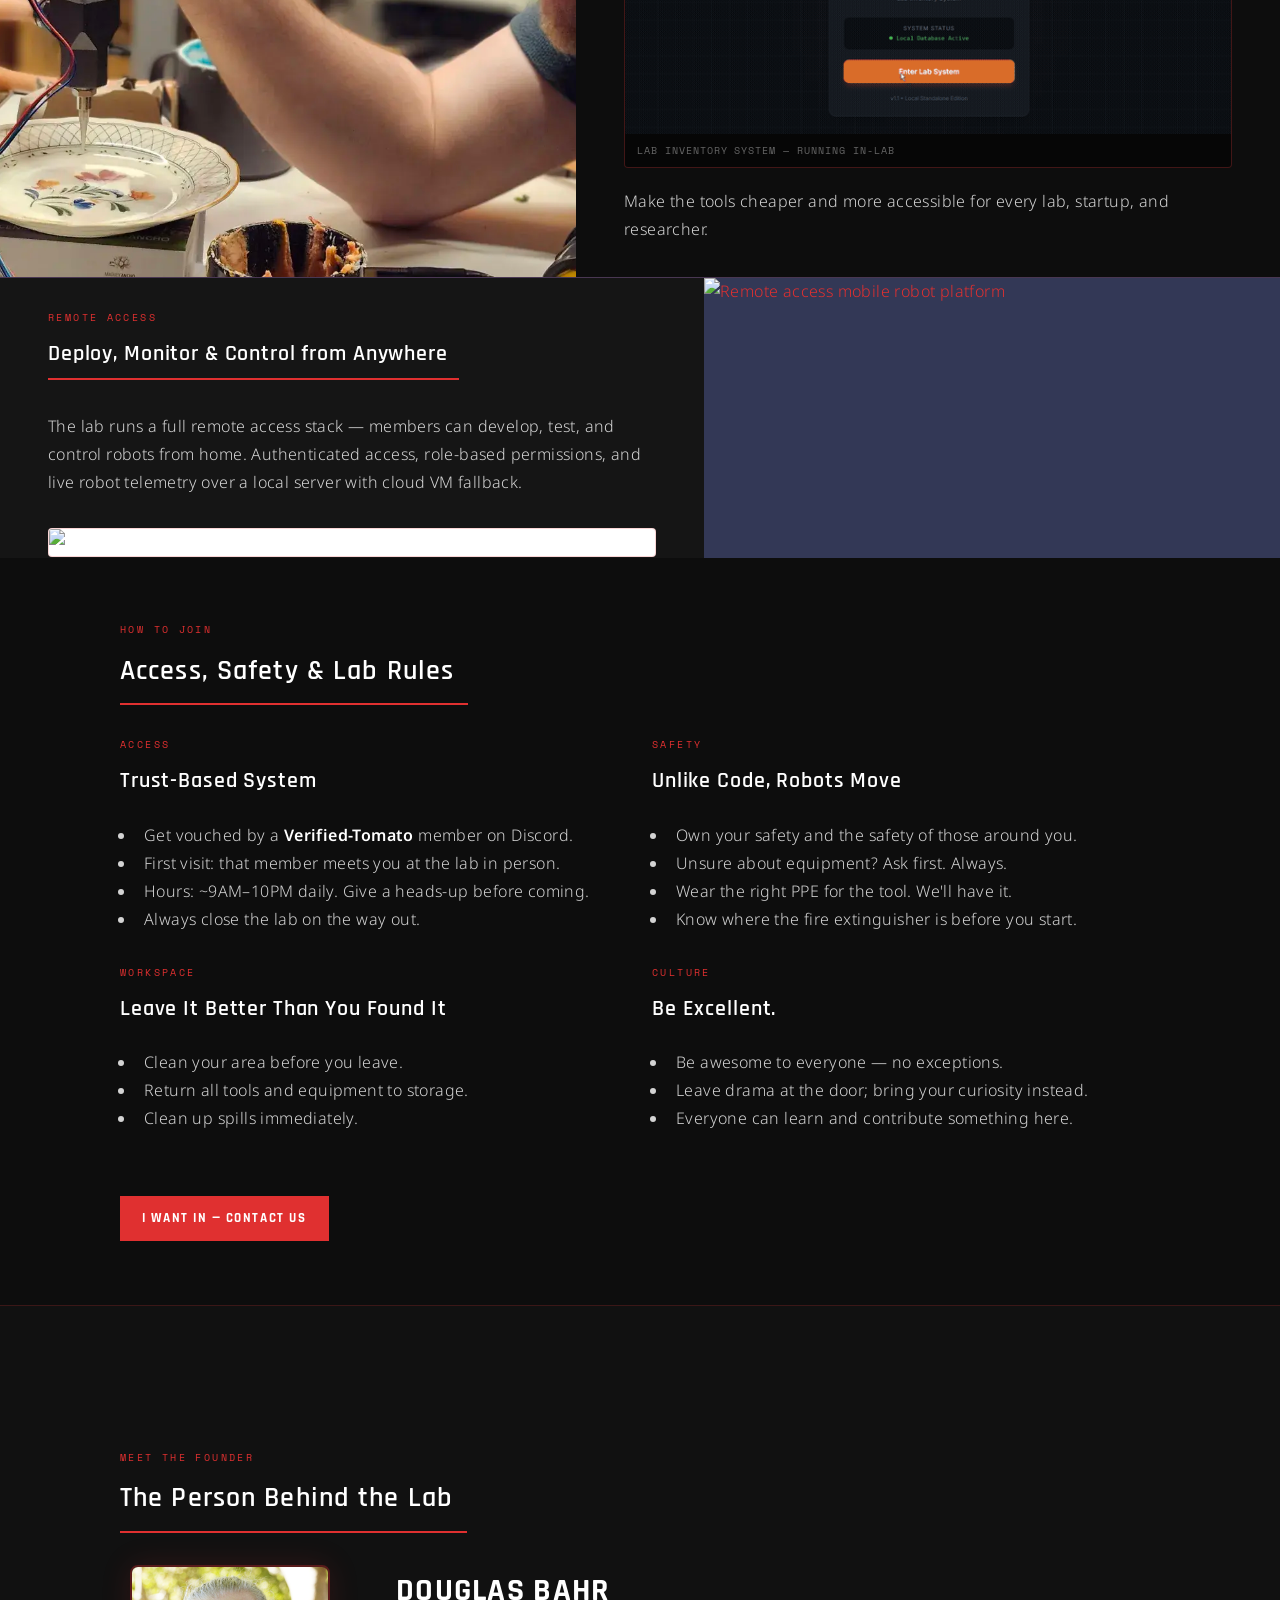
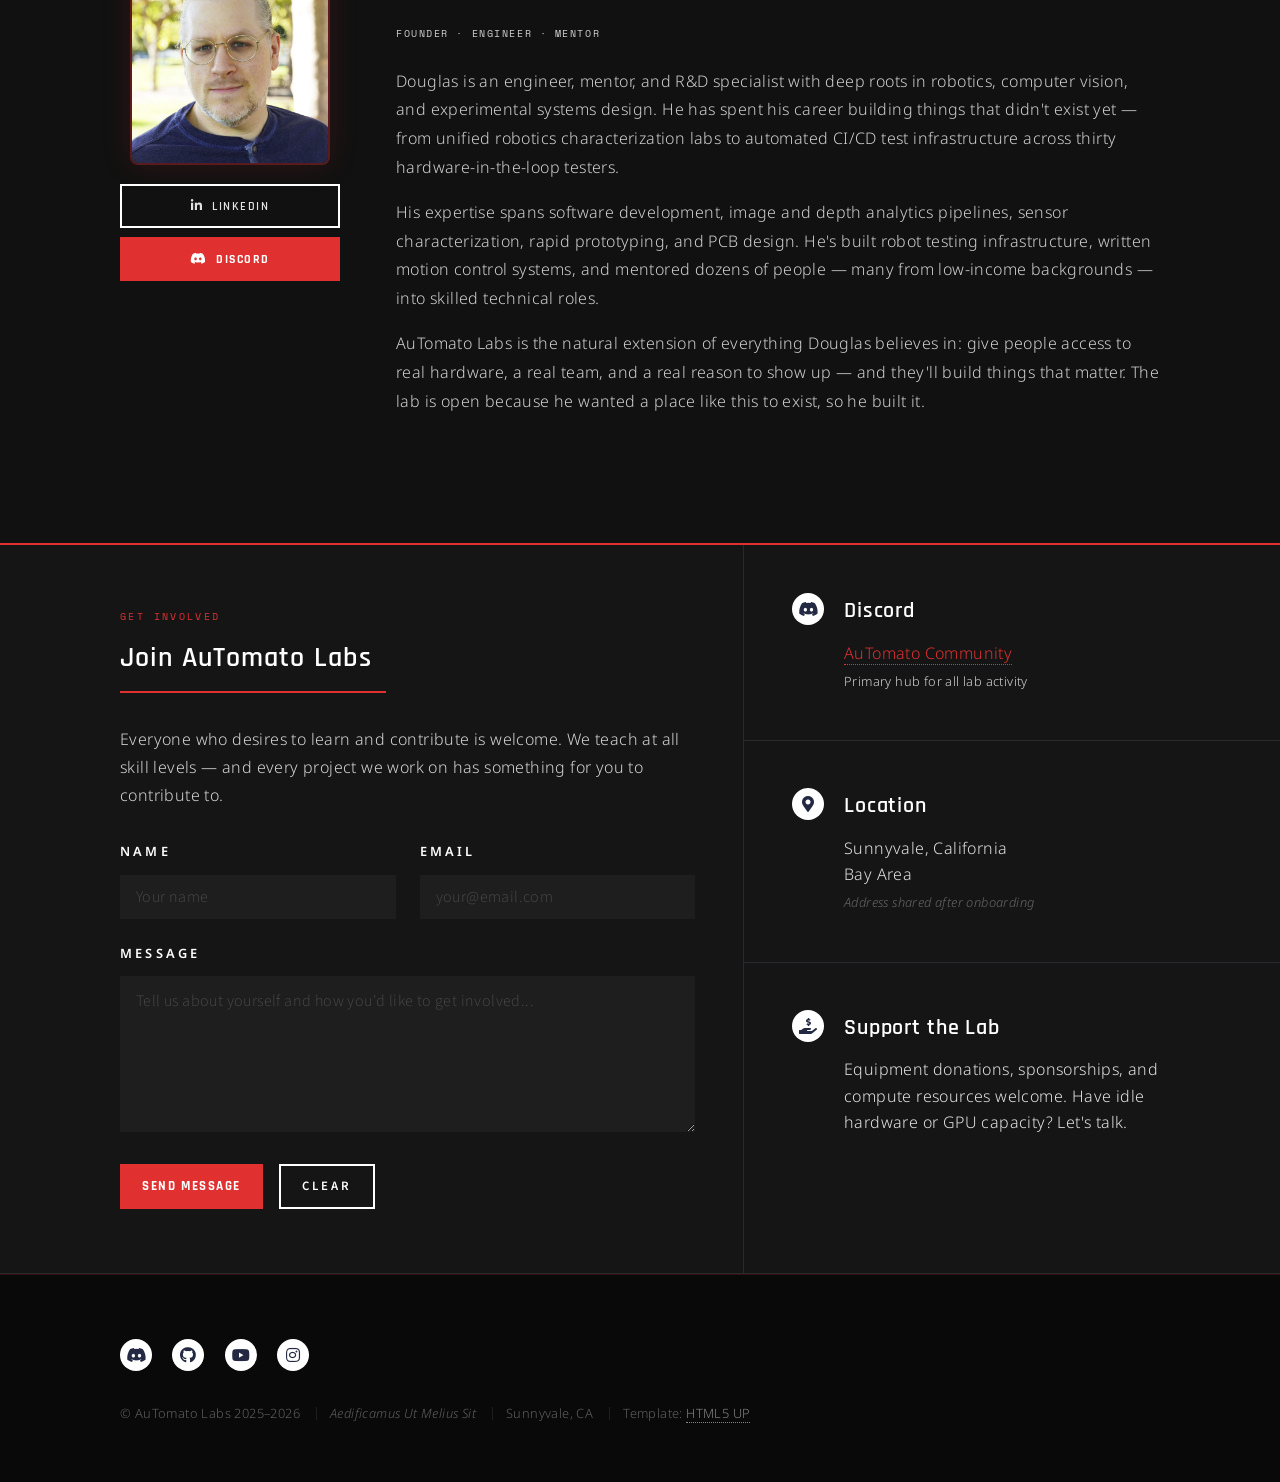
==== commit 6c9cb899: "Add line break in banner tagline" ====
--- a/index.html
+++ b/index.html
@@ -52,7 +52,7 @@
                 <h1>Au<span style="color:#e03030;">Tomato</span><br />Labs</h1>
             </header>
             <div class="content">
-                <p class="banner-tagline">Real hardware. Real code. Real community.</p>
+                <p class="banner-tagline">Real hardware. Real code.<br />Real community.</p>
                 <p class="banner-sub">Robot arms · Autonomous systems · AI development · Sunnyvale, CA</p>
                 <ul class="actions" style="margin-top:2rem;">
                     <li><a href="#one" class="button next">What We Build</a></li>
@@ -110,7 +110,7 @@
 
             <!-- 4: Remote Access — remote_access.mp4 -->
             <article class="tile-has-video">
-                <span class="image"><img src="tomato_images/networkmap.jpg" alt="" class="tile-dummy-img" /></span>
+                <span class="image"><img src="tomato_images/networkmap.png" alt="" class="tile-dummy-img" /></span>
                 <video class="tile-bg-video" autoplay muted loop playsinline>
                     <source src="tomato_images/remote_access.mp4" type="video/mp4" />
                 </video>
@@ -236,7 +236,7 @@
             <!-- Remote Access — RomaReach image + networkmap diagram -->
             <section>
                 <a href="#contact" class="image">
-                    <img src="tomato_images/Event_Robot_Arm_Carrier_10_18_2025.jpg" alt="Remote access mobile robot platform" style="object-fit:cover;width:100%;height:100%;" />
+                    <img src="tomato_images/Event_Robot_Arm_Carrier_10_18_2025.png" alt="Remote access mobile robot platform" style="object-fit:cover;width:100%;height:100%;" />
                 </a>
                 <div class="content">
                     <div class="inner">
@@ -246,7 +246,7 @@
                         robots from home. Authenticated access, role-based permissions, and live robot
                         telemetry over a local server with cloud VM fallback.</p>
                         <div class="networkmap-wrap">
-                            <img src="tomato_images/networkmap.jpg" alt="Lab network architecture" class="networkmap-img" />
+                            <img src="tomato_images/networkmap.png" alt="Lab network architecture" class="networkmap-img" />
                         </div>
                     </div>
                 </div>
--- a/assets/css/automato.css
+++ b/assets/css/automato.css
@@ -0,0 +1,706 @@
+/* =============================================
+   AuTomato Labs — Brand Override CSS v3
+   Kills all #242943 navy, applies dark red theme
+   ============================================= */
+
+@import url('https://fonts.googleapis.com/css2?family=Rajdhani:wght@400;600;700&family=Space+Mono:ital,wght@0,400;0,700;1,400&family=Noto+Sans:wght@300;400;600&display=swap');
+
+:root {
+    --tomato-red:    #e03030;
+    --tomato-bright: #ff5555;
+    --tomato-dark:   #aa1a1a;
+    --bg:            #0d0d0d;
+    --bg2:           #151515;
+    --bg3:           #1c1c1c;
+    --white:         #ffffff;
+    --muted:         rgba(255,255,255,0.5);
+    --border-red:    rgba(224,48,48,0.25);
+}
+
+/* ============================================
+   NUKE THE NAVY — body + wrapper backgrounds
+   ============================================ */
+html,
+body,
+#wrapper {
+    background-color: var(--bg) !important;
+}
+
+/* ============================================
+   NUKE THE BANNER NAVY OVERLAY
+   The template uses #banner:after as a colored
+   pseudo-element overlay. Kill it entirely.
+   ============================================ */
+#banner:after {
+    background-color: transparent !important;
+    opacity: 0 !important;
+    display: none !important;
+}
+
+/* Also kill the preload state that forces opacity:1 */
+body.is-preload #banner:after {
+    opacity: 0 !important;
+}
+
+/* ============================================
+   BANNER — clean dark background, bold type
+   ============================================ */
+#banner {
+    background-color: var(--bg) !important;
+    background-image: none !important;
+}
+
+#banner > .inner {
+    opacity: 1 !important;
+    filter: none !important;
+    transform: none !important;
+}
+
+/* Also kill the preload fade/blur on the inner */
+body.is-preload #banner > .inner {
+    filter: none !important;
+    transform: none !important;
+    opacity: 1 !important;
+}
+
+#banner header.major h1 {
+    font-family: 'Rajdhani', sans-serif !important;
+    font-weight: 700 !important;
+    font-size: clamp(3.5rem, 7vw, 6.5rem) !important;
+    text-transform: uppercase !important;
+    letter-spacing: 0.04em !important;
+    line-height: 1.0 !important;
+    color: var(--white) !important;
+}
+
+/* Red line under major headings */
+#banner header.major > :first-child:after,
+header.major > :first-child:after {
+    background-color: var(--tomato-red) !important;
+}
+
+/* ============================================
+   KILL ALL TILE COLOR OVERLAYS
+   nth-child colors: cyan, purple, salmon,
+   orange, blue, green — all gone.
+   ============================================ */
+.tiles article:before,
+.tiles article:nth-child(6n - 5):before,
+.tiles article:nth-child(6n - 4):before,
+.tiles article:nth-child(6n - 3):before,
+.tiles article:nth-child(6n - 2):before,
+.tiles article:nth-child(6n - 1):before,
+.tiles article:nth-child(6n):before {
+    background-color: rgba(8, 8, 8, 0.72) !important;
+    opacity: 1 !important;
+    transition: background-color 0.4s ease !important;
+}
+
+.tiles article:hover:before {
+    background-color: rgba(8, 8, 8, 0.45) !important;
+    opacity: 1 !important;
+}
+
+.tiles article:after {
+    background-color: rgba(0,0,0,0.25) !important;
+}
+
+/* Tile text — bold and legible */
+.tiles article header.major h3 a {
+    font-family: 'Rajdhani', sans-serif !important;
+    font-size: 1.7rem !important;
+    font-weight: 700 !important;
+    letter-spacing: 0.05em !important;
+    text-transform: uppercase !important;
+    color: var(--white) !important;
+}
+
+.tiles article header.major h3 a:after {
+    background-color: var(--tomato-red) !important;
+}
+
+.tiles article header.major p {
+    font-family: 'Space Mono', monospace !important;
+    font-size: 0.62rem !important;
+    letter-spacing: 0.1em !important;
+    text-transform: uppercase !important;
+    color: rgba(255,255,255,0.6) !important;
+}
+
+/* ============================================
+   HEADER
+   ============================================ */
+#header {
+    background-color: rgba(10, 10, 10, 0.97) !important;
+    border-bottom: 1px solid var(--border-red) !important;
+}
+
+#header .logo {
+    display: inline-flex !important;
+    align-items: center !important;
+    gap: 0.45em !important;
+    border-bottom: none !important;
+    color: var(--white) !important;
+    text-decoration: none !important;
+}
+
+#header .logo img {
+    width: 30px;
+    height: 30px;
+    border-radius: 6px;
+    object-fit: cover;
+    flex-shrink: 0;
+    align-self: center;
+}
+
+#header .logo strong {
+    font-family: 'Rajdhani', sans-serif;
+    font-weight: 700;
+    font-size: 1.3em;
+    letter-spacing: 0.04em;
+    text-transform: uppercase;
+    color: var(--white);
+    line-height: 1;
+}
+
+#header .logo > span {
+    font-family: 'Rajdhani', sans-serif;
+    font-weight: 700;
+    font-size: 1.3em;
+    letter-spacing: 0.04em;
+    text-transform: uppercase;
+    color: var(--white);
+    line-height: 1;
+    display: inline-block;
+    vertical-align: middle;
+}
+
+#header nav a {
+    border-color: rgba(224,48,48,0.4) !important;
+    color: rgba(255,255,255,0.85) !important;
+    font-family: 'Rajdhani', sans-serif;
+    font-weight: 600;
+    letter-spacing: 0.1em;
+}
+
+#header nav a:hover {
+    border-color: var(--tomato-red) !important;
+    color: var(--white) !important;
+    background: rgba(224,48,48,0.1);
+}
+
+/* ============================================
+   SECTION BACKGROUNDS
+   ============================================ */
+#main,
+#mission,
+#rules,
+#spotlights,
+.spotlights section .content,
+section.spotlights {
+    background-color: var(--bg) !important;
+}
+
+.spotlights section:nth-child(even) .content {
+    background-color: var(--bg2) !important;
+}
+
+.spotlights section {
+    border-top: 1px solid rgba(224,48,48,0.12) !important;
+}
+
+/* ============================================
+   TYPOGRAPHY — section bodies
+   ============================================ */
+body {
+    font-family: 'Noto Sans', sans-serif;
+    color: rgba(255,255,255,0.88) !important;
+}
+
+h1, h2, h3, h4, h5, h6 {
+    font-family: 'Rajdhani', sans-serif !important;
+    color: var(--white) !important;
+    letter-spacing: 0.04em;
+}
+
+p, li {
+    color: rgba(255,255,255,0.82) !important;
+    line-height: 1.75;
+}
+
+strong { color: var(--white) !important; }
+
+/* ============================================
+   BUTTONS
+   ============================================ */
+.button.primary,
+input[type="submit"].primary {
+    background-color: var(--tomato-red) !important;
+    border-color: var(--tomato-red) !important;
+    color: var(--white) !important;
+    font-family: 'Rajdhani', sans-serif !important;
+    font-weight: 700 !important;
+    letter-spacing: 0.12em !important;
+    text-transform: uppercase !important;
+}
+
+.button.primary:hover,
+input[type="submit"].primary:hover {
+    background-color: var(--tomato-bright) !important;
+    border-color: var(--tomato-bright) !important;
+}
+
+.button {
+    border-color: rgba(224,48,48,0.45) !important;
+    color: rgba(255,255,255,0.88) !important;
+    font-family: 'Rajdhani', sans-serif !important;
+    font-weight: 600 !important;
+    letter-spacing: 0.12em !important;
+    text-transform: uppercase !important;
+}
+
+.button:hover {
+    border-color: var(--tomato-red) !important;
+    color: var(--white) !important;
+}
+
+/* ============================================
+   MENU
+   ============================================ */
+#menu {
+    background: #111111 !important;
+    border-left: 3px solid var(--tomato-red) !important;
+}
+
+#menu .links a {
+    font-family: 'Rajdhani', sans-serif;
+    font-weight: 600;
+    font-size: 1.05rem;
+    letter-spacing: 0.1em;
+    text-transform: uppercase;
+    border-bottom-color: rgba(224,48,48,0.15) !important;
+    color: rgba(255,255,255,0.8) !important;
+}
+
+#menu .links a:hover { color: var(--tomato-bright) !important; }
+
+/* ============================================
+   CONTACT
+   ============================================ */
+#contact {
+    background-color: var(--bg2) !important;
+    border-top: 2px solid var(--tomato-red);
+}
+
+#contact h2, #contact h3 { color: var(--white) !important; }
+
+#contact input[type="text"],
+#contact input[type="email"],
+#contact textarea {
+    background-color: rgba(255,255,255,0.04) !important;
+    border-color: rgba(224,48,48,0.3) !important;
+    color: var(--white) !important;
+}
+
+#contact input:focus,
+#contact textarea:focus {
+    border-color: var(--tomato-red) !important;
+}
+
+.contact-method h3 {
+    color: var(--white) !important;
+}
+
+/* ============================================
+   FOOTER
+   ============================================ */
+#footer {
+    background-color: #090909 !important;
+    border-top: 1px solid rgba(224,48,48,0.18) !important;
+}
+
+#footer .icons a { color: rgba(255,255,255,0.38) !important; }
+#footer .icons a:hover { color: var(--tomato-red) !important; }
+#footer .copyright li { color: rgba(255,255,255,0.35) !important; }
+#footer .copyright a { color: var(--muted) !important; }
+
+/* ============================================
+   GLOBAL LINKS
+   ============================================ */
+a { color: var(--tomato-red); }
+a:hover { color: var(--tomato-bright); }
+
+/* ============================================
+   UTILITY CLASSES
+   ============================================ */
+.section-tag {
+    font-family: 'Space Mono', monospace;
+    font-size: 0.62rem;
+    letter-spacing: 0.24em;
+    text-transform: uppercase;
+    color: var(--tomato-red);
+    display: block;
+    margin-bottom: 0.6rem;
+}
+
+.motto {
+    display: block;
+    font-family: 'Space Mono', monospace;
+    font-size: 0.68rem;
+    letter-spacing: 0.14em;
+    text-transform: uppercase;
+    color: rgba(255,255,255,0.45);
+    border-left: 2px solid var(--tomato-red);
+    padding-left: 1em;
+    margin-bottom: 1.5rem;
+    line-height: 1.7;
+}
+
+.stats-bar {
+    display: flex;
+    gap: 2.5rem;
+    flex-wrap: wrap;
+    margin: 1.5rem 0 2rem;
+    padding: 1.4rem 1.8rem;
+    background: rgba(224,48,48,0.07);
+    border: 1px solid rgba(224,48,48,0.22);
+    border-radius: 3px;
+}
+
+.stats-bar .stat {
+    display: flex;
+    flex-direction: column;
+}
+
+.stats-bar .stat-number {
+    font-family: 'Rajdhani', sans-serif;
+    font-size: 2.4rem;
+    font-weight: 700;
+    color: var(--tomato-red);
+    line-height: 1;
+}
+
+.stats-bar .stat-label {
+    font-family: 'Space Mono', monospace;
+    font-size: 0.58rem;
+    letter-spacing: 0.12em;
+    text-transform: uppercase;
+    color: rgba(255,255,255,0.45);
+    margin-top: 0.2rem;
+}
+
+/* Scrollbar */
+::-webkit-scrollbar { width: 4px; }
+::-webkit-scrollbar-track { background: var(--bg); }
+::-webkit-scrollbar-thumb { background: var(--tomato-dark); border-radius: 2px; }
+
+/* ============================================
+   LOGO — kill the white box on <strong>
+   ============================================ */
+#header .logo strong,
+#header .logo:hover strong,
+#header .logo:active strong {
+    background-color: transparent !important;
+    color: #ffffff !important;
+    padding: 0 !important;
+    margin: 0 !important;
+    line-height: 1 !important;
+    display: inline !important;
+    vertical-align: baseline !important;
+    font-size: inherit !important;
+}
+
+#header .logo strong em {
+    color: var(--tomato-red);
+    font-style: normal;
+}
+
+/* ============================================
+   BANNER — override forced all-caps tiny text
+   The template applies: font-size:0.7em,
+   font-weight:600, letter-spacing:0.25em,
+   text-transform:uppercase to #banner p
+   ============================================ */
+#banner .content p,
+#banner .content p.banner-tagline,
+#banner .content p.banner-sub {
+    font-size: 2rem !important;
+    font-weight: 400 !important;
+    letter-spacing: 0.01em !important;
+    text-transform: none !important;
+    line-height: 1.5 !important;
+    color: rgba(255,255,255,0.88) !important;
+    max-width: 700px;
+}
+
+#banner .content p.banner-tagline {
+    font-size: 2.5rem !important;
+    font-weight: 700 !important;
+    color: #ffffff !important;
+    margin-bottom: 0.5rem !important;
+    line-height: 1.2 !important;
+}
+
+#banner .content p.banner-sub {
+    font-family: 'Space Mono', monospace !important;
+    font-size: 1rem !important;
+    letter-spacing: 0.06em !important;
+    color: var(--tomato-red) !important;
+    margin-bottom: 0 !important;
+    line-height: 1.6 !important;
+}
+
+/* Make banner content flex column so text stacks cleanly */
+#banner > .inner .content {
+    display: block !important;
+    margin: 0 !important;
+}
+
+#banner > .inner .content > * {
+    margin-right: 0 !important;
+    margin-bottom: 1rem !important;
+}
+
+/* ============================================
+   BANNER LOGO (transparent PNG above title)
+   ============================================ */
+.banner-logo-wrap {
+    margin-bottom: 1.2rem;
+}
+
+.banner-logo {
+    width: 90px;
+    height: auto;
+    filter: drop-shadow(0 0 18px rgba(224,48,48,0.4));
+}
+
+/* ============================================
+   VIDEO TILES
+   Videos need to fill tile the same way
+   img does — absolute positioned, cover
+   ============================================ */
+.tiles article .tile-video-wrap,
+.tiles article span.tile-video-wrap {
+    display: block;
+    position: absolute !important;
+    inset: 0;
+    overflow: hidden;
+    z-index: 0;
+}
+
+.tiles article .tile-video-wrap video {
+    width: 100%;
+    height: 100%;
+    object-fit: cover;
+    display: block;
+}
+
+/* ============================================
+   VIDEO SPOTLIGHTS
+   ============================================ */
+.spotlight-video-wrap {
+    position: relative;
+    overflow: hidden;
+    display: block;
+}
+
+.spotlight-video {
+    width: 100%;
+    height: 100%;
+    object-fit: cover;
+    display: block;
+    position: absolute;
+    top: 0;
+    left: 0;
+}
+
+/* ============================================
+   INLINE GIF (Open Source spotlight)
+   ============================================ */
+.inline-gif-wrap {
+    margin: 1.2rem 0;
+    border: 1px solid rgba(224,48,48,0.25);
+    border-radius: 4px;
+    overflow: hidden;
+    background: #0d0d0d;
+}
+
+.inline-gif {
+    width: 100%;
+    height: auto;
+    display: block;
+    max-height: 240px;
+    object-fit: cover;
+}
+
+.gif-caption {
+    font-family: 'Space Mono', monospace !important;
+    font-size: 0.6rem !important;
+    letter-spacing: 0.1em !important;
+    text-transform: uppercase !important;
+    color: rgba(255,255,255,0.38) !important;
+    padding: 0.5rem 0.75rem;
+    background: rgba(0,0,0,0.5);
+    margin: 0 !important;
+}
+
+/* ============================================
+   NETWORK MAP (Remote Access spotlight)
+   ============================================ */
+.networkmap-wrap {
+    margin-top: 1.2rem;
+    border: 1px solid rgba(224,48,48,0.2);
+    border-radius: 4px;
+    overflow: hidden;
+    background: #fff;
+}
+
+.networkmap-img {
+    width: 100%;
+    height: auto;
+    display: block;
+}
+
+/* ============================================
+   VIDEO TILES
+   The template reads .image img src and sets
+   it as background-image on the article, then
+   hides .image. For video tiles we:
+   1. Place <video class="tile-bg-video"> directly
+      inside the article (sibling to .image)
+   2. Position it absolute, covering the article
+   3. Clear the template's background-image via JS
+   ============================================ */
+.tiles article.tile-has-video {
+    background-image: none !important;
+}
+
+.tiles article .tile-bg-video {
+    position: absolute !important;
+    top: 0 !important;
+    left: 0 !important;
+    width: 100% !important;
+    height: 100% !important;
+    object-fit: cover !important;
+    z-index: 0 !important;
+    display: block !important;
+    pointer-events: none;
+}
+
+/* z-index stack for tile layers:
+   0 = video background
+   1 = :after dark overlay
+   2 = :before color (now killed to dark)
+   3 = header text
+*/
+.tiles article.tile-has-video:before,
+.tiles article.tile-has-video:after {
+    z-index: 1 !important;
+}
+
+.tiles article.tile-has-video header.major {
+    position: relative;
+    z-index: 4 !important;
+}
+
+/* ============================================
+   SPOTLIGHT VIDEO — fix height on the image
+   column (template sets a fixed height via
+   .spotlights > section .image)
+   ============================================ */
+.spotlight-video-wrap {
+    position: relative !important;
+    overflow: hidden !important;
+    display: block !important;
+}
+
+.spotlight-video {
+    position: absolute !important;
+    top: 0 !important;
+    left: 0 !important;
+    width: 100% !important;
+    height: 100% !important;
+    object-fit: cover !important;
+    display: block !important;
+}
+
+/* ============================================
+   FOUNDER / ABOUT SECTION
+   ============================================ */
+.founder-wrap {
+    display: flex;
+    gap: 3.5rem;
+    align-items: flex-start;
+    flex-wrap: wrap;
+}
+
+.founder-photo-col {
+    flex: 0 0 220px;
+    display: flex;
+    flex-direction: column;
+    align-items: center;
+    gap: 1.2rem;
+}
+
+.founder-photo-box {
+    width: 200px;
+    height: 200px;
+    border-radius: 8px;
+    overflow: hidden;
+    border: 2px solid rgba(224,48,48,0.35);
+    box-shadow: 0 0 30px rgba(224,48,48,0.15);
+}
+
+.founder-photo {
+    width: 100%;
+    height: 100%;
+    object-fit: cover;
+    object-position: center top;
+    display: block;
+}
+
+.founder-links {
+    display: flex;
+    flex-direction: column;
+    gap: 0.6rem;
+    width: 100%;
+}
+
+.founder-links .button {
+    text-align: center;
+    width: 100%;
+    font-size: 0.78rem !important;
+}
+
+.founder-bio-col {
+    flex: 1;
+    min-width: 260px;
+}
+
+.founder-bio-col p {
+    color: rgba(255,255,255,0.8) !important;
+    line-height: 1.8;
+    margin-bottom: 1rem;
+}
+
+@media screen and (max-width: 600px) {
+    .founder-photo-col { flex: 0 0 100%; align-items: flex-start; }
+    .founder-links { flex-direction: row; }
+}
+
+/* ============================================
+   INLINE FLYER (portrait images in content)
+   ============================================ */
+.inline-flyer-wrap {
+    margin: 1.2rem 0;
+    border: 1px solid rgba(224,48,48,0.2);
+    border-radius: 4px;
+    overflow: hidden;
+    background: #fff;
+}
+
+.inline-flyer {
+    width: 100%;
+    height: auto;
+    display: block;
+}
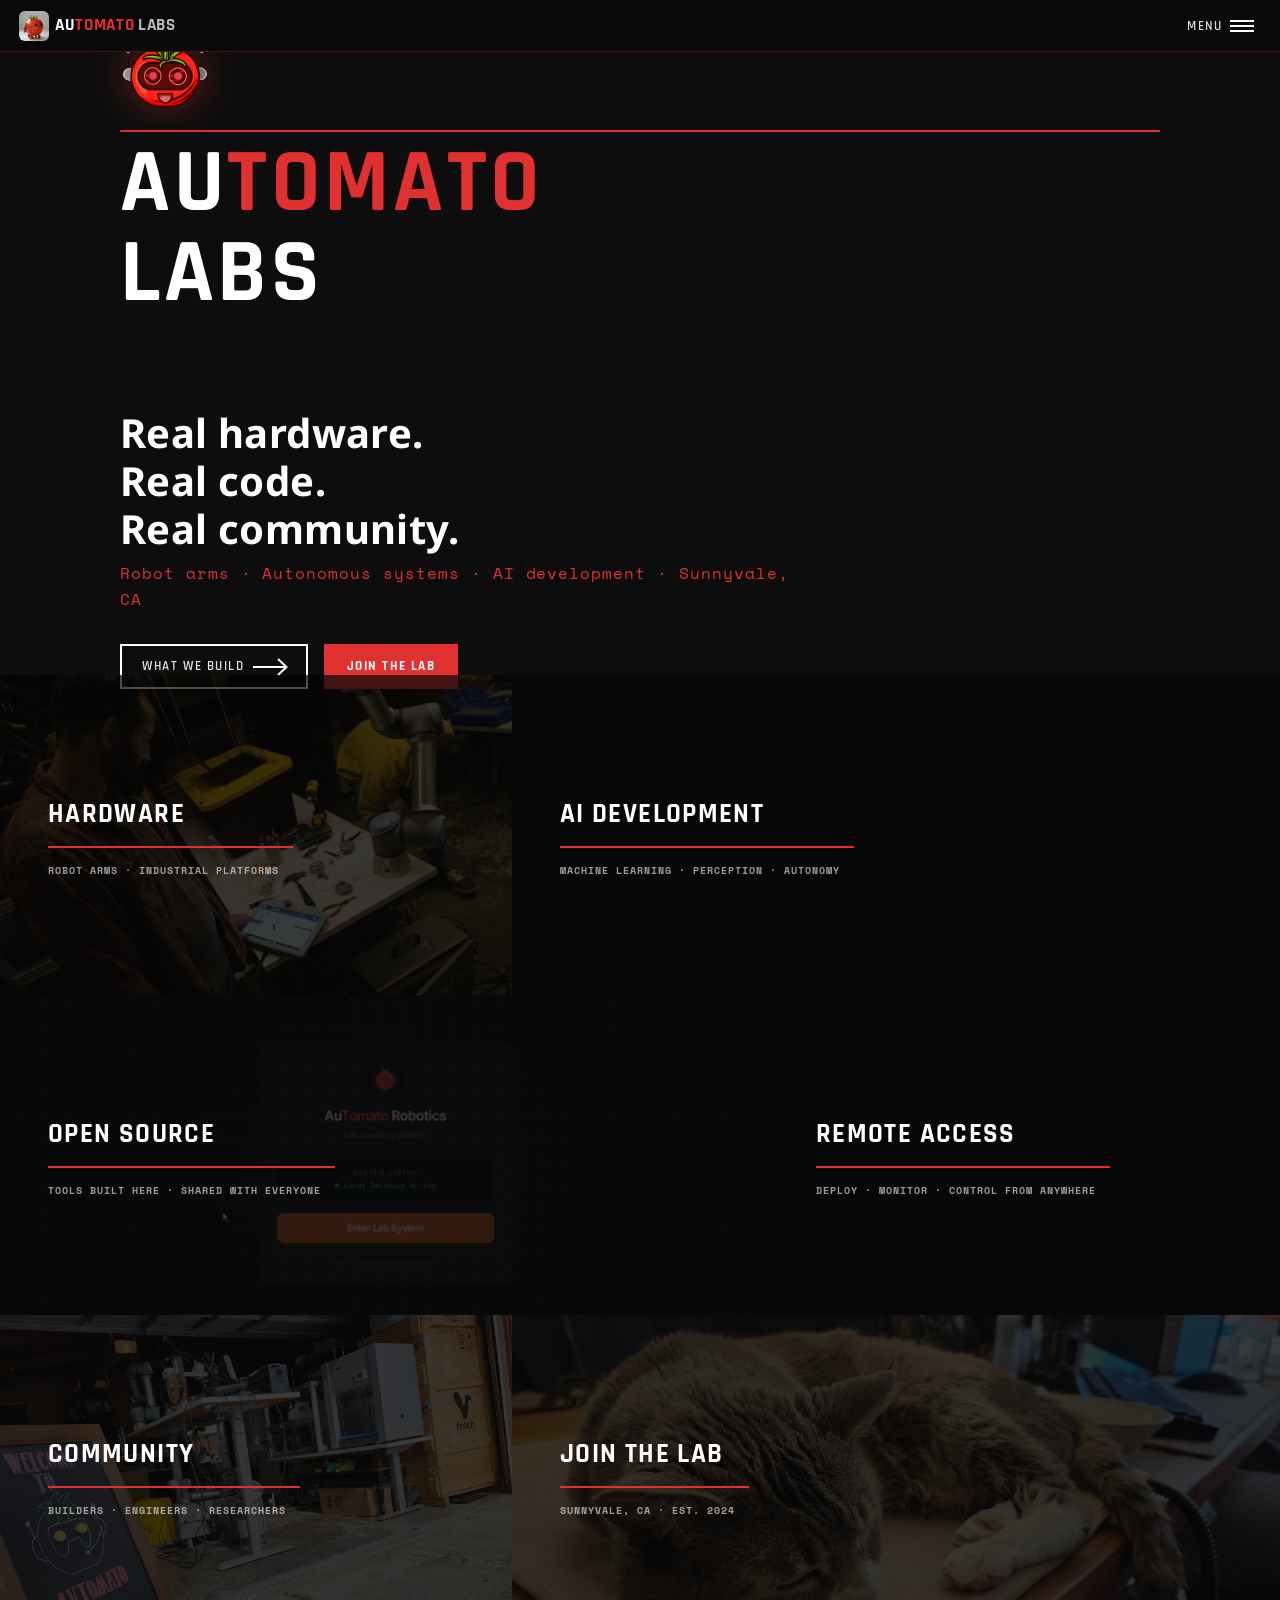
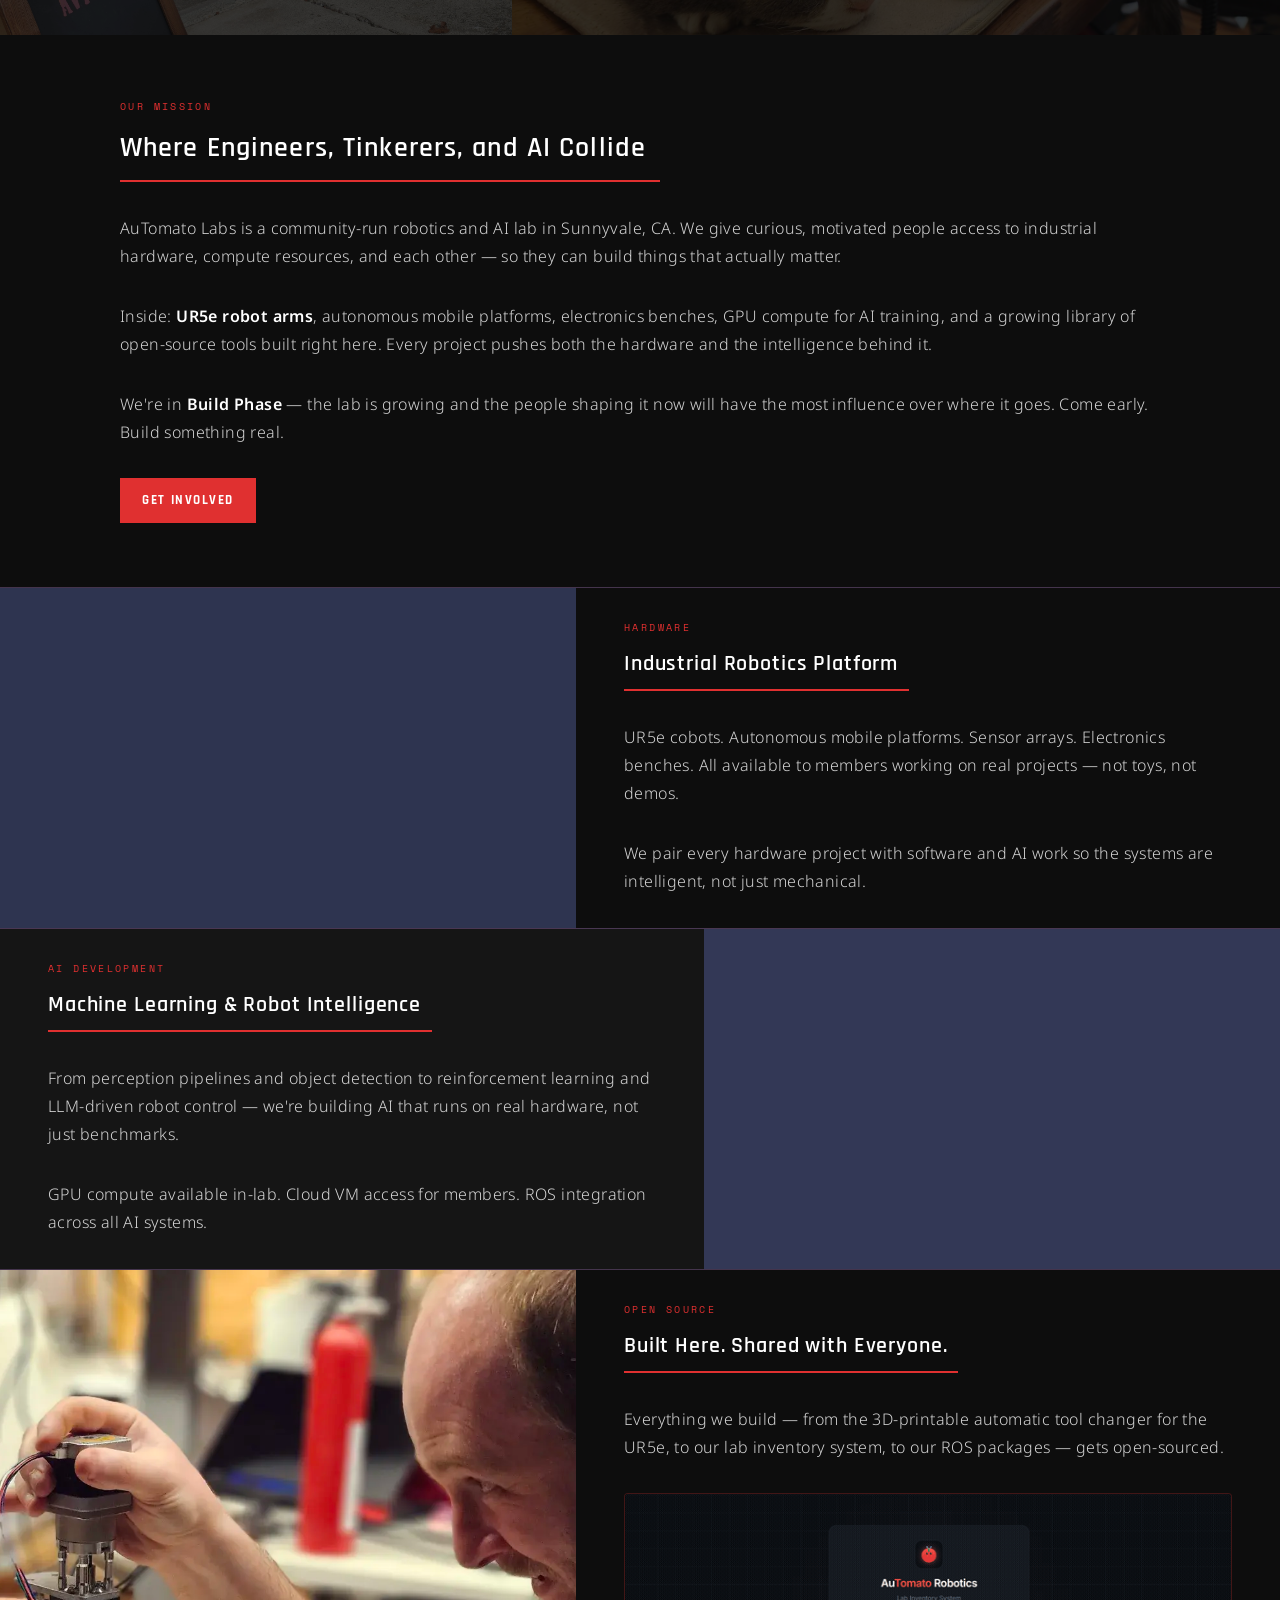
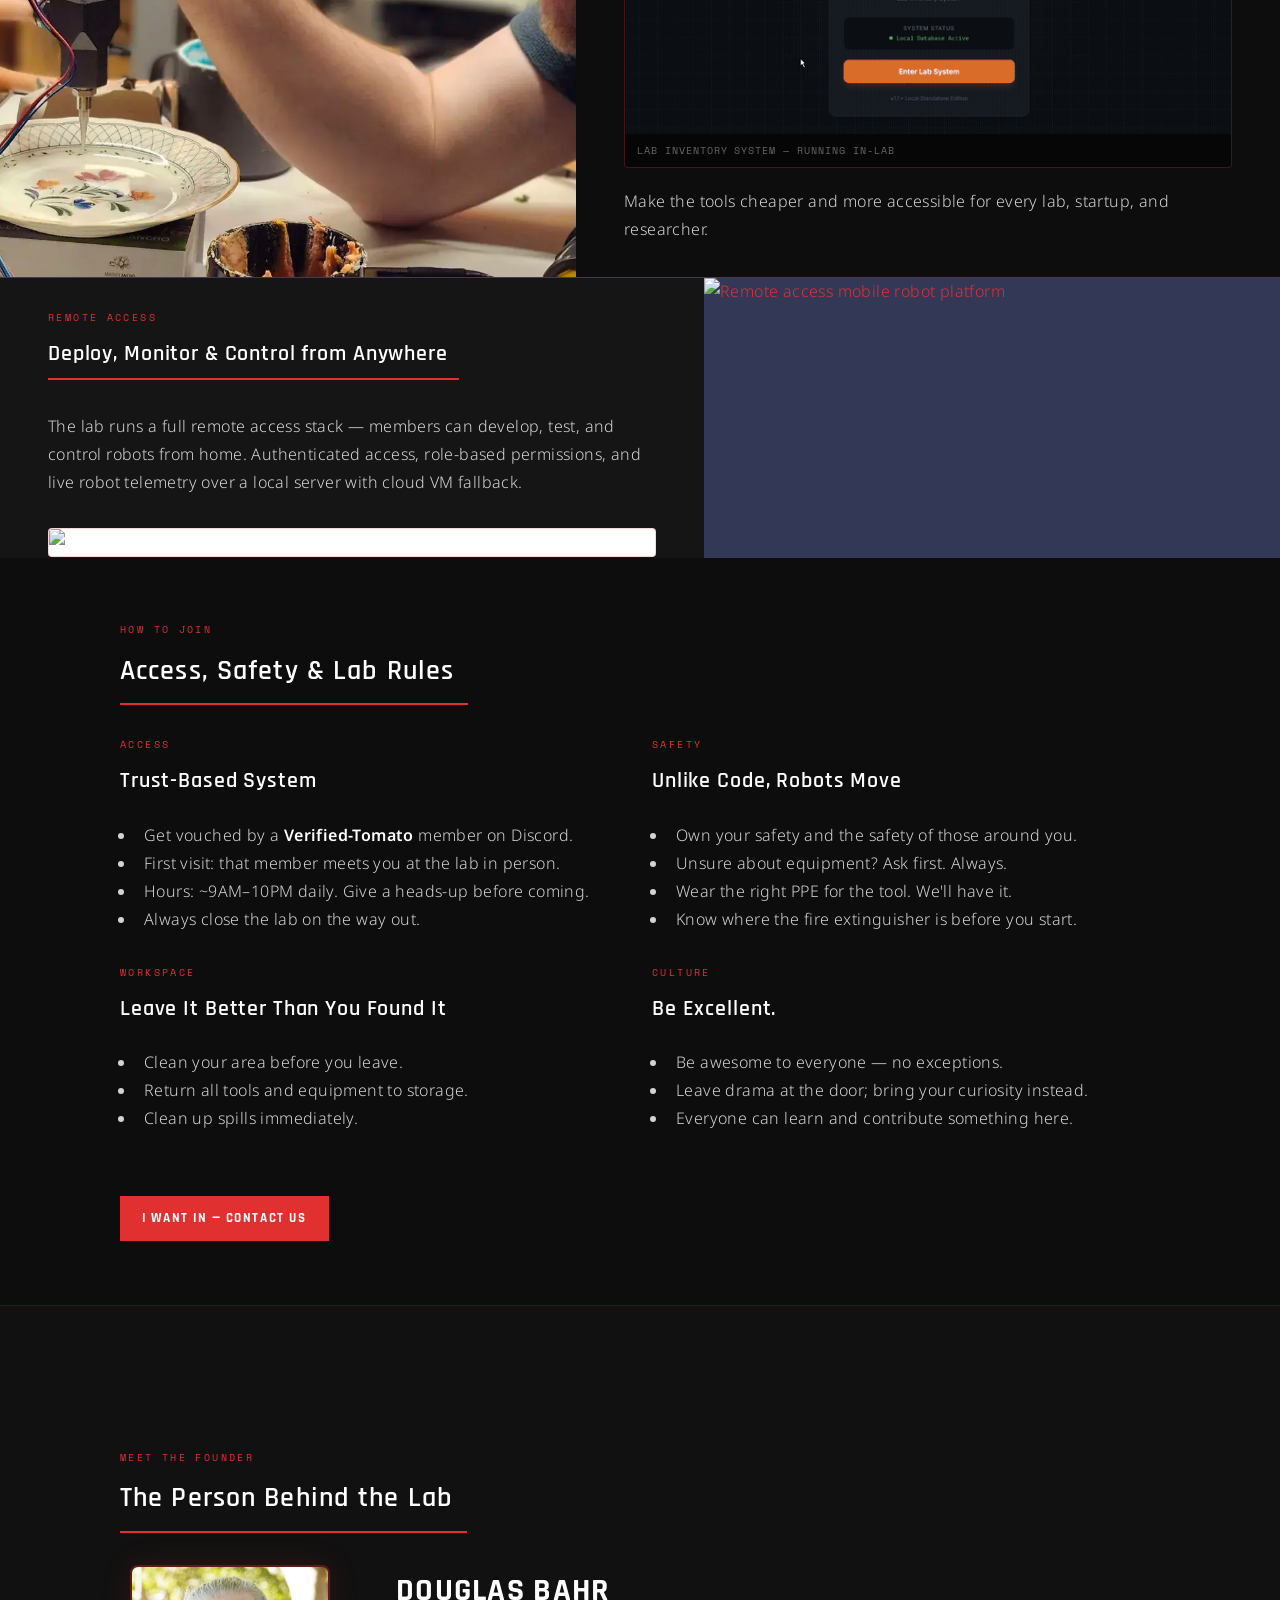
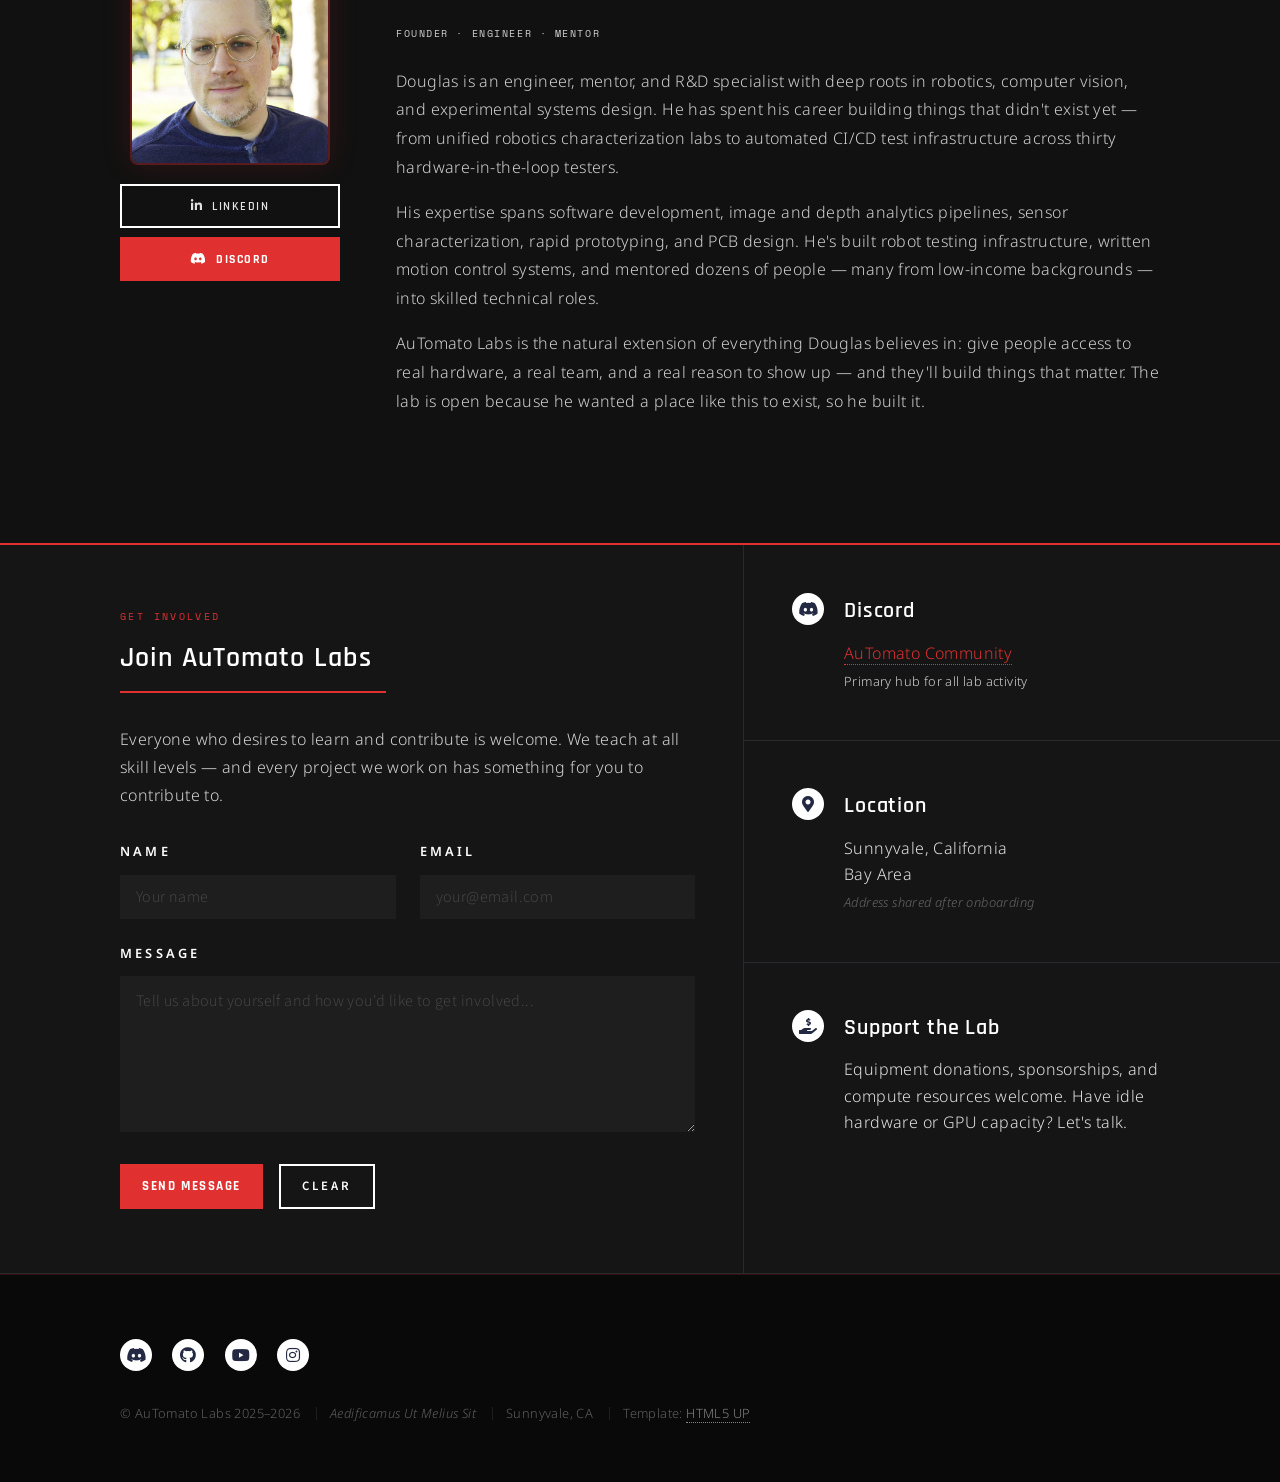
==== commit 96333816: "fixed third line spacing" ====
--- a/index.html
+++ b/index.html
@@ -52,7 +52,7 @@
                 <h1>Au<span style="color:#e03030;">Tomato</span><br />Labs</h1>
             </header>
             <div class="content">
-                <p class="banner-tagline">Real hardware. Real code.<br />Real community.</p>
+                <p class="banner-tagline">Real hardware.<br>Real code.<br>Real community.</p>
                 <p class="banner-sub">Robot arms · Autonomous systems · AI development · Sunnyvale, CA</p>
                 <ul class="actions" style="margin-top:2rem;">
                     <li><a href="#one" class="button next">What We Build</a></li>
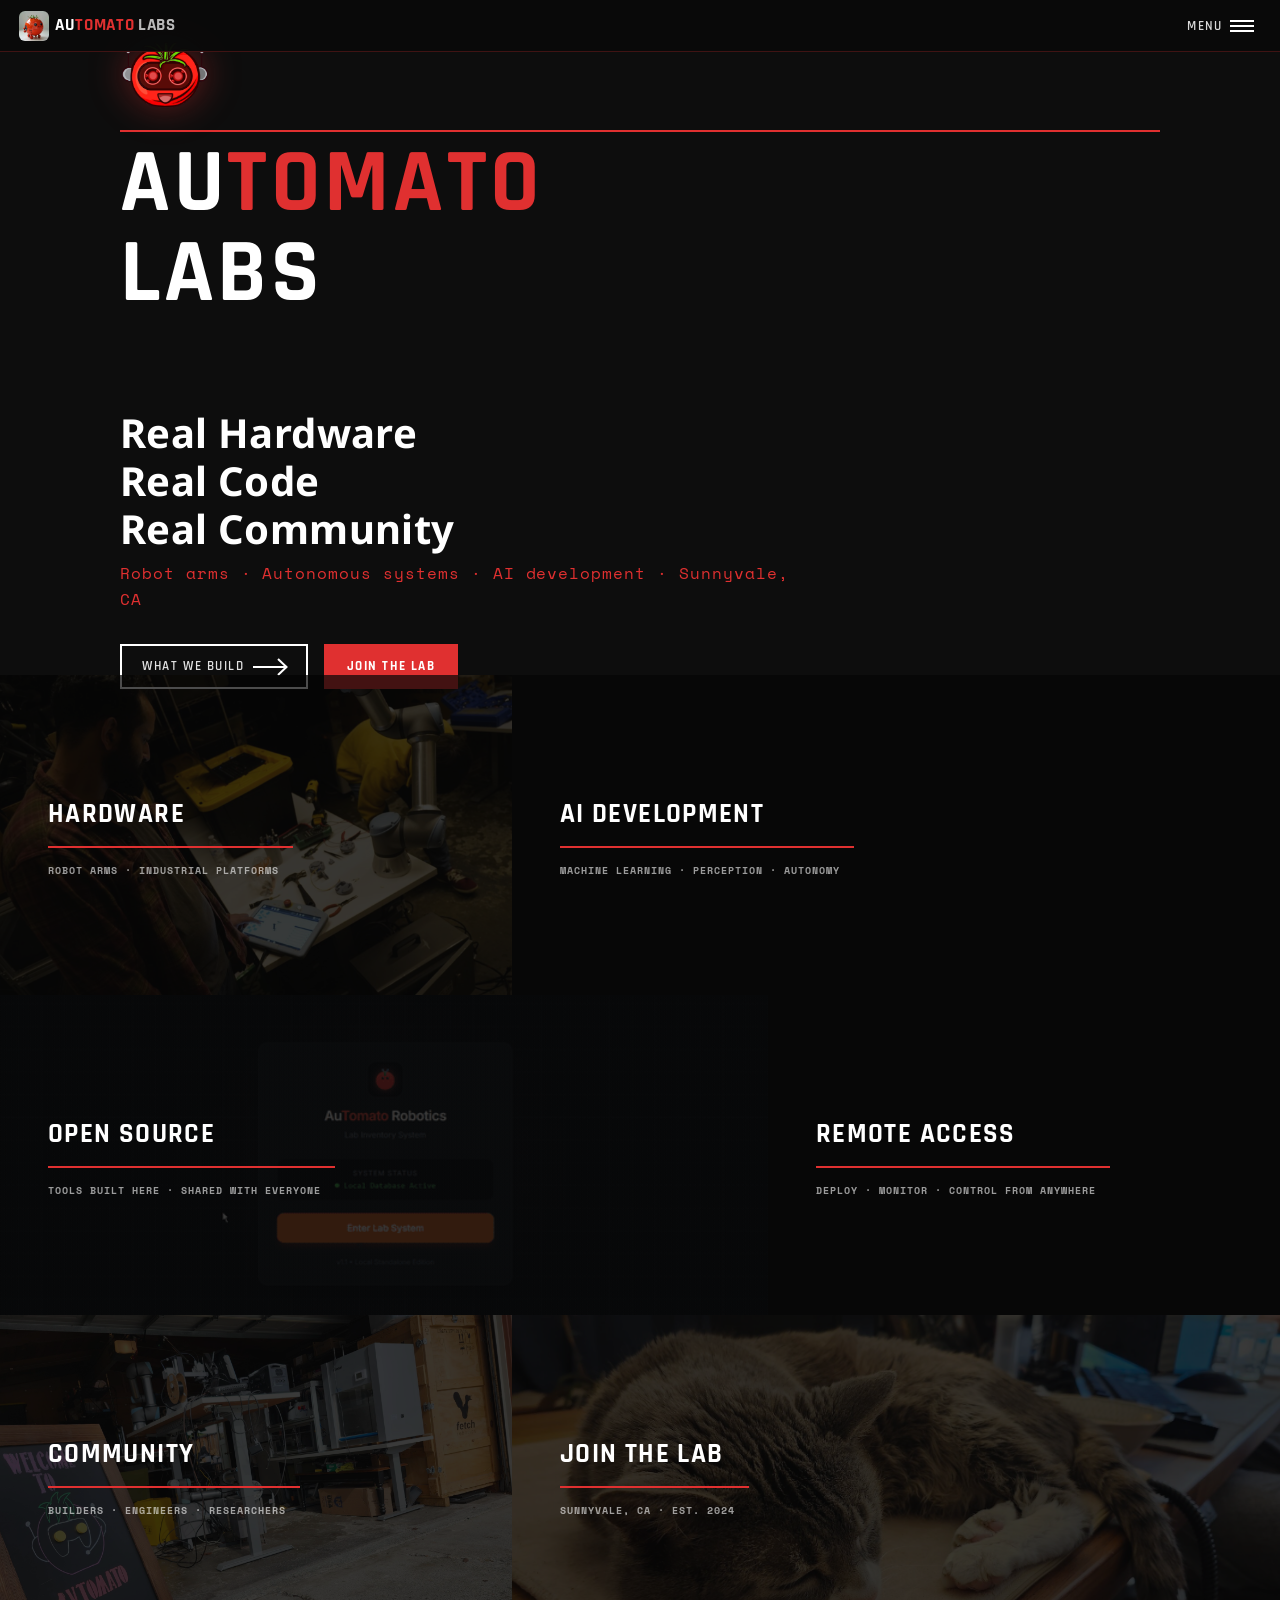
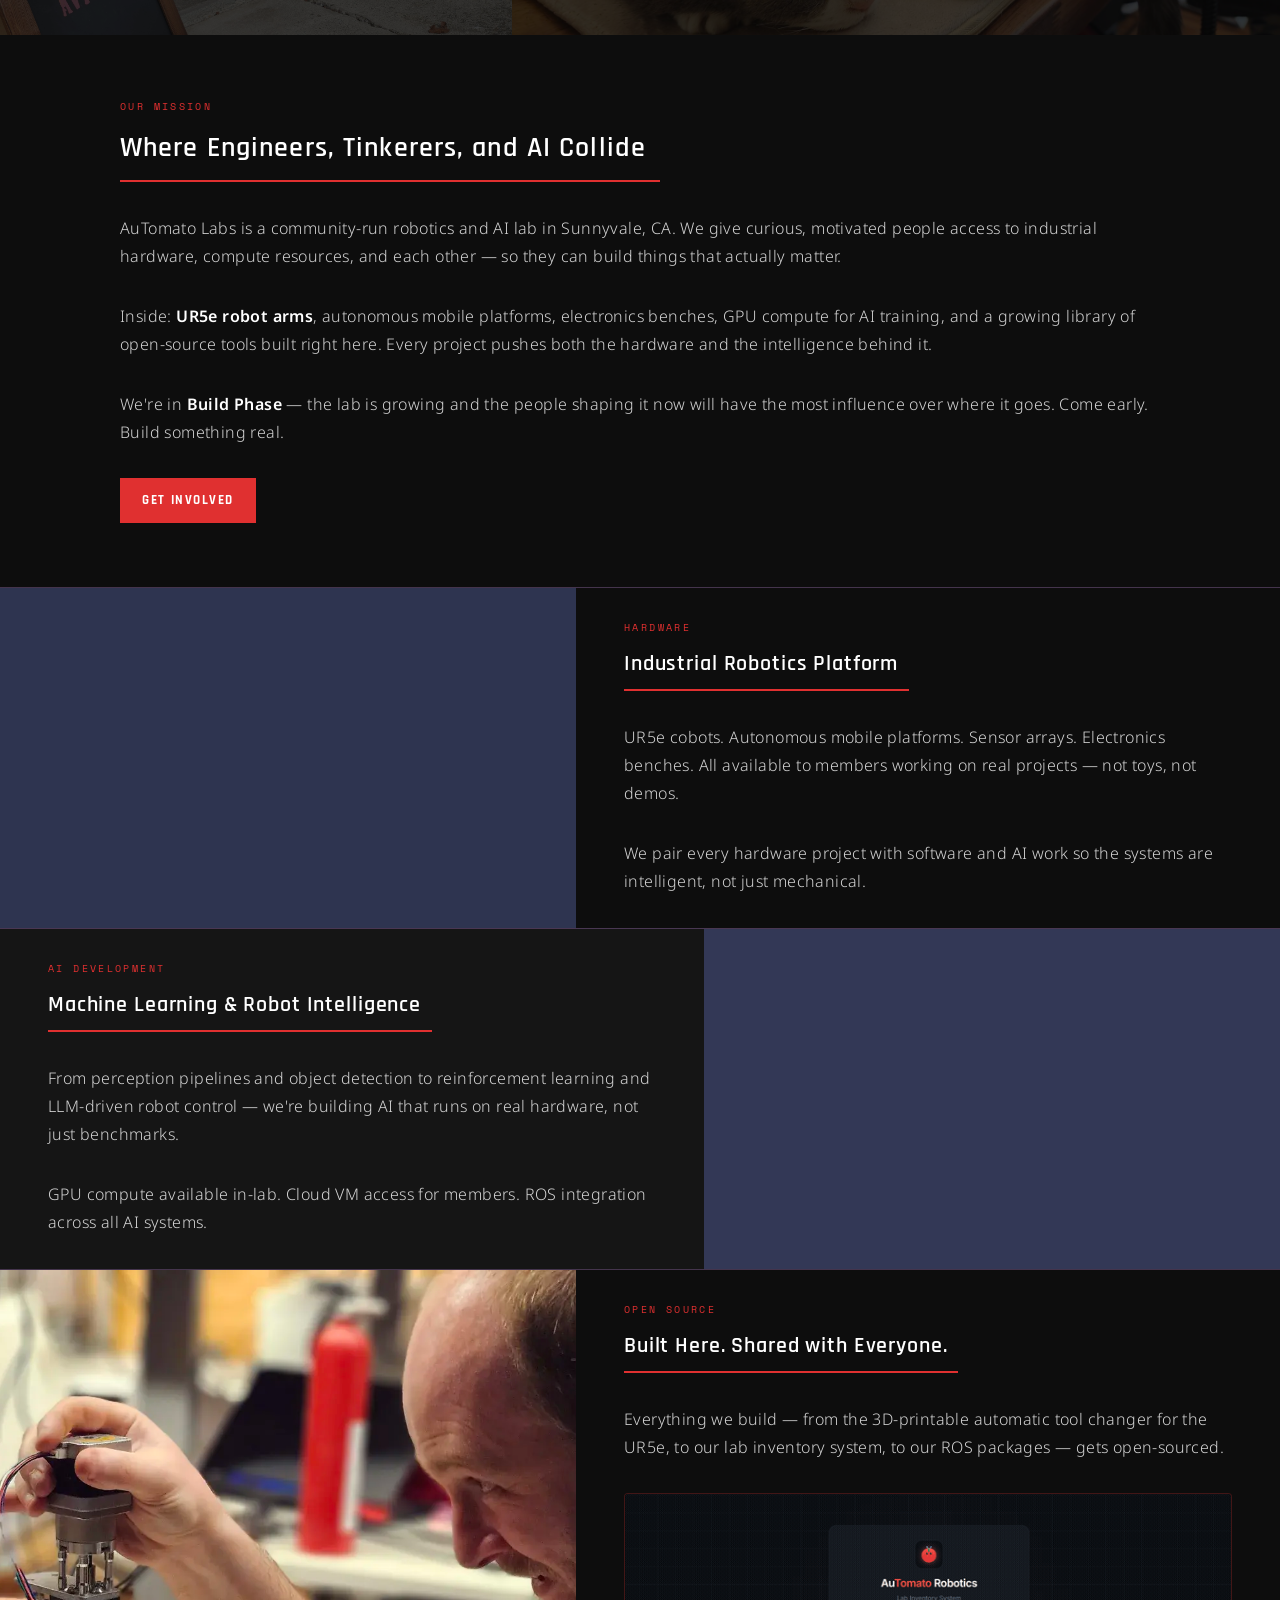
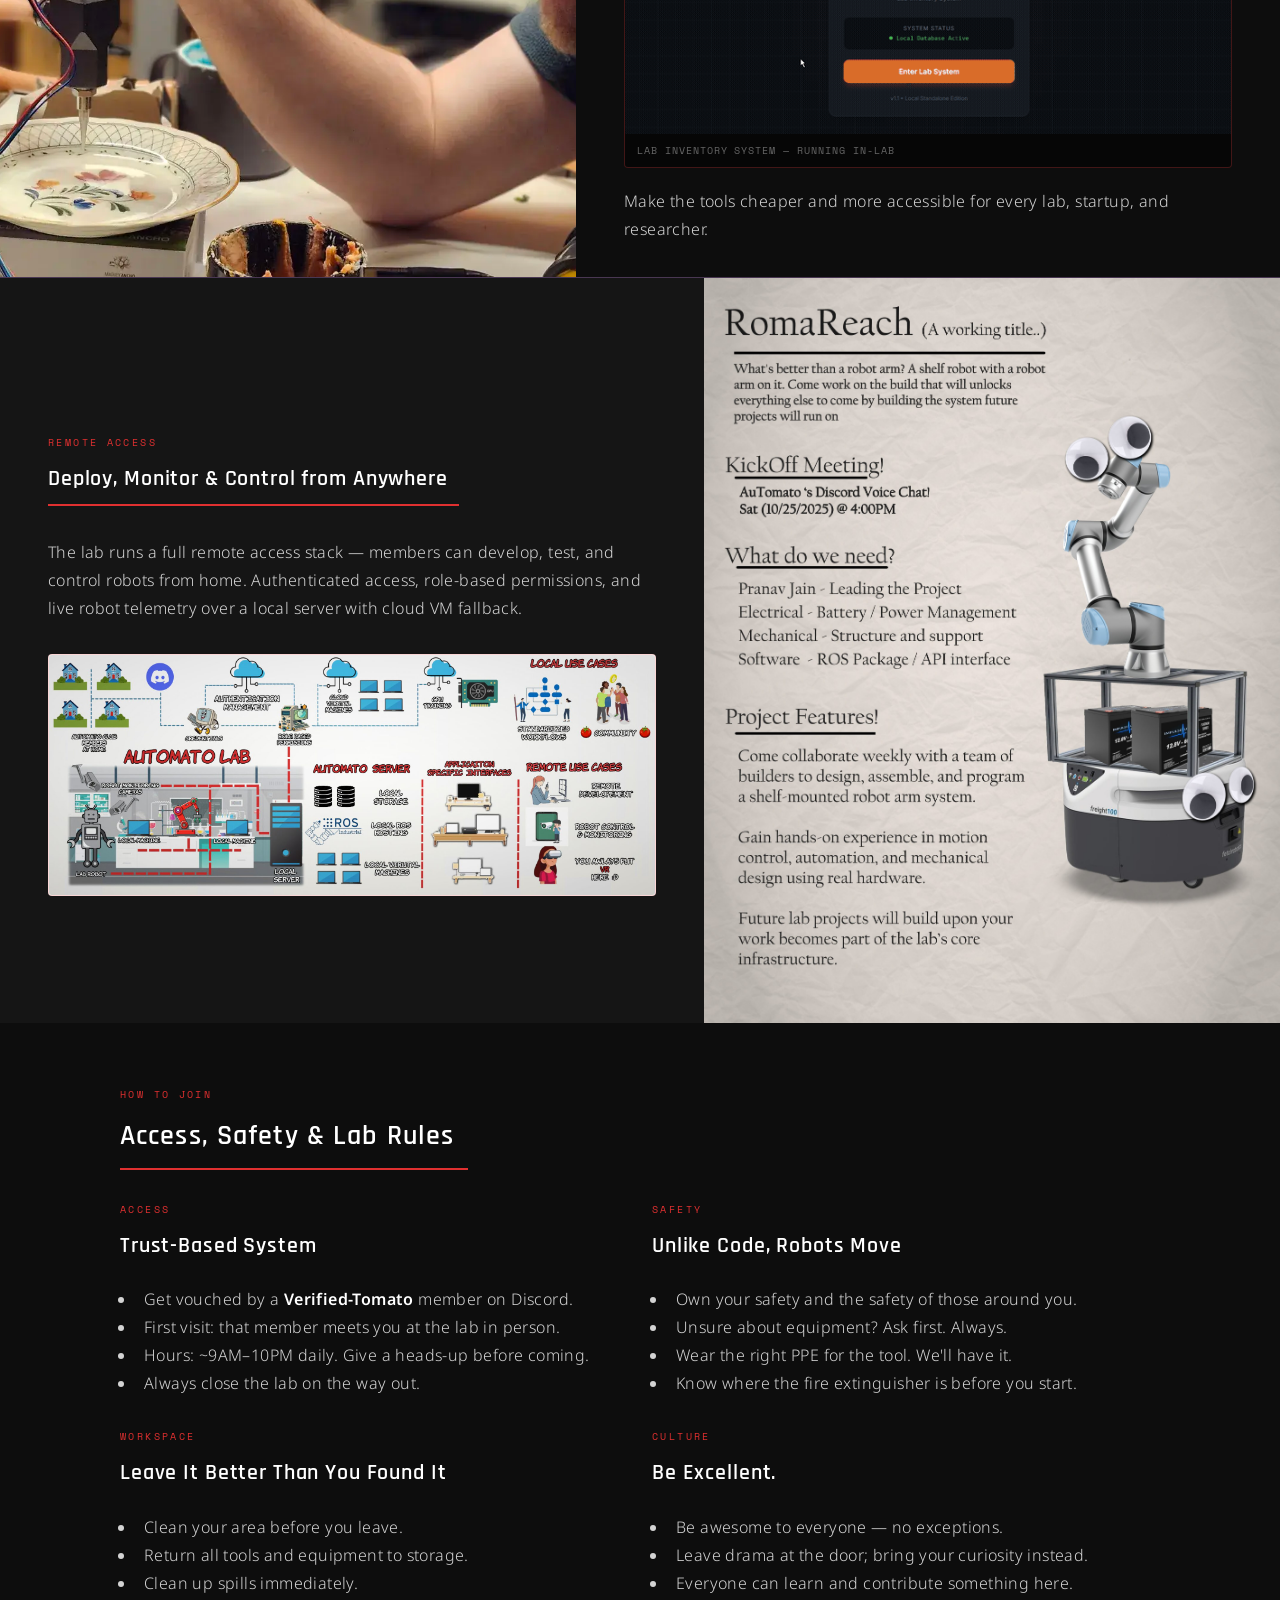
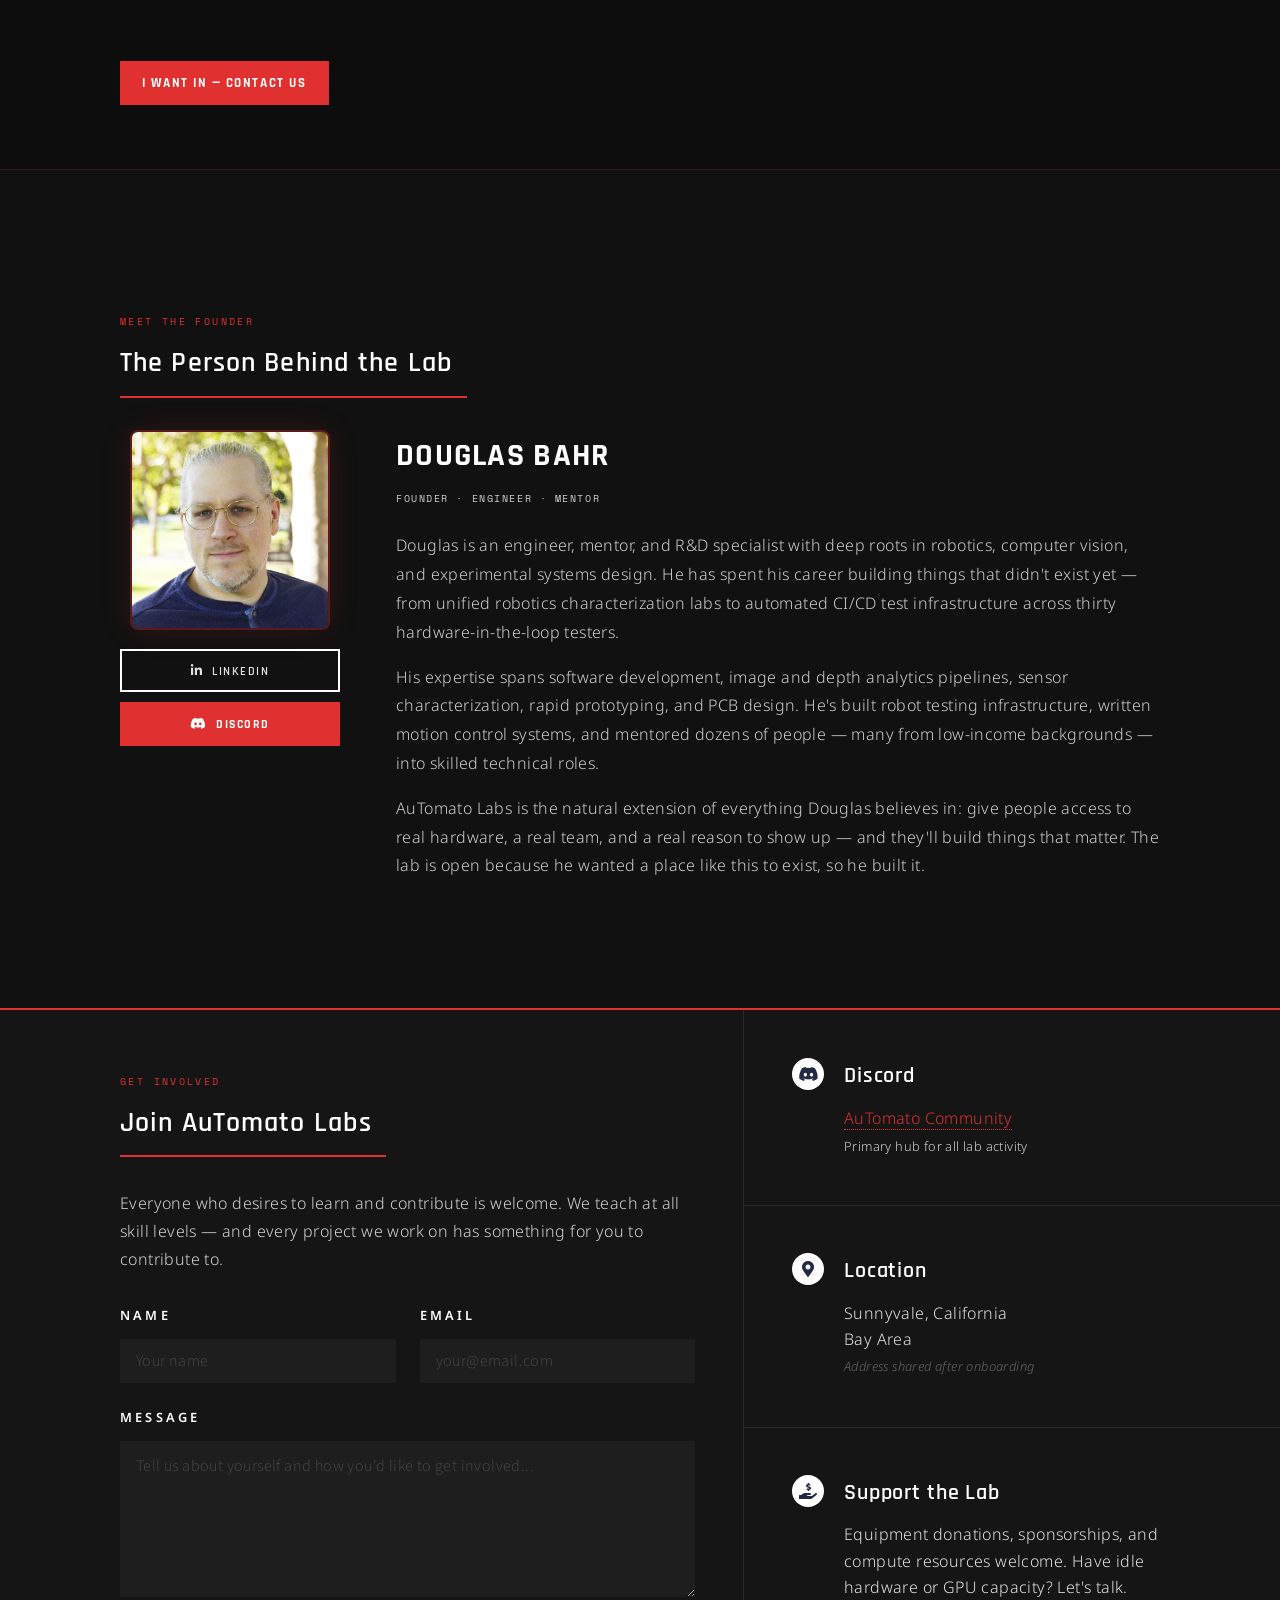
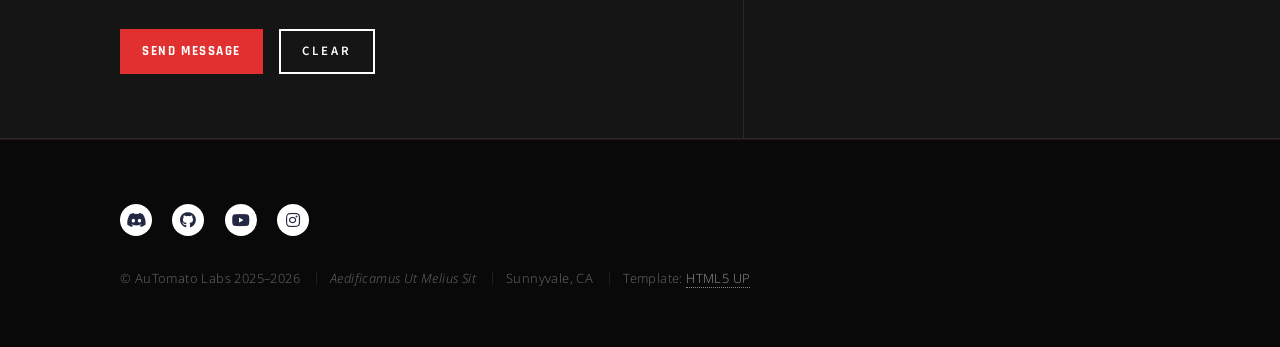
==== commit c141b177: "made mobile slightly better, fixed broken links." ====
--- a/index.html
+++ b/index.html
@@ -52,7 +52,7 @@
                 <h1>Au<span style="color:#e03030;">Tomato</span><br />Labs</h1>
             </header>
             <div class="content">
-                <p class="banner-tagline">Real hardware.<br>Real code.<br>Real community.</p>
+                <p class="banner-tagline">Real Hardware<br>Real Code<br>Real Community</p>
                 <p class="banner-sub">Robot arms · Autonomous systems · AI development · Sunnyvale, CA</p>
                 <ul class="actions" style="margin-top:2rem;">
                     <li><a href="#one" class="button next">What We Build</a></li>
@@ -236,7 +236,7 @@
             <!-- Remote Access — RomaReach image + networkmap diagram -->
             <section>
                 <a href="#contact" class="image">
-                    <img src="tomato_images/Event_Robot_Arm_Carrier_10_18_2025.png" alt="Remote access mobile robot platform" style="object-fit:cover;width:100%;height:100%;" />
+                    <img src="tomato_images/Event_Robot_Arm_Carrier_10_18_2025.jpg" alt="Remote access mobile robot platform" style="object-fit:cover;width:100%;height:100%;" />
                 </a>
                 <div class="content">
                     <div class="inner">
@@ -246,7 +246,7 @@
                         robots from home. Authenticated access, role-based permissions, and live robot
                         telemetry over a local server with cloud VM fallback.</p>
                         <div class="networkmap-wrap">
-                            <img src="tomato_images/networkmap.png" alt="Lab network architecture" class="networkmap-img" />
+                            <img src="tomato_images/networkmap.jpg" alt="Lab network architecture" class="networkmap-img" />
                         </div>
                     </div>
                 </div>
--- a/assets/css/automato.css
+++ b/assets/css/automato.css
@@ -704,3 +704,79 @@
     height: auto;
     display: block;
 }
+
+/* Mobile banner tagline fix */
+@media screen and (max-width: 736px) {
+    #banner .content p.banner-tagline {
+        font-size: 1.6rem !important;
+        line-height: 1.3 !important;
+    }
+}
+
+/* ============================================
+   MOBILE — banner tagline size fix
+   Font too large causes mid-line wrapping
+   which makes <br> lines run together
+   ============================================ */
+@media screen and (max-width: 736px) {
+    #banner .content p.banner-tagline {
+        font-size: 1.55rem !important;
+        line-height: 1.4 !important;
+        letter-spacing: 0.01em !important;
+    }
+    #banner .content p.banner-sub {
+        font-size: 0.72rem !important;
+    }
+}
+
+/* ============================================
+   FIX: Force <br> to actually break lines
+   Template flex layout collapses <br> tags
+   ============================================ */
+#banner .content p.banner-tagline {
+    display: block !important;
+    white-space: pre-line !important;
+}
+
+#banner .content p.banner-tagline br {
+    display: block !important;
+    content: "" !important;
+    margin: 0 !important;
+}
+
+@media screen and (max-width: 980px) {
+    #banner .content p.banner-tagline {
+        font-size: 1.6rem !important;
+        line-height: 1.35 !important;
+    }
+}
+
+/* ============================================
+   MOBILE — logo text size fix
+   ============================================ */
+@media screen and (max-width: 736px) {
+    #header .logo > span {
+        font-size: 1em !important;
+        letter-spacing: 0.02em !important;
+    }
+    #header .logo img {
+        width: 24px !important;
+        height: 24px !important;
+    }
+}
+
+/* ============================================
+   FIX: Template hides .logo span at 480px
+   Override to keep our logo text visible
+   ============================================ */
+@media screen and (max-width: 480px) {
+    #header .logo > span {
+        display: inline-block !important;
+        font-size: 0.8rem !important;
+        letter-spacing: 0.02em !important;
+    }
+    #header .logo img {
+        width: 22px !important;
+        height: 22px !important;
+    }
+}
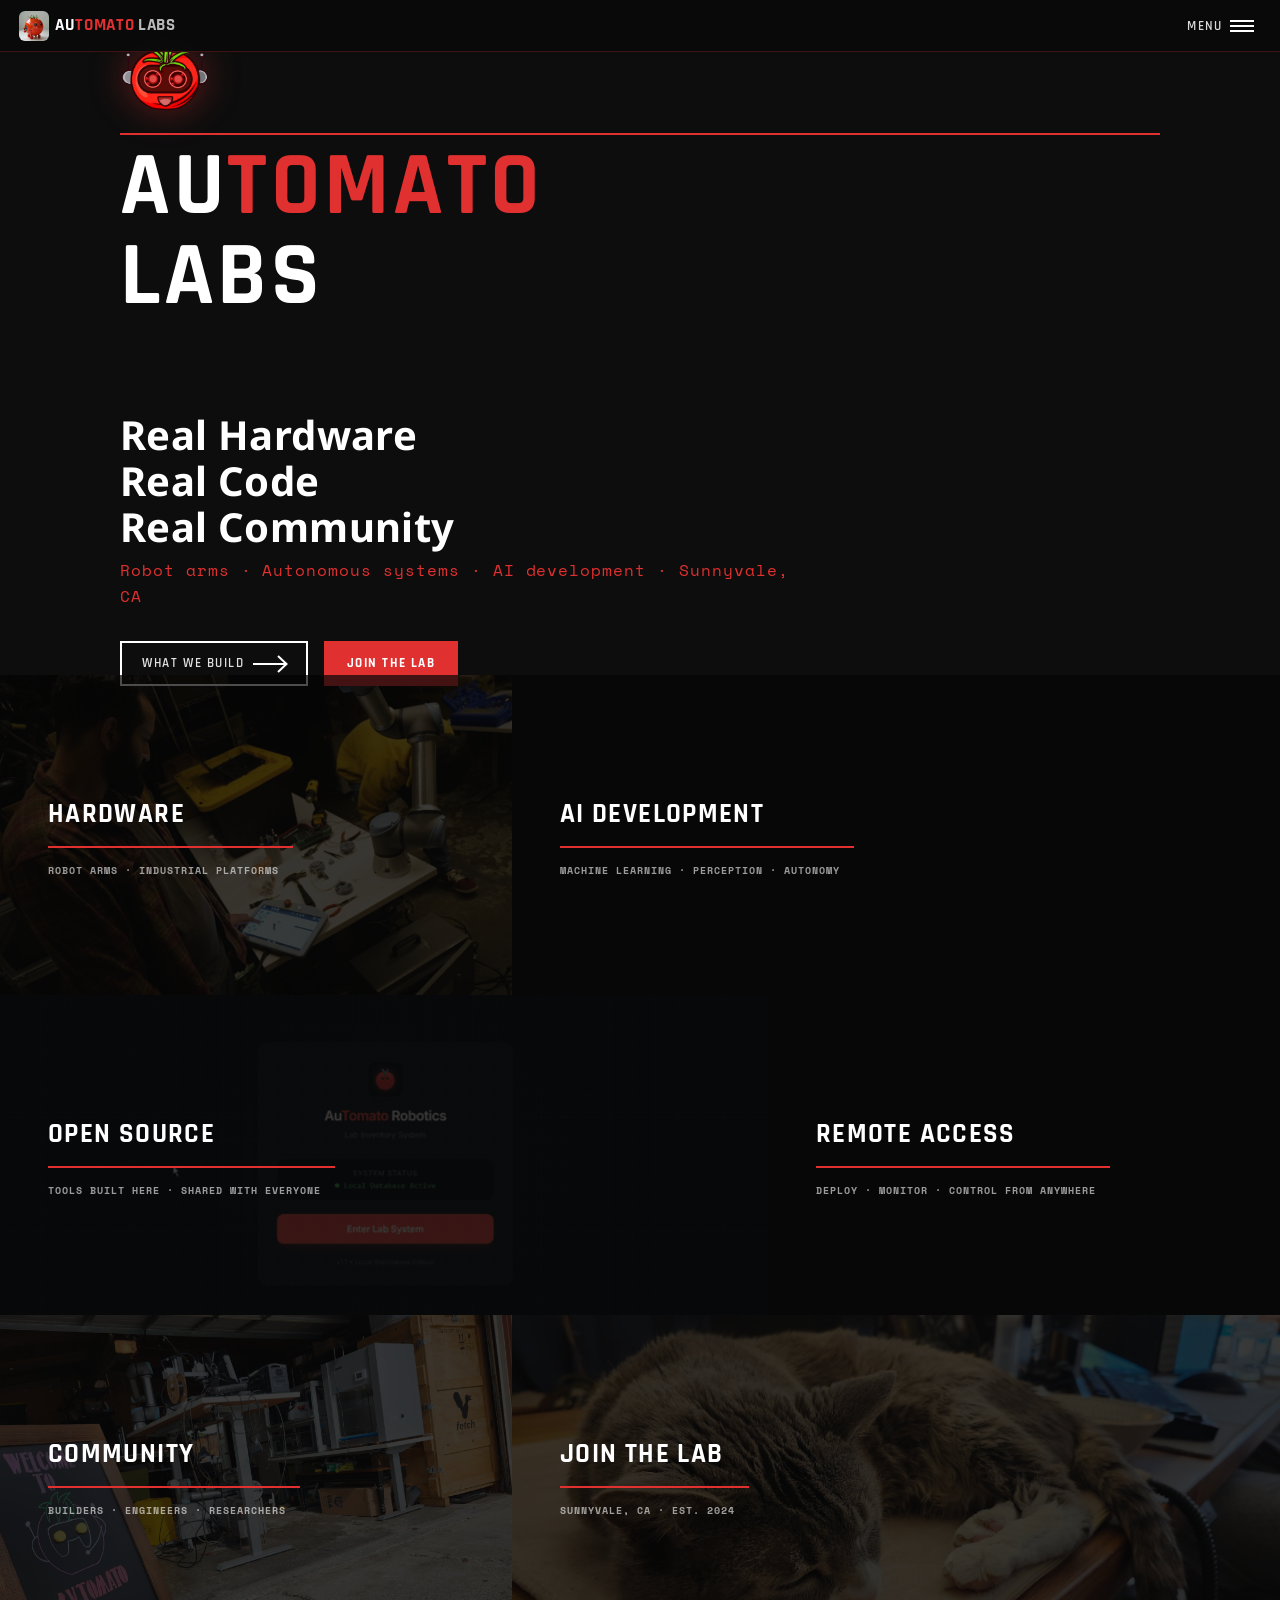
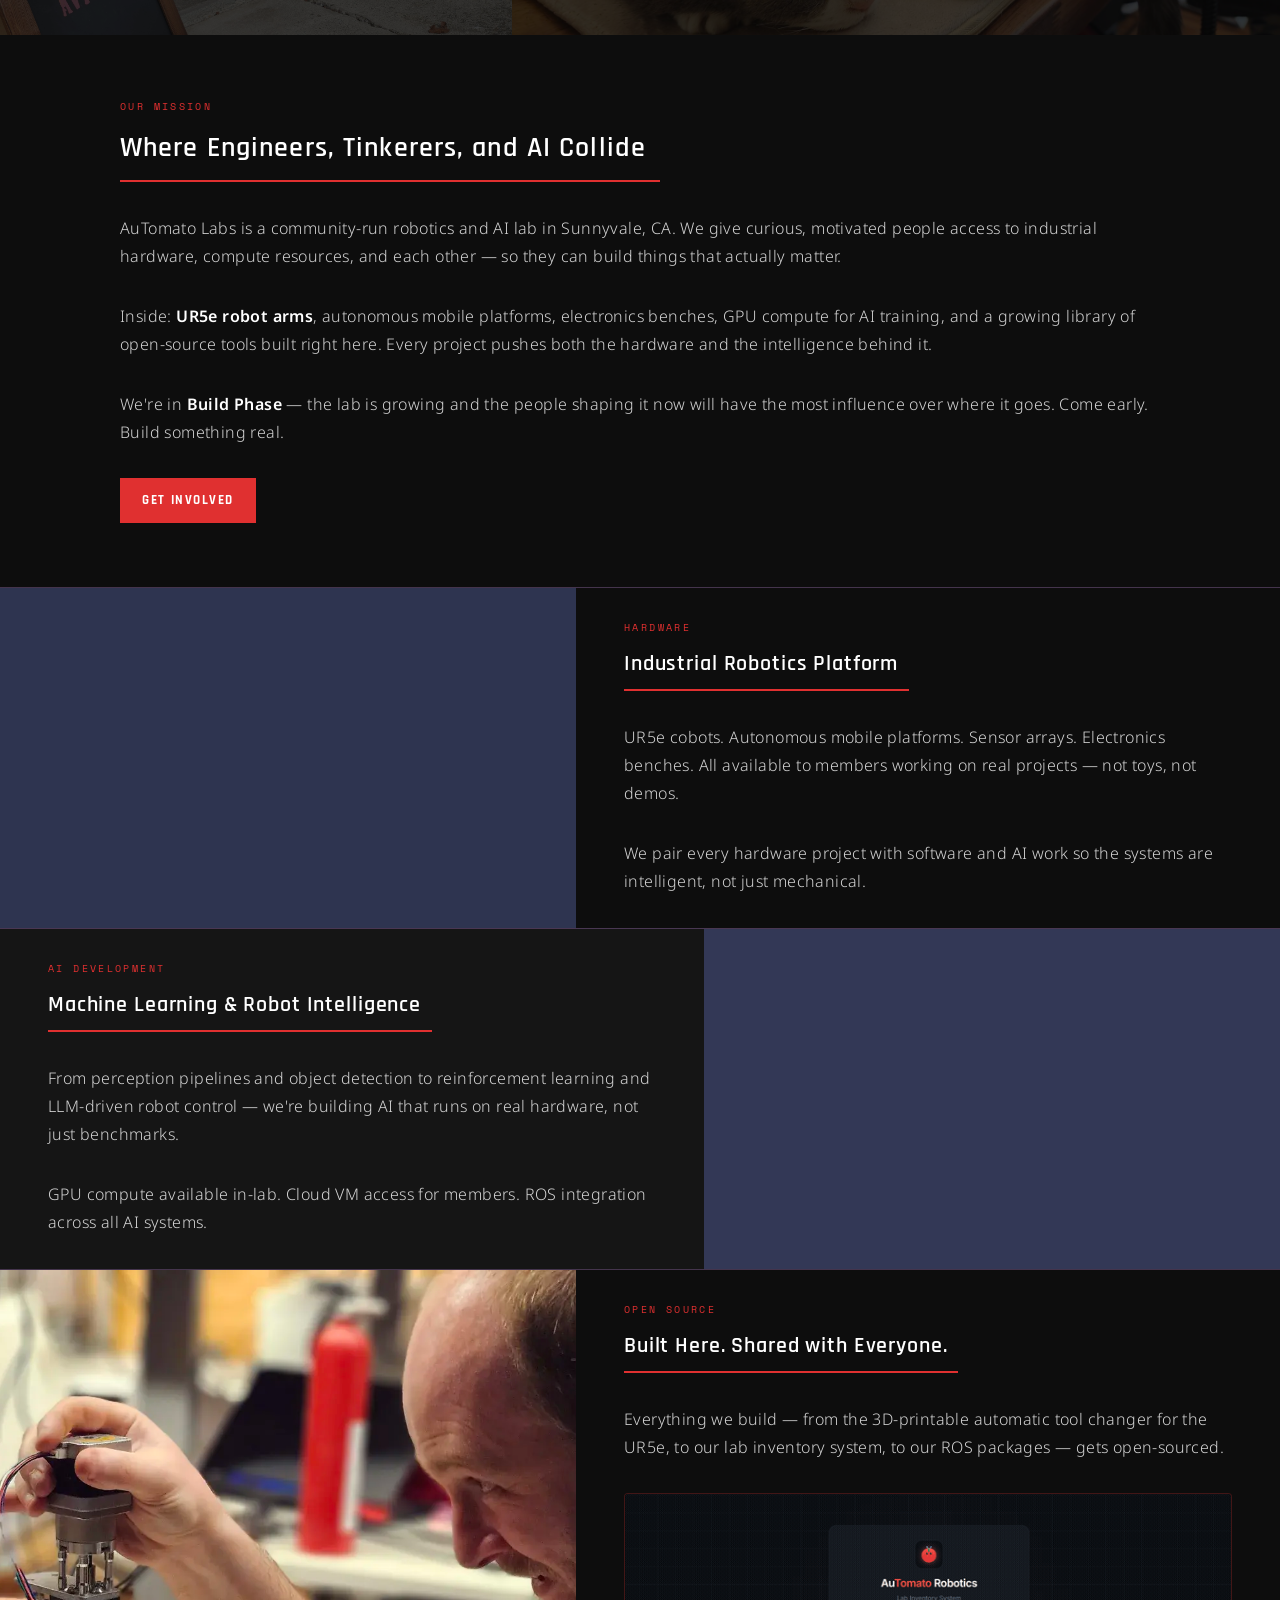
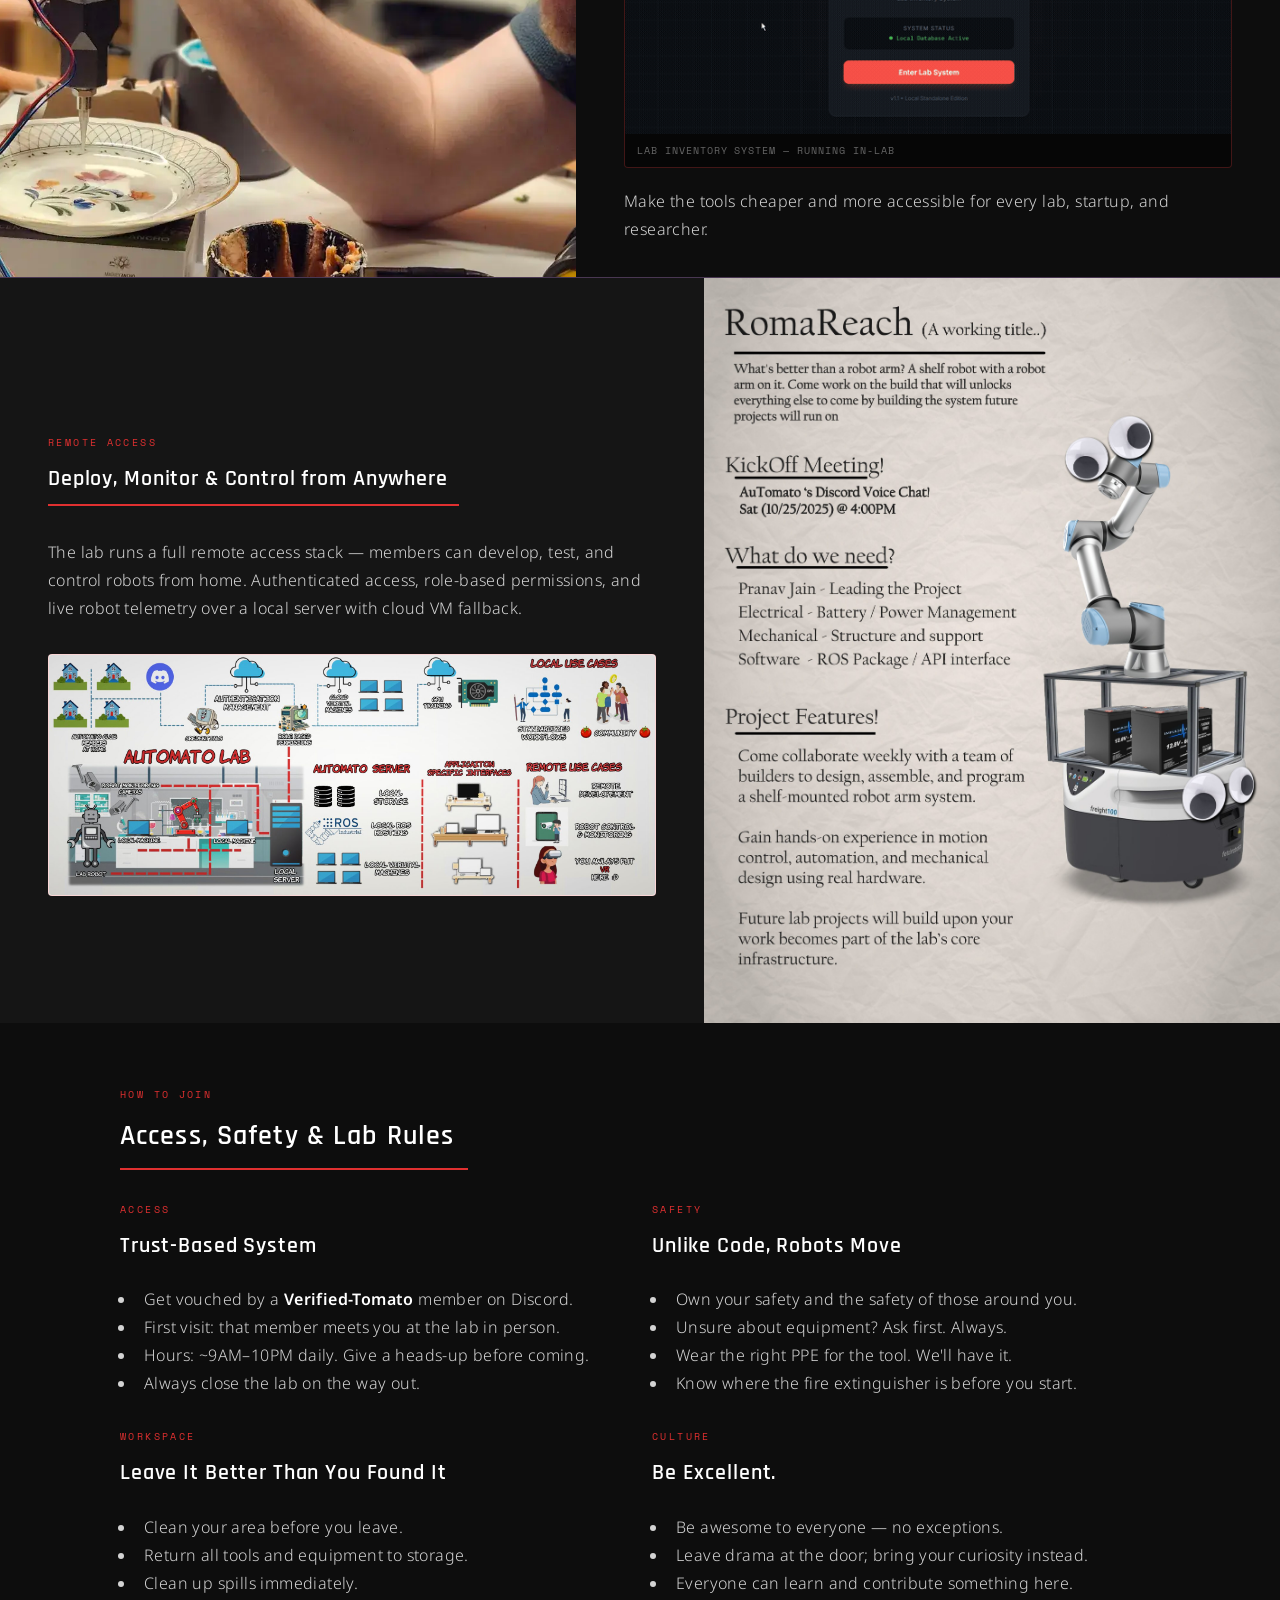
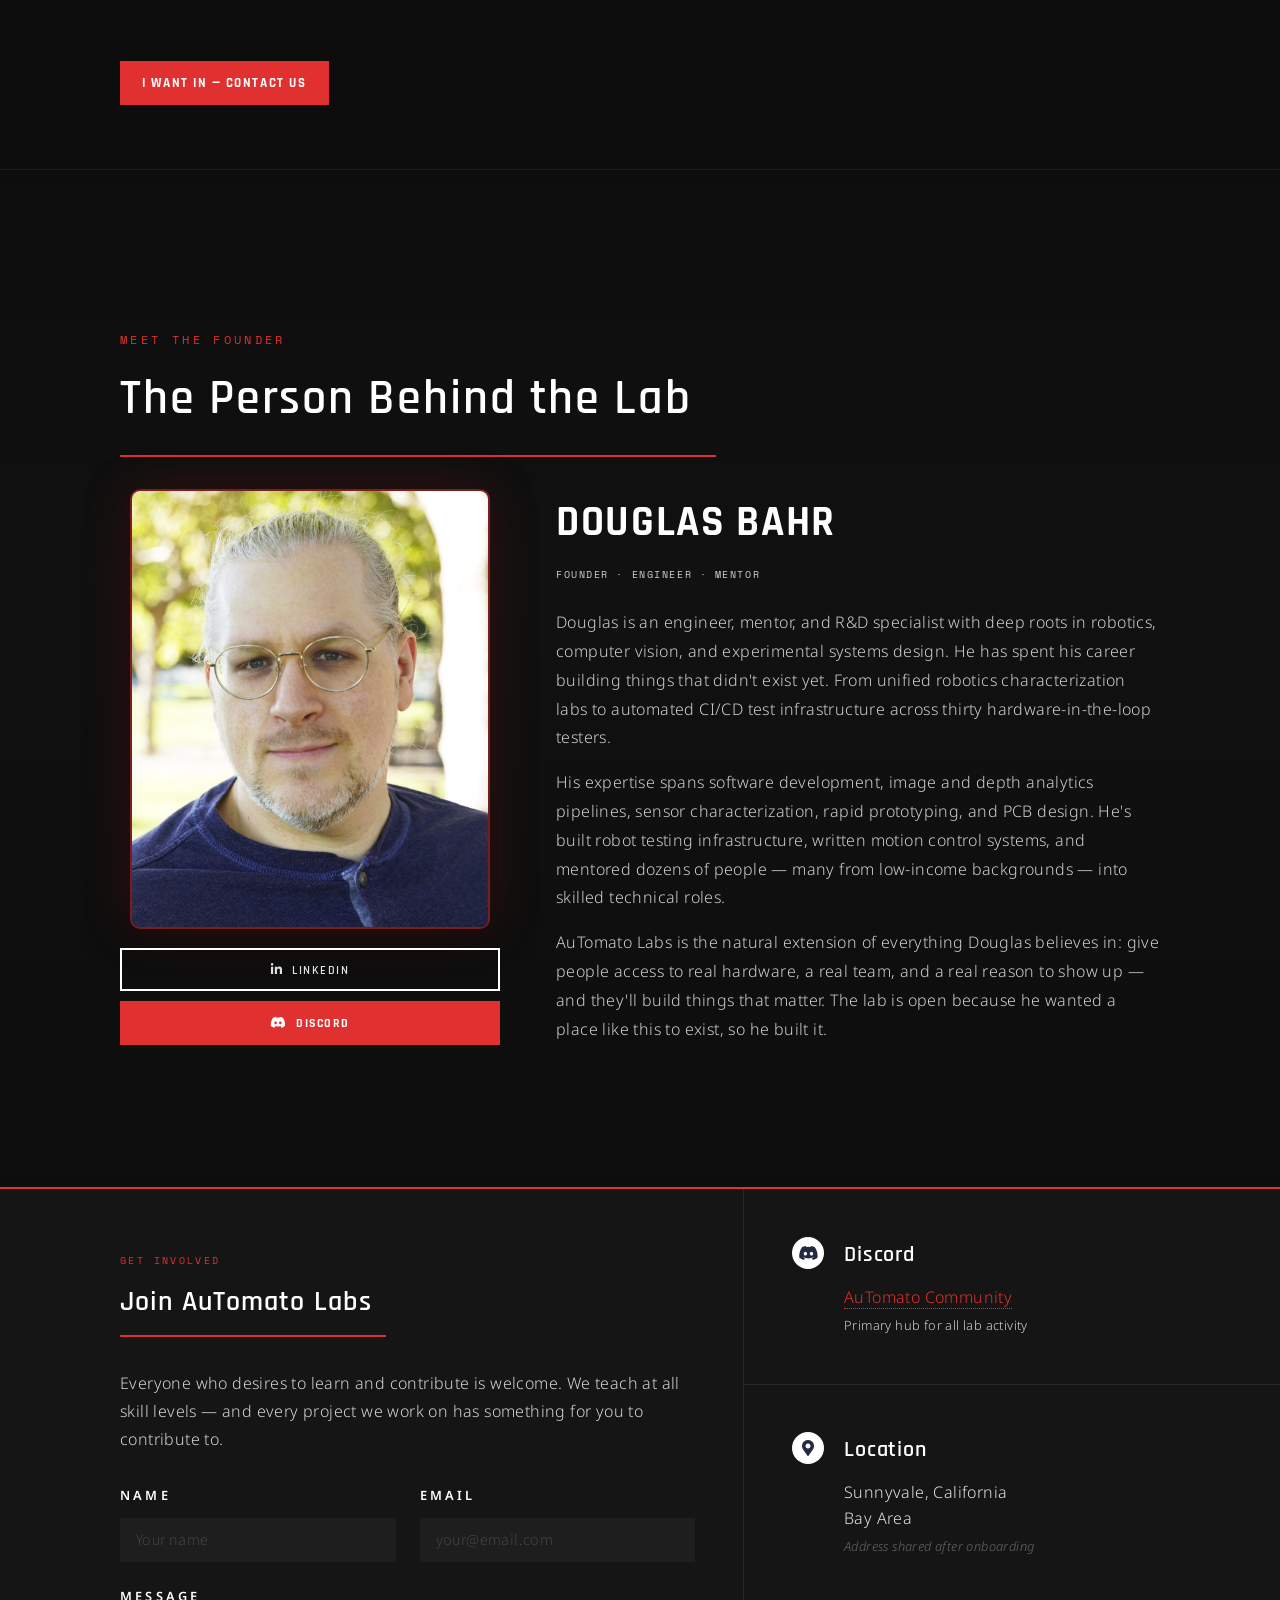
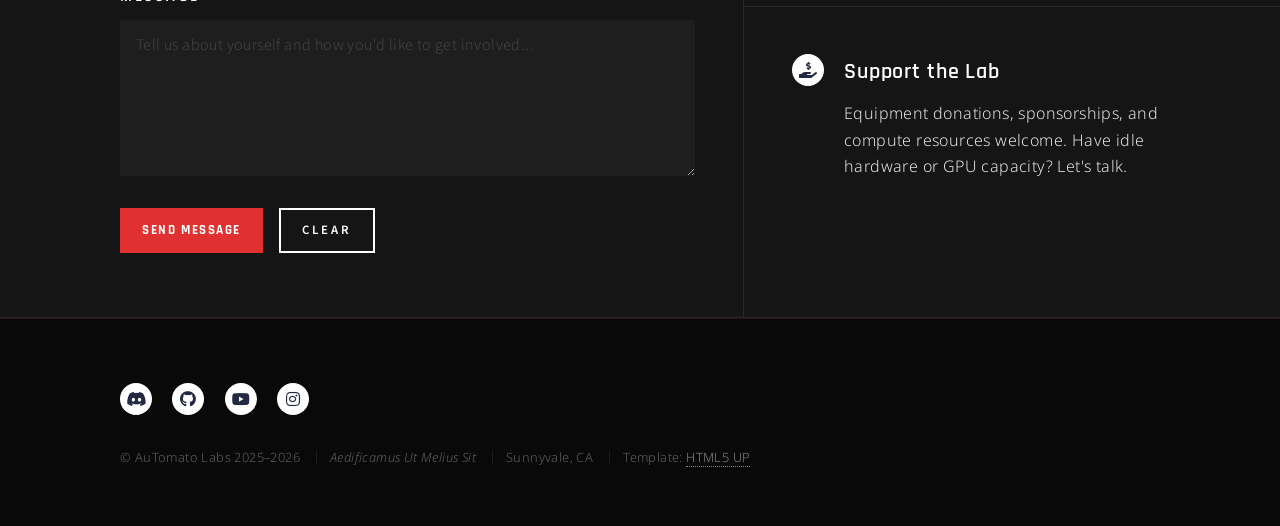
==== commit eefb530f: "Added better for mobile view" ====
--- a/index.html
+++ b/index.html
@@ -331,7 +331,7 @@
                 <div class="founder-bio-col">
                     <h3 style="font-family:'Rajdhani',sans-serif;font-size:2rem;font-weight:700;text-transform:uppercase;letter-spacing:0.04em;margin-bottom:0.2em;">Douglas Bahr</h3>
                     <p style="font-family:'Space Mono',monospace;font-size:0.65rem;letter-spacing:0.15em;text-transform:uppercase;color:#e03030;margin-bottom:1.5rem;">Founder · Engineer · Mentor</p>
-                    <p>Douglas is an engineer, mentor, and R&amp;D specialist with deep roots in robotics, computer vision, and experimental systems design. He has spent his career building things that didn't exist yet — from unified robotics characterization labs to automated CI/CD test infrastructure across thirty hardware-in-the-loop testers.</p>
+                    <p>Douglas is an engineer, mentor, and R&amp;D specialist with deep roots in robotics, computer vision, and experimental systems design. He has spent his career building things that didn't exist yet. From unified robotics characterization labs to automated CI/CD test infrastructure across thirty hardware-in-the-loop testers.</p>
                     <p>His expertise spans software development, image and depth analytics pipelines, sensor characterization, rapid prototyping, and PCB design. He's built robot testing infrastructure, written motion control systems, and mentored dozens of people — many from low-income backgrounds — into skilled technical roles.</p>
                     <p>AuTomato Labs is the natural extension of everything Douglas believes in: give people access to real hardware, a real team, and a real reason to show up — and they'll build things that matter. The lab is open because he wanted a place like this to exist, so he built it.</p>
                 </div>
--- a/assets/css/automato.css
+++ b/assets/css/automato.css
@@ -1,6 +1,6 @@
 /* =============================================
-   AuTomato Labs — Brand Override CSS v3
-   Kills all #242943 navy, applies dark red theme
+   AuTomato Labs — Brand Override CSS
+   Clean consolidated version
    ============================================= */
 
 @import url('https://fonts.googleapis.com/css2?family=Rajdhani:wght@400;600;700&family=Space+Mono:ital,wght@0,400;0,700;1,400&family=Noto+Sans:wght@300;400;600&display=swap');
@@ -11,57 +11,82 @@
     --tomato-dark:   #aa1a1a;
     --bg:            #0d0d0d;
     --bg2:           #151515;
-    --bg3:           #1c1c1c;
     --white:         #ffffff;
     --muted:         rgba(255,255,255,0.5);
     --border-red:    rgba(224,48,48,0.25);
 }
 
-/* ============================================
-   NUKE THE NAVY — body + wrapper backgrounds
-   ============================================ */
-html,
-body,
-#wrapper {
-    background-color: var(--bg) !important;
-}
-
-/* ============================================
-   NUKE THE BANNER NAVY OVERLAY
-   The template uses #banner:after as a colored
-   pseudo-element overlay. Kill it entirely.
-   ============================================ */
-#banner:after {
+/* ---- Base ---- */
+html, body, #wrapper { background-color: var(--bg) !important; }
+body { font-family: 'Noto Sans', sans-serif; color: rgba(255,255,255,0.88) !important; }
+h1,h2,h3,h4,h5,h6 { font-family: 'Rajdhani', sans-serif !important; color: var(--white) !important; letter-spacing: 0.04em; }
+p, li { color: rgba(255,255,255,0.82) !important; line-height: 1.75; }
+strong { color: var(--white) !important; }
+a { color: var(--tomato-red); }
+a:hover { color: var(--tomato-bright); }
+
+/* ---- Scrollbar ---- */
+::-webkit-scrollbar { width: 4px; }
+::-webkit-scrollbar-track { background: var(--bg); }
+::-webkit-scrollbar-thumb { background: var(--tomato-dark); border-radius: 2px; }
+
+/* ---- Header ---- */
+#header {
+    background-color: rgba(10,10,10,0.97) !important;
+    border-bottom: 1px solid var(--border-red) !important;
+}
+
+#header .logo {
+    display: inline-flex !important;
+    align-items: center !important;
+    gap: 0.45em !important;
+    border-bottom: none !important;
+    color: var(--white) !important;
+    text-decoration: none !important;
+}
+
+#header .logo img {
+    width: 30px; height: 30px;
+    border-radius: 6px; object-fit: cover; flex-shrink: 0; align-self: center;
+}
+
+/* Kill template white box on strong */
+#header .logo strong,
+#header .logo:hover strong,
+#header .logo:active strong {
     background-color: transparent !important;
-    opacity: 0 !important;
-    display: none !important;
-}
-
-/* Also kill the preload state that forces opacity:1 */
-body.is-preload #banner:after {
-    opacity: 0 !important;
-}
-
-/* ============================================
-   BANNER — clean dark background, bold type
-   ============================================ */
-#banner {
-    background-color: var(--bg) !important;
-    background-image: none !important;
-}
-
-#banner > .inner {
-    opacity: 1 !important;
-    filter: none !important;
-    transform: none !important;
-}
-
-/* Also kill the preload fade/blur on the inner */
-body.is-preload #banner > .inner {
-    filter: none !important;
-    transform: none !important;
-    opacity: 1 !important;
-}
+    color: #fff !important;
+    padding: 0 !important; margin: 0 !important;
+    line-height: 1 !important; display: inline !important;
+    vertical-align: baseline !important; font-size: inherit !important;
+}
+
+/* Template hides .logo span at 480px — override */
+#header .logo > span {
+    font-family: 'Rajdhani', sans-serif;
+    font-weight: 700; font-size: 1.3em;
+    letter-spacing: 0.04em; text-transform: uppercase;
+    color: var(--white); line-height: 1;
+    display: inline-block !important; vertical-align: middle;
+}
+
+#header nav a {
+    border-color: rgba(224,48,48,0.4) !important;
+    color: rgba(255,255,255,0.85) !important;
+    font-family: 'Rajdhani', sans-serif; font-weight: 600; letter-spacing: 0.1em;
+}
+#header nav a:hover {
+    border-color: var(--tomato-red) !important;
+    color: var(--white) !important;
+    background: rgba(224,48,48,0.1);
+}
+
+/* ---- Banner ---- */
+#banner:after { background-color: transparent !important; opacity: 0 !important; display: none !important; }
+body.is-preload #banner:after { opacity: 0 !important; }
+#banner { background-color: var(--bg) !important; background-image: none !important; }
+#banner > .inner { opacity: 1 !important; filter: none !important; transform: none !important; }
+body.is-preload #banner > .inner { filter: none !important; transform: none !important; opacity: 1 !important; }
 
 #banner header.major h1 {
     font-family: 'Rajdhani', sans-serif !important;
@@ -73,17 +98,41 @@
     color: var(--white) !important;
 }
 
-/* Red line under major headings */
 #banner header.major > :first-child:after,
-header.major > :first-child:after {
-    background-color: var(--tomato-red) !important;
-}
-
-/* ============================================
-   KILL ALL TILE COLOR OVERLAYS
-   nth-child colors: cyan, purple, salmon,
-   orange, blue, green — all gone.
-   ============================================ */
+header.major > :first-child:after { background-color: var(--tomato-red) !important; }
+
+#banner > .inner .content { display: block !important; margin: 0 !important; }
+#banner > .inner .content > * { margin-right: 0 !important; margin-bottom: 1rem !important; }
+
+#banner .content p,
+#banner .content p.banner-tagline,
+#banner .content p.banner-sub {
+    font-size: 2rem !important; font-weight: 400 !important;
+    letter-spacing: 0.01em !important; text-transform: none !important;
+    line-height: 1.5 !important; color: rgba(255,255,255,0.88) !important;
+    max-width: 700px;
+}
+
+#banner .content p.banner-tagline {
+    font-size: 2.5rem !important; font-weight: 700 !important;
+    color: #fff !important; margin-bottom: 0.5rem !important;
+    line-height: 1.15 !important;
+    display: block !important; white-space: pre-line !important;
+}
+
+#banner .content p.banner-tagline br { display: block !important; content: "" !important; }
+
+#banner .content p.banner-sub {
+    font-family: 'Space Mono', monospace !important;
+    font-size: 1rem !important; letter-spacing: 0.06em !important;
+    color: var(--tomato-red) !important; margin-bottom: 0 !important; line-height: 1.6 !important;
+}
+
+/* ---- Banner logo ---- */
+.banner-logo-wrap { margin-bottom: 1.2rem; }
+.banner-logo { width: 90px; height: auto; filter: drop-shadow(0 0 18px rgba(224,48,48,0.4)); }
+
+/* ---- Tiles — kill all color overlays ---- */
 .tiles article:before,
 .tiles article:nth-child(6n - 5):before,
 .tiles article:nth-child(6n - 4):before,
@@ -91,683 +140,208 @@
 .tiles article:nth-child(6n - 2):before,
 .tiles article:nth-child(6n - 1):before,
 .tiles article:nth-child(6n):before {
-    background-color: rgba(8, 8, 8, 0.72) !important;
+    background-color: rgba(8,8,8,0.72) !important;
     opacity: 1 !important;
     transition: background-color 0.4s ease !important;
 }
-
-.tiles article:hover:before {
-    background-color: rgba(8, 8, 8, 0.45) !important;
-    opacity: 1 !important;
-}
-
-.tiles article:after {
-    background-color: rgba(0,0,0,0.25) !important;
-}
-
-/* Tile text — bold and legible */
+.tiles article:hover:before { background-color: rgba(8,8,8,0.45) !important; opacity: 1 !important; }
+.tiles article:after { background-color: rgba(0,0,0,0.25) !important; }
+
 .tiles article header.major h3 a {
-    font-family: 'Rajdhani', sans-serif !important;
-    font-size: 1.7rem !important;
-    font-weight: 700 !important;
-    letter-spacing: 0.05em !important;
-    text-transform: uppercase !important;
-    color: var(--white) !important;
-}
-
-.tiles article header.major h3 a:after {
-    background-color: var(--tomato-red) !important;
-}
-
+    font-family: 'Rajdhani', sans-serif !important; font-size: 1.7rem !important;
+    font-weight: 700 !important; letter-spacing: 0.05em !important;
+    text-transform: uppercase !important; color: var(--white) !important;
+}
+.tiles article header.major h3 a:after { background-color: var(--tomato-red) !important; }
 .tiles article header.major p {
-    font-family: 'Space Mono', monospace !important;
-    font-size: 0.62rem !important;
-    letter-spacing: 0.1em !important;
-    text-transform: uppercase !important;
+    font-family: 'Space Mono', monospace !important; font-size: 0.62rem !important;
+    letter-spacing: 0.1em !important; text-transform: uppercase !important;
     color: rgba(255,255,255,0.6) !important;
 }
 
-/* ============================================
-   HEADER
-   ============================================ */
-#header {
-    background-color: rgba(10, 10, 10, 0.97) !important;
-    border-bottom: 1px solid var(--border-red) !important;
-}
-
-#header .logo {
-    display: inline-flex !important;
-    align-items: center !important;
-    gap: 0.45em !important;
-    border-bottom: none !important;
-    color: var(--white) !important;
-    text-decoration: none !important;
-}
-
-#header .logo img {
-    width: 30px;
-    height: 30px;
-    border-radius: 6px;
-    object-fit: cover;
-    flex-shrink: 0;
-    align-self: center;
-}
-
-#header .logo strong {
-    font-family: 'Rajdhani', sans-serif;
-    font-weight: 700;
-    font-size: 1.3em;
-    letter-spacing: 0.04em;
-    text-transform: uppercase;
-    color: var(--white);
-    line-height: 1;
-}
-
-#header .logo > span {
-    font-family: 'Rajdhani', sans-serif;
-    font-weight: 700;
-    font-size: 1.3em;
-    letter-spacing: 0.04em;
-    text-transform: uppercase;
-    color: var(--white);
-    line-height: 1;
-    display: inline-block;
-    vertical-align: middle;
-}
-
-#header nav a {
-    border-color: rgba(224,48,48,0.4) !important;
-    color: rgba(255,255,255,0.85) !important;
-    font-family: 'Rajdhani', sans-serif;
-    font-weight: 600;
-    letter-spacing: 0.1em;
-}
-
-#header nav a:hover {
-    border-color: var(--tomato-red) !important;
-    color: var(--white) !important;
-    background: rgba(224,48,48,0.1);
-}
-
-/* ============================================
-   SECTION BACKGROUNDS
-   ============================================ */
-#main,
-#mission,
-#rules,
-#spotlights,
+/* ---- Video tiles ---- */
+.tiles article.tile-has-video { background-image: none !important; }
+.tiles article .tile-bg-video {
+    position: absolute !important; top: 0 !important; left: 0 !important;
+    width: 100% !important; height: 100% !important; object-fit: cover !important;
+    z-index: 0 !important; display: block !important; pointer-events: none;
+}
+.tiles article.tile-has-video:before,
+.tiles article.tile-has-video:after { z-index: 1 !important; }
+.tiles article.tile-has-video header.major { position: relative; z-index: 4 !important; }
+
+/* ---- Spotlight videos ---- */
+.spotlight-video-wrap {
+    position: relative !important; overflow: hidden !important; display: block !important;
+}
+.spotlight-video {
+    position: absolute !important; top: 0 !important; left: 0 !important;
+    width: 100% !important; height: 100% !important;
+    object-fit: cover !important; display: block !important;
+}
+
+/* ---- Section backgrounds ---- */
+#main, #mission, #rules, #spotlights,
 .spotlights section .content,
-section.spotlights {
-    background-color: var(--bg) !important;
-}
-
-.spotlights section:nth-child(even) .content {
-    background-color: var(--bg2) !important;
-}
-
-.spotlights section {
-    border-top: 1px solid rgba(224,48,48,0.12) !important;
-}
-
-/* ============================================
-   TYPOGRAPHY — section bodies
-   ============================================ */
-body {
-    font-family: 'Noto Sans', sans-serif;
-    color: rgba(255,255,255,0.88) !important;
-}
-
-h1, h2, h3, h4, h5, h6 {
-    font-family: 'Rajdhani', sans-serif !important;
-    color: var(--white) !important;
-    letter-spacing: 0.04em;
-}
-
-p, li {
-    color: rgba(255,255,255,0.82) !important;
-    line-height: 1.75;
-}
-
-strong { color: var(--white) !important; }
-
-/* ============================================
-   BUTTONS
-   ============================================ */
-.button.primary,
-input[type="submit"].primary {
-    background-color: var(--tomato-red) !important;
-    border-color: var(--tomato-red) !important;
-    color: var(--white) !important;
-    font-family: 'Rajdhani', sans-serif !important;
-    font-weight: 700 !important;
-    letter-spacing: 0.12em !important;
-    text-transform: uppercase !important;
-}
-
-.button.primary:hover,
-input[type="submit"].primary:hover {
-    background-color: var(--tomato-bright) !important;
-    border-color: var(--tomato-bright) !important;
-}
-
+section.spotlights { background-color: var(--bg) !important; }
+.spotlights section:nth-child(even) .content { background-color: var(--bg2) !important; }
+.spotlights section { border-top: 1px solid rgba(224,48,48,0.12) !important; }
+
+/* ---- Buttons ---- */
+.button.primary, input[type="submit"].primary {
+    background-color: var(--tomato-red) !important; border-color: var(--tomato-red) !important;
+    color: var(--white) !important; font-family: 'Rajdhani', sans-serif !important;
+    font-weight: 700 !important; letter-spacing: 0.12em !important; text-transform: uppercase !important;
+}
+.button.primary:hover, input[type="submit"].primary:hover {
+    background-color: var(--tomato-bright) !important; border-color: var(--tomato-bright) !important;
+}
 .button {
-    border-color: rgba(224,48,48,0.45) !important;
-    color: rgba(255,255,255,0.88) !important;
-    font-family: 'Rajdhani', sans-serif !important;
-    font-weight: 600 !important;
-    letter-spacing: 0.12em !important;
-    text-transform: uppercase !important;
-}
-
-.button:hover {
-    border-color: var(--tomato-red) !important;
-    color: var(--white) !important;
-}
-
-/* ============================================
-   MENU
-   ============================================ */
-#menu {
-    background: #111111 !important;
-    border-left: 3px solid var(--tomato-red) !important;
-}
-
+    border-color: rgba(224,48,48,0.45) !important; color: rgba(255,255,255,0.88) !important;
+    font-family: 'Rajdhani', sans-serif !important; font-weight: 600 !important;
+    letter-spacing: 0.12em !important; text-transform: uppercase !important;
+}
+.button:hover { border-color: var(--tomato-red) !important; color: var(--white) !important; }
+
+/* ---- Menu ---- */
+#menu { background: #111 !important; border-left: 3px solid var(--tomato-red) !important; }
 #menu .links a {
-    font-family: 'Rajdhani', sans-serif;
-    font-weight: 600;
-    font-size: 1.05rem;
-    letter-spacing: 0.1em;
-    text-transform: uppercase;
-    border-bottom-color: rgba(224,48,48,0.15) !important;
-    color: rgba(255,255,255,0.8) !important;
-}
-
+    font-family: 'Rajdhani', sans-serif; font-weight: 600; font-size: 1.05rem;
+    letter-spacing: 0.1em; text-transform: uppercase;
+    border-bottom-color: rgba(224,48,48,0.15) !important; color: rgba(255,255,255,0.8) !important;
+}
 #menu .links a:hover { color: var(--tomato-bright) !important; }
 
-/* ============================================
-   CONTACT
-   ============================================ */
-#contact {
-    background-color: var(--bg2) !important;
-    border-top: 2px solid var(--tomato-red);
-}
-
+/* ---- Contact ---- */
+#contact { background-color: var(--bg2) !important; border-top: 2px solid var(--tomato-red); }
 #contact h2, #contact h3 { color: var(--white) !important; }
-
-#contact input[type="text"],
-#contact input[type="email"],
-#contact textarea {
+#contact input[type="text"], #contact input[type="email"], #contact textarea {
     background-color: rgba(255,255,255,0.04) !important;
-    border-color: rgba(224,48,48,0.3) !important;
-    color: var(--white) !important;
-}
-
-#contact input:focus,
-#contact textarea:focus {
-    border-color: var(--tomato-red) !important;
-}
-
-.contact-method h3 {
-    color: var(--white) !important;
-}
-
-/* ============================================
-   FOOTER
-   ============================================ */
-#footer {
-    background-color: #090909 !important;
-    border-top: 1px solid rgba(224,48,48,0.18) !important;
-}
-
+    border-color: rgba(224,48,48,0.3) !important; color: var(--white) !important;
+}
+#contact input:focus, #contact textarea:focus { border-color: var(--tomato-red) !important; }
+.contact-method h3 { color: var(--white) !important; }
+
+/* ---- Footer ---- */
+#footer { background-color: #090909 !important; border-top: 1px solid rgba(224,48,48,0.18) !important; }
 #footer .icons a { color: rgba(255,255,255,0.38) !important; }
 #footer .icons a:hover { color: var(--tomato-red) !important; }
 #footer .copyright li { color: rgba(255,255,255,0.35) !important; }
 #footer .copyright a { color: var(--muted) !important; }
 
+/* ---- Utility ---- */
+.section-tag {
+    font-family: 'Space Mono', monospace; font-size: 0.62rem;
+    letter-spacing: 0.24em; text-transform: uppercase;
+    color: var(--tomato-red); display: block; margin-bottom: 0.6rem;
+}
+
+/* ---- Inline GIF ---- */
+.inline-gif-wrap {
+    margin: 1.2rem 0; border: 1px solid rgba(224,48,48,0.25);
+    border-radius: 4px; overflow: hidden; background: #0d0d0d;
+}
+.inline-gif { width: 100%; height: auto; display: block; max-height: 240px; object-fit: cover; }
+.gif-caption {
+    font-family: 'Space Mono', monospace !important; font-size: 0.6rem !important;
+    letter-spacing: 0.1em !important; text-transform: uppercase !important;
+    color: rgba(255,255,255,0.38) !important; padding: 0.5rem 0.75rem;
+    background: rgba(0,0,0,0.5); margin: 0 !important;
+}
+
+/* ---- Network map ---- */
+.networkmap-wrap {
+    margin-top: 1.2rem; border: 1px solid rgba(224,48,48,0.2);
+    border-radius: 4px; overflow: hidden; background: #fff;
+}
+.networkmap-img { width: 100%; height: auto; display: block; }
+
+/* ---- Inline flyer ---- */
+.inline-flyer-wrap {
+    margin: 1.2rem 0; border: 1px solid rgba(224,48,48,0.2);
+    border-radius: 4px; overflow: hidden; background: #fff;
+}
+.inline-flyer { width: 100%; height: auto; display: block; }
+
 /* ============================================
-   GLOBAL LINKS
+   FOUNDER SECTION
    ============================================ */
-a { color: var(--tomato-red); }
-a:hover { color: var(--tomato-bright); }
+#about {
+    padding: 6rem 0 !important;
+    background: linear-gradient(180deg, #0d0d0d 0%, #111 40%, #0d0d0d 100%) !important;
+}
+#about header.major h2 { font-size: 3rem !important; }
+
+#about .section-tag {
+    font-size: 0.75rem !important;
+    letter-spacing: 0.28em !important;
+}
+
+.founder-wrap {
+    display: flex; gap: 3.5rem; align-items: flex-start; flex-wrap: wrap;
+}
+
+.founder-photo-col {
+    flex: 0 0 380px;
+    display: flex; flex-direction: column; align-items: center; gap: 1.2rem;
+}
+
+.founder-photo-box {
+    width: 360px; height: 440px;
+    border-radius: 10px; overflow: hidden;
+    border: 2px solid rgba(224,48,48,0.5);
+    box-shadow: 0 0 50px rgba(224,48,48,0.2), 0 8px 40px rgba(0,0,0,0.6);
+}
+
+.founder-photo {
+    width: 100%; height: 100%;
+    object-fit: cover; object-position: center center; display: block;
+}
+
+.founder-links {
+    display: flex; flex-direction: column; gap: 0.6rem; width: 100%;
+}
+.founder-links .button { text-align: center; width: 100%; font-size: 0.78rem !important; }
+
+.founder-bio-col { flex: 1; min-width: 260px; }
+.founder-bio-col h3 { font-size: 2.6rem !important; }
+.founder-bio-col p { color: rgba(255,255,255,0.8) !important; line-height: 1.8; margin-bottom: 1rem; }
 
 /* ============================================
-   UTILITY CLASSES
-   ============================================ */
-.section-tag {
-    font-family: 'Space Mono', monospace;
-    font-size: 0.62rem;
-    letter-spacing: 0.24em;
-    text-transform: uppercase;
-    color: var(--tomato-red);
-    display: block;
-    margin-bottom: 0.6rem;
-}
-
-.motto {
-    display: block;
-    font-family: 'Space Mono', monospace;
-    font-size: 0.68rem;
-    letter-spacing: 0.14em;
-    text-transform: uppercase;
-    color: rgba(255,255,255,0.45);
-    border-left: 2px solid var(--tomato-red);
-    padding-left: 1em;
-    margin-bottom: 1.5rem;
-    line-height: 1.7;
-}
-
-.stats-bar {
-    display: flex;
-    gap: 2.5rem;
-    flex-wrap: wrap;
-    margin: 1.5rem 0 2rem;
-    padding: 1.4rem 1.8rem;
-    background: rgba(224,48,48,0.07);
-    border: 1px solid rgba(224,48,48,0.22);
-    border-radius: 3px;
-}
-
-.stats-bar .stat {
-    display: flex;
-    flex-direction: column;
-}
-
-.stats-bar .stat-number {
-    font-family: 'Rajdhani', sans-serif;
-    font-size: 2.4rem;
-    font-weight: 700;
-    color: var(--tomato-red);
-    line-height: 1;
-}
-
-.stats-bar .stat-label {
-    font-family: 'Space Mono', monospace;
-    font-size: 0.58rem;
-    letter-spacing: 0.12em;
-    text-transform: uppercase;
-    color: rgba(255,255,255,0.45);
-    margin-top: 0.2rem;
-}
-
-/* Scrollbar */
-::-webkit-scrollbar { width: 4px; }
-::-webkit-scrollbar-track { background: var(--bg); }
-::-webkit-scrollbar-thumb { background: var(--tomato-dark); border-radius: 2px; }
-
-/* ============================================
-   LOGO — kill the white box on <strong>
-   ============================================ */
-#header .logo strong,
-#header .logo:hover strong,
-#header .logo:active strong {
-    background-color: transparent !important;
-    color: #ffffff !important;
-    padding: 0 !important;
-    margin: 0 !important;
-    line-height: 1 !important;
-    display: inline !important;
-    vertical-align: baseline !important;
-    font-size: inherit !important;
-}
-
-#header .logo strong em {
-    color: var(--tomato-red);
-    font-style: normal;
-}
-
-/* ============================================
-   BANNER — override forced all-caps tiny text
-   The template applies: font-size:0.7em,
-   font-weight:600, letter-spacing:0.25em,
-   text-transform:uppercase to #banner p
-   ============================================ */
-#banner .content p,
-#banner .content p.banner-tagline,
-#banner .content p.banner-sub {
-    font-size: 2rem !important;
-    font-weight: 400 !important;
-    letter-spacing: 0.01em !important;
-    text-transform: none !important;
-    line-height: 1.5 !important;
-    color: rgba(255,255,255,0.88) !important;
-    max-width: 700px;
-}
-
-#banner .content p.banner-tagline {
-    font-size: 2.5rem !important;
-    font-weight: 700 !important;
-    color: #ffffff !important;
-    margin-bottom: 0.5rem !important;
-    line-height: 1.2 !important;
-}
-
-#banner .content p.banner-sub {
-    font-family: 'Space Mono', monospace !important;
-    font-size: 1rem !important;
-    letter-spacing: 0.06em !important;
-    color: var(--tomato-red) !important;
-    margin-bottom: 0 !important;
-    line-height: 1.6 !important;
-}
-
-/* Make banner content flex column so text stacks cleanly */
-#banner > .inner .content {
-    display: block !important;
-    margin: 0 !important;
-}
-
-#banner > .inner .content > * {
-    margin-right: 0 !important;
-    margin-bottom: 1rem !important;
-}
-
-/* ============================================
-   BANNER LOGO (transparent PNG above title)
-   ============================================ */
-.banner-logo-wrap {
-    margin-bottom: 1.2rem;
-}
-
-.banner-logo {
-    width: 90px;
-    height: auto;
-    filter: drop-shadow(0 0 18px rgba(224,48,48,0.4));
-}
-
-/* ============================================
-   VIDEO TILES
-   Videos need to fill tile the same way
-   img does — absolute positioned, cover
-   ============================================ */
-.tiles article .tile-video-wrap,
-.tiles article span.tile-video-wrap {
-    display: block;
-    position: absolute !important;
-    inset: 0;
-    overflow: hidden;
-    z-index: 0;
-}
-
-.tiles article .tile-video-wrap video {
-    width: 100%;
-    height: 100%;
-    object-fit: cover;
-    display: block;
-}
-
-/* ============================================
-   VIDEO SPOTLIGHTS
-   ============================================ */
-.spotlight-video-wrap {
-    position: relative;
-    overflow: hidden;
-    display: block;
-}
-
-.spotlight-video {
-    width: 100%;
-    height: 100%;
-    object-fit: cover;
-    display: block;
-    position: absolute;
-    top: 0;
-    left: 0;
-}
-
-/* ============================================
-   INLINE GIF (Open Source spotlight)
-   ============================================ */
-.inline-gif-wrap {
-    margin: 1.2rem 0;
-    border: 1px solid rgba(224,48,48,0.25);
-    border-radius: 4px;
-    overflow: hidden;
-    background: #0d0d0d;
-}
-
-.inline-gif {
-    width: 100%;
-    height: auto;
-    display: block;
-    max-height: 240px;
-    object-fit: cover;
-}
-
-.gif-caption {
-    font-family: 'Space Mono', monospace !important;
-    font-size: 0.6rem !important;
-    letter-spacing: 0.1em !important;
-    text-transform: uppercase !important;
-    color: rgba(255,255,255,0.38) !important;
-    padding: 0.5rem 0.75rem;
-    background: rgba(0,0,0,0.5);
-    margin: 0 !important;
-}
-
-/* ============================================
-   NETWORK MAP (Remote Access spotlight)
-   ============================================ */
-.networkmap-wrap {
-    margin-top: 1.2rem;
-    border: 1px solid rgba(224,48,48,0.2);
-    border-radius: 4px;
-    overflow: hidden;
-    background: #fff;
-}
-
-.networkmap-img {
-    width: 100%;
-    height: auto;
-    display: block;
-}
-
-/* ============================================
-   VIDEO TILES
-   The template reads .image img src and sets
-   it as background-image on the article, then
-   hides .image. For video tiles we:
-   1. Place <video class="tile-bg-video"> directly
-      inside the article (sibling to .image)
-   2. Position it absolute, covering the article
-   3. Clear the template's background-image via JS
-   ============================================ */
-.tiles article.tile-has-video {
-    background-image: none !important;
-}
-
-.tiles article .tile-bg-video {
-    position: absolute !important;
-    top: 0 !important;
-    left: 0 !important;
-    width: 100% !important;
-    height: 100% !important;
-    object-fit: cover !important;
-    z-index: 0 !important;
-    display: block !important;
-    pointer-events: none;
-}
-
-/* z-index stack for tile layers:
-   0 = video background
-   1 = :after dark overlay
-   2 = :before color (now killed to dark)
-   3 = header text
-*/
-.tiles article.tile-has-video:before,
-.tiles article.tile-has-video:after {
-    z-index: 1 !important;
-}
-
-.tiles article.tile-has-video header.major {
-    position: relative;
-    z-index: 4 !important;
-}
-
-/* ============================================
-   SPOTLIGHT VIDEO — fix height on the image
-   column (template sets a fixed height via
-   .spotlights > section .image)
-   ============================================ */
-.spotlight-video-wrap {
-    position: relative !important;
-    overflow: hidden !important;
-    display: block !important;
-}
-
-.spotlight-video {
-    position: absolute !important;
-    top: 0 !important;
-    left: 0 !important;
-    width: 100% !important;
-    height: 100% !important;
-    object-fit: cover !important;
-    display: block !important;
-}
-
-/* ============================================
-   FOUNDER / ABOUT SECTION
-   ============================================ */
-.founder-wrap {
-    display: flex;
-    gap: 3.5rem;
-    align-items: flex-start;
-    flex-wrap: wrap;
-}
-
-.founder-photo-col {
-    flex: 0 0 220px;
-    display: flex;
-    flex-direction: column;
-    align-items: center;
-    gap: 1.2rem;
-}
-
-.founder-photo-box {
-    width: 200px;
-    height: 200px;
-    border-radius: 8px;
-    overflow: hidden;
-    border: 2px solid rgba(224,48,48,0.35);
-    box-shadow: 0 0 30px rgba(224,48,48,0.15);
-}
-
-.founder-photo {
-    width: 100%;
-    height: 100%;
-    object-fit: cover;
-    object-position: center top;
-    display: block;
-}
-
-.founder-links {
-    display: flex;
-    flex-direction: column;
-    gap: 0.6rem;
-    width: 100%;
-}
-
-.founder-links .button {
-    text-align: center;
-    width: 100%;
-    font-size: 0.78rem !important;
-}
-
-.founder-bio-col {
-    flex: 1;
-    min-width: 260px;
-}
-
-.founder-bio-col p {
-    color: rgba(255,255,255,0.8) !important;
-    line-height: 1.8;
-    margin-bottom: 1rem;
-}
-
-@media screen and (max-width: 600px) {
-    .founder-photo-col { flex: 0 0 100%; align-items: flex-start; }
-    .founder-links { flex-direction: row; }
-}
-
-/* ============================================
-   INLINE FLYER (portrait images in content)
-   ============================================ */
-.inline-flyer-wrap {
-    margin: 1.2rem 0;
-    border: 1px solid rgba(224,48,48,0.2);
-    border-radius: 4px;
-    overflow: hidden;
-    background: #fff;
-}
-
-.inline-flyer {
-    width: 100%;
-    height: auto;
-    display: block;
-}
-
-/* Mobile banner tagline fix */
-@media screen and (max-width: 736px) {
-    #banner .content p.banner-tagline {
-        font-size: 1.6rem !important;
-        line-height: 1.3 !important;
-    }
-}
-
-/* ============================================
-   MOBILE — banner tagline size fix
-   Font too large causes mid-line wrapping
-   which makes <br> lines run together
+   MOBILE OVERRIDES (max-width: 736px)
    ============================================ */
 @media screen and (max-width: 736px) {
+
+    /* Logo */
+    #header .logo > span {
+        font-size: 0.85rem !important;
+        letter-spacing: 0.02em !important;
+    }
+    #header .logo img { width: 22px !important; height: 22px !important; }
+
+    /* Banner tagline */
     #banner .content p.banner-tagline {
         font-size: 1.55rem !important;
         line-height: 1.4 !important;
         letter-spacing: 0.01em !important;
     }
-    #banner .content p.banner-sub {
-        font-size: 0.72rem !important;
+    #banner .content p.banner-sub { font-size: 0.72rem !important; }
+
+    /* Founder photo */
+    .founder-photo-col { flex: 0 0 100% !important; }
+    .founder-photo-box {
+        width: 280px !important;
+        height: 320px !important;
+        margin: 0 auto !important;
     }
+    .founder-photo { object-position: center 10% !important; }
+    .founder-links { object-position: center 10% !important;  width: 180px !important; margin: 0 auto !important; }
+	.founder-photo-box { object-position: center 10% !important; }
 }
 
 /* ============================================
-   FIX: Force <br> to actually break lines
-   Template flex layout collapses <br> tags
-   ============================================ */
-#banner .content p.banner-tagline {
-    display: block !important;
-    white-space: pre-line !important;
-}
-
-#banner .content p.banner-tagline br {
-    display: block !important;
-    content: "" !important;
-    margin: 0 !important;
-}
-
-@media screen and (max-width: 980px) {
-    #banner .content p.banner-tagline {
-        font-size: 1.6rem !important;
-        line-height: 1.35 !important;
-    }
-}
-
-/* ============================================
-   MOBILE — logo text size fix
-   ============================================ */
-@media screen and (max-width: 736px) {
-    #header .logo > span {
-        font-size: 1em !important;
-        letter-spacing: 0.02em !important;
-    }
-    #header .logo img {
-        width: 24px !important;
-        height: 24px !important;
-    }
-}
-
-/* ============================================
-   FIX: Template hides .logo span at 480px
-   Override to keep our logo text visible
+   TINY MOBILE (max-width: 480px)
+   Template hides .logo span — override
    ============================================ */
 @media screen and (max-width: 480px) {
     #header .logo > span {
@@ -775,8 +349,4 @@
         font-size: 0.8rem !important;
         letter-spacing: 0.02em !important;
     }
-    #header .logo img {
-        width: 22px !important;
-        height: 22px !important;
-    }
-}
+}
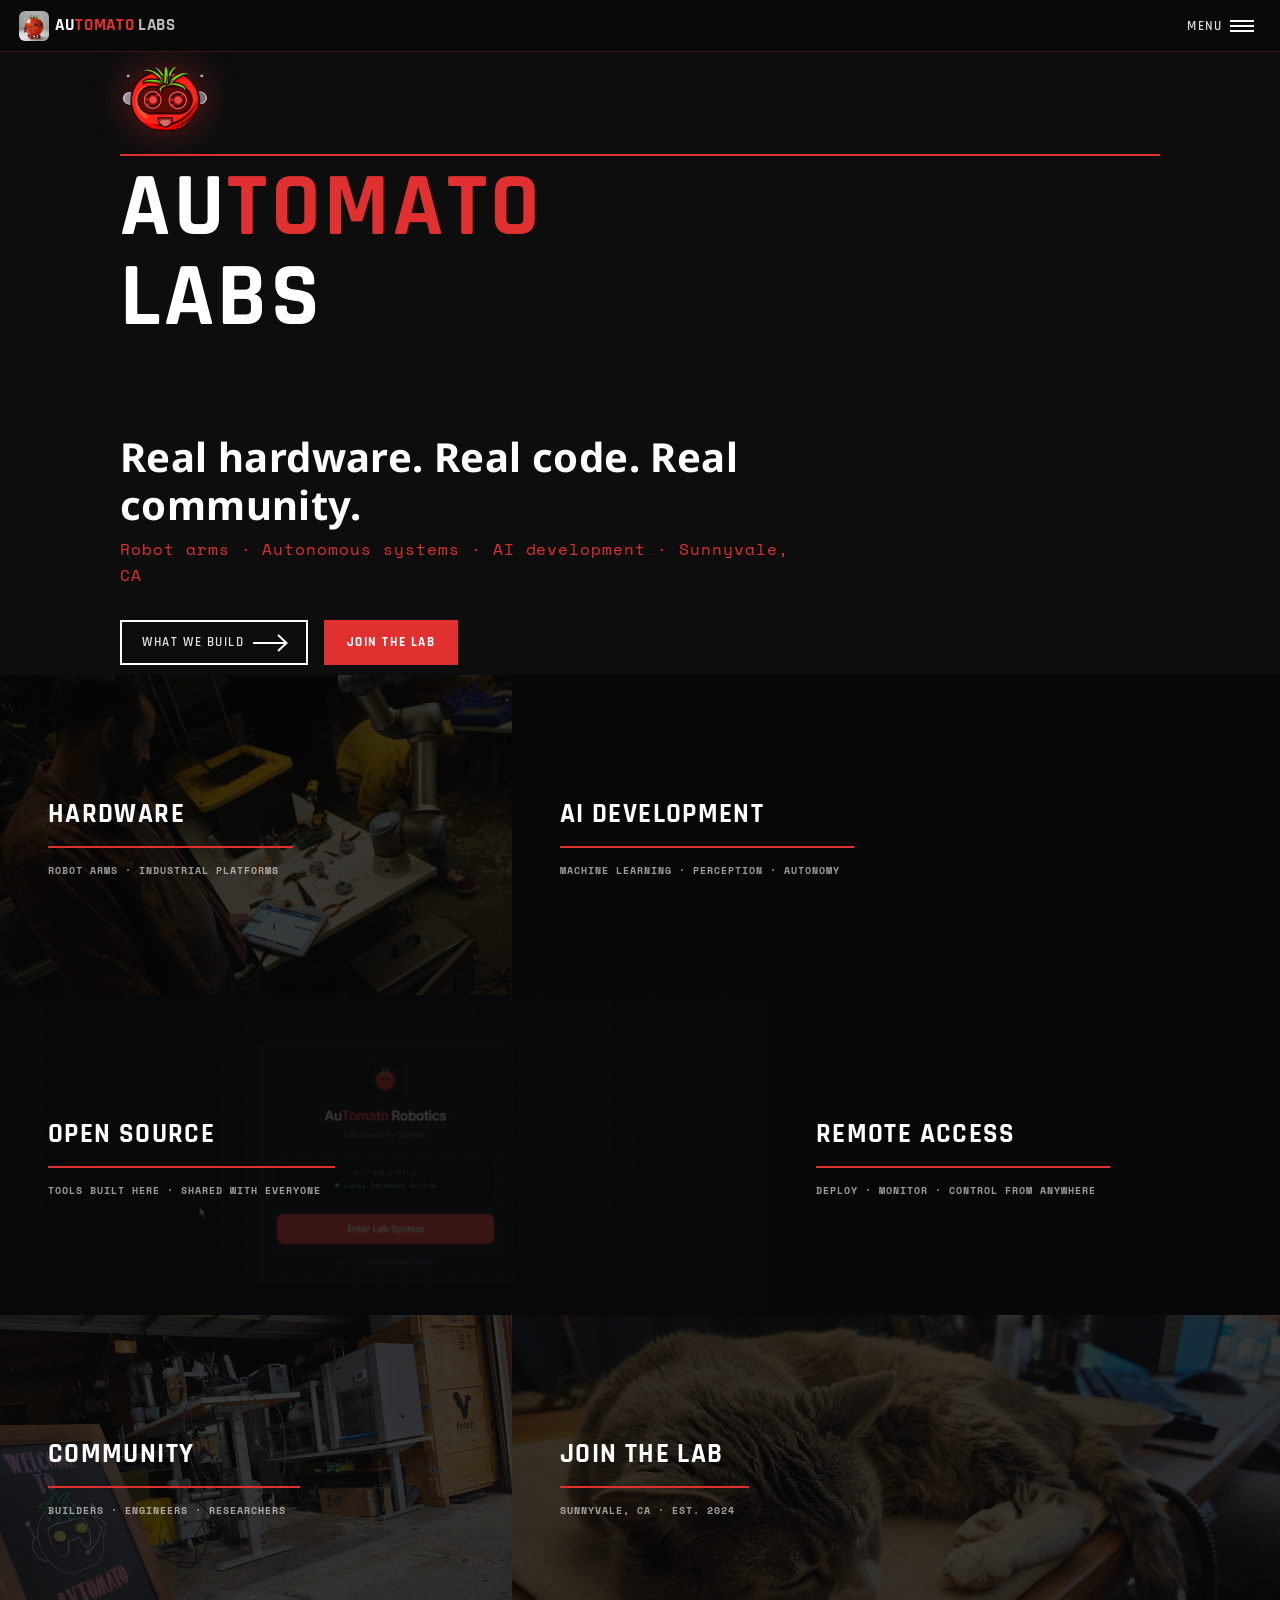
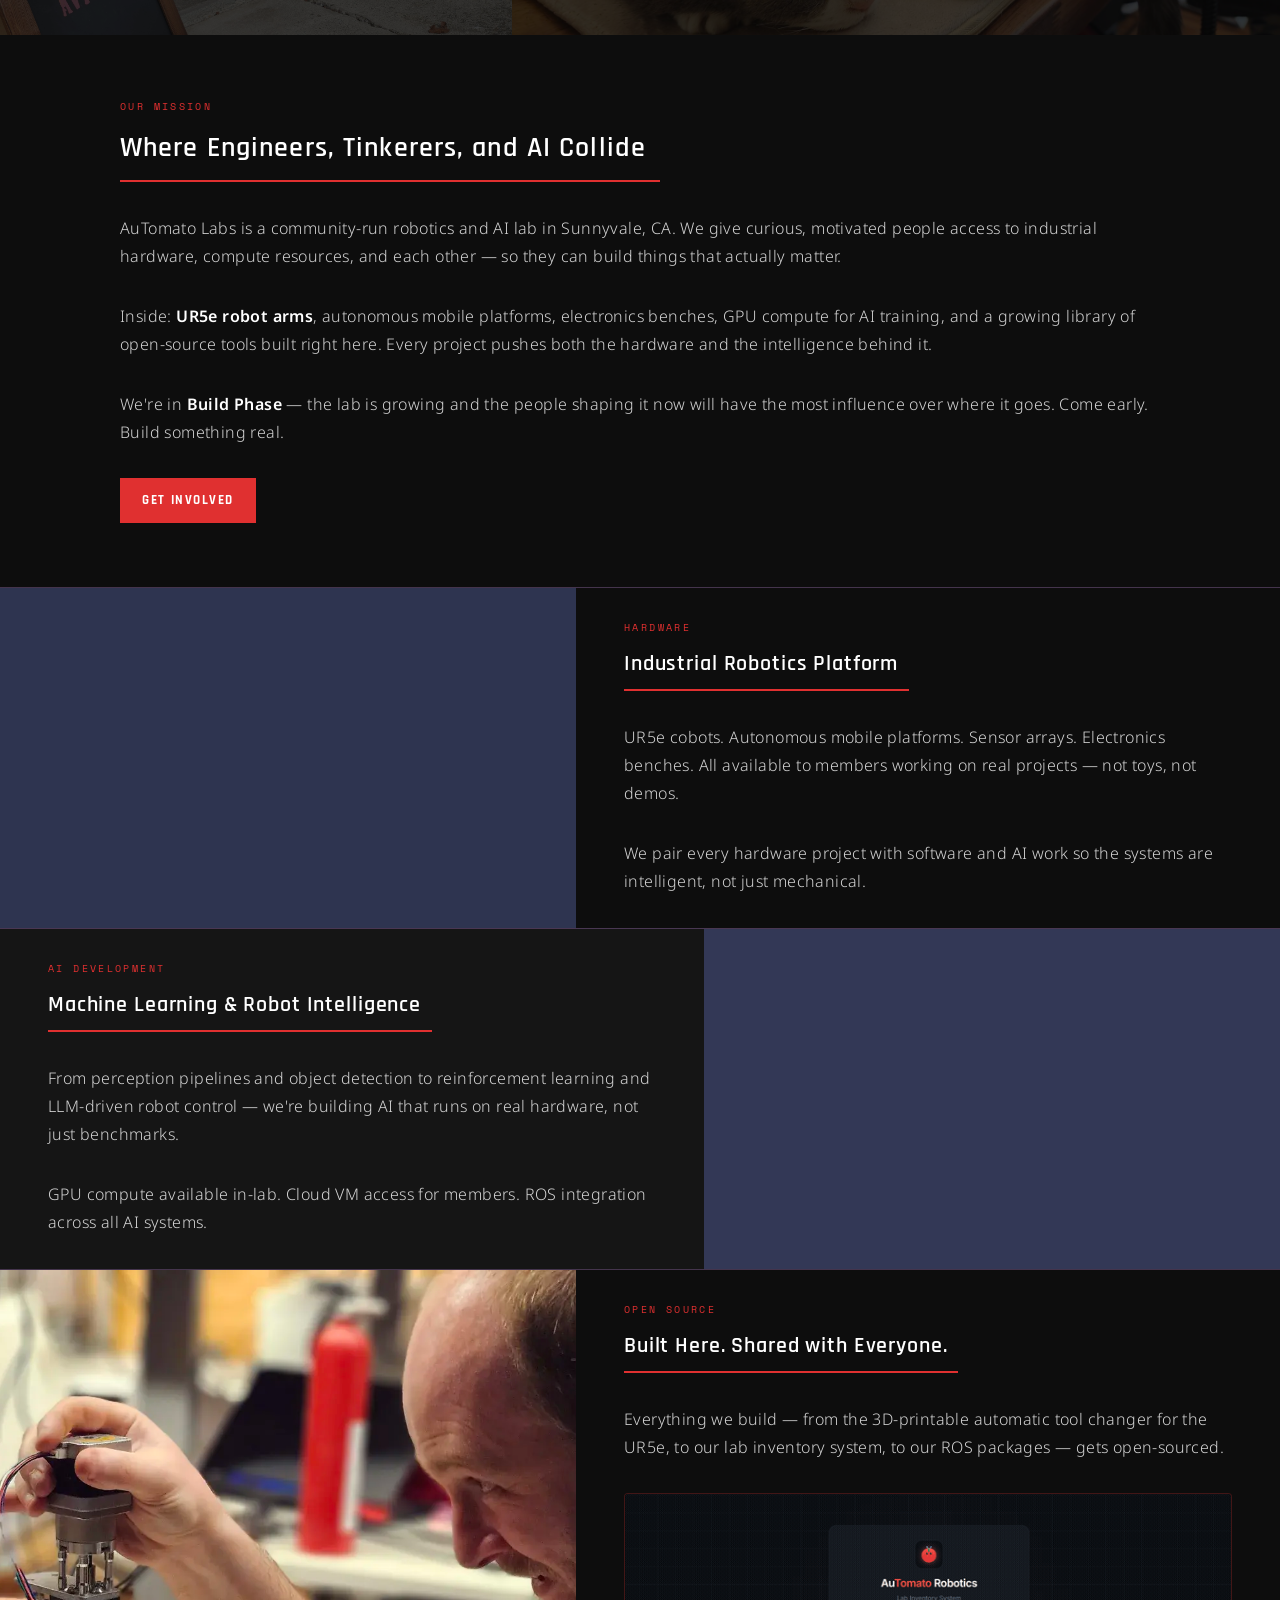
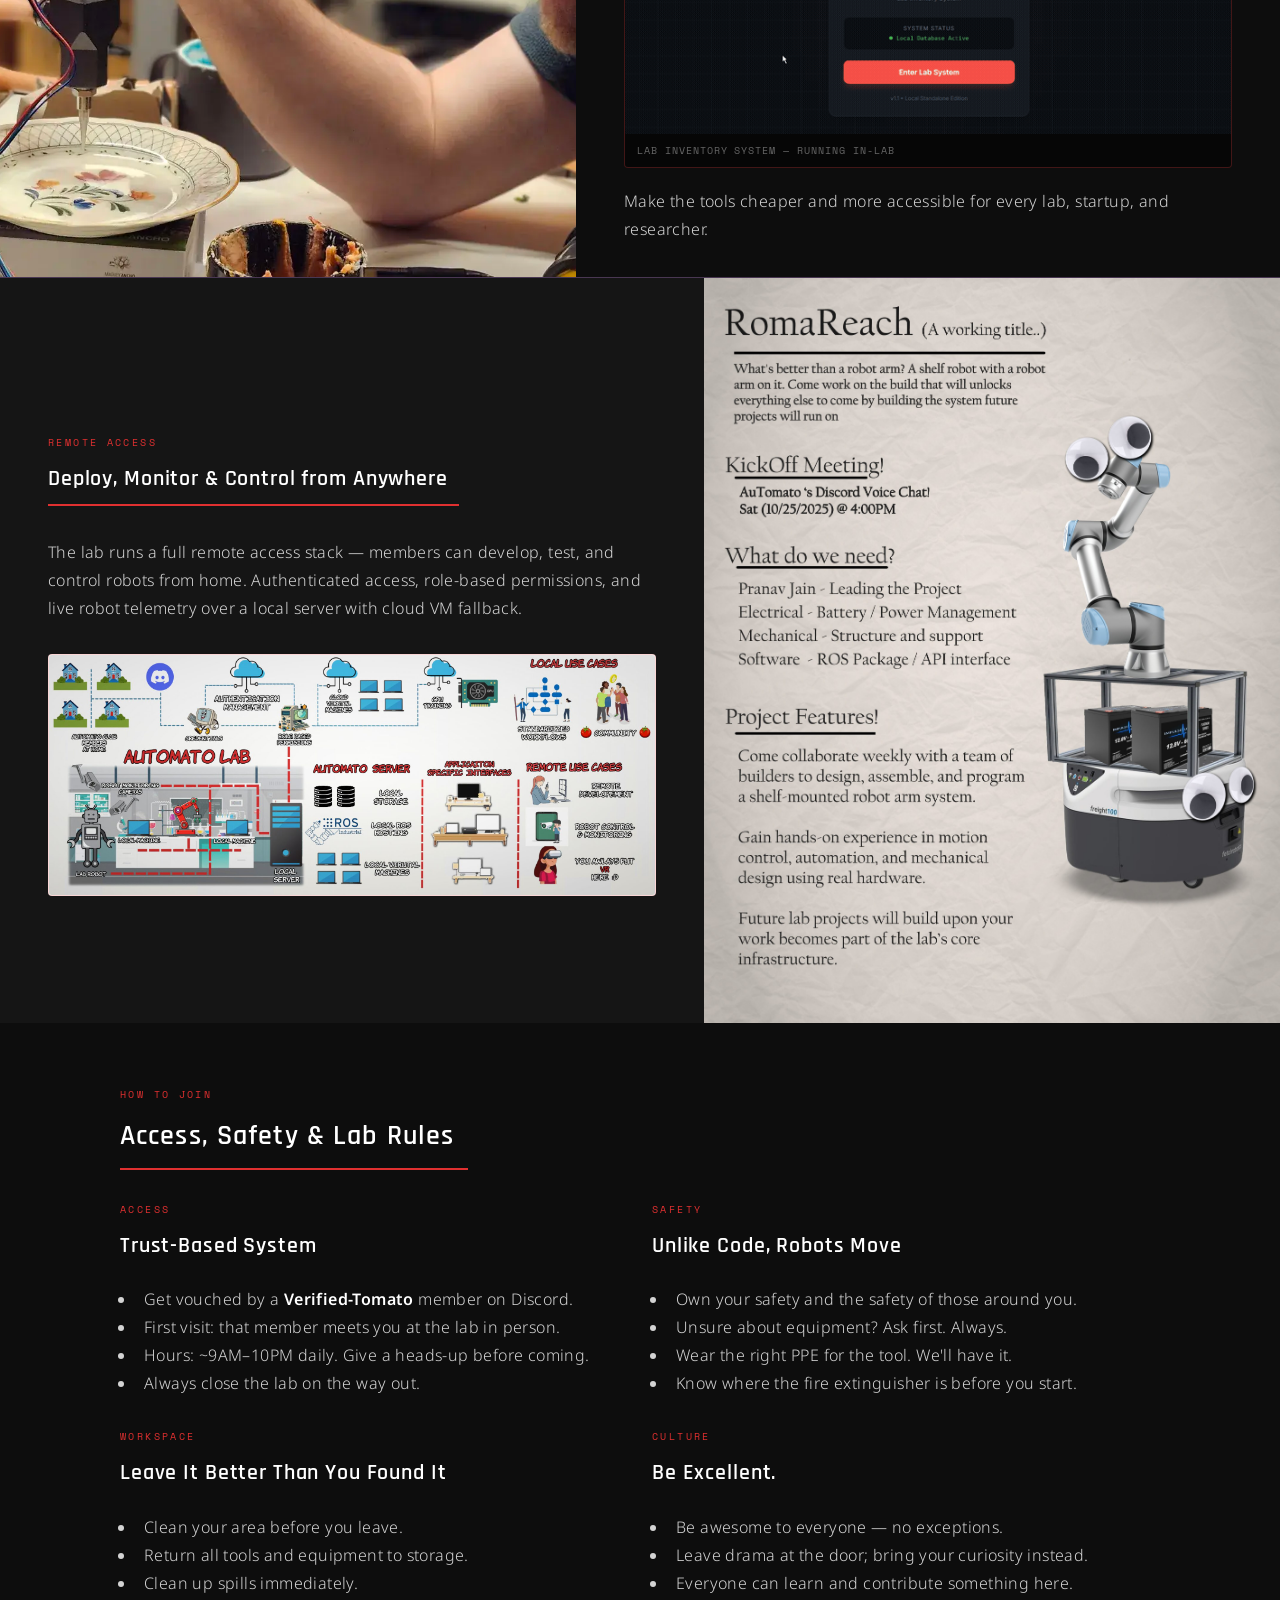
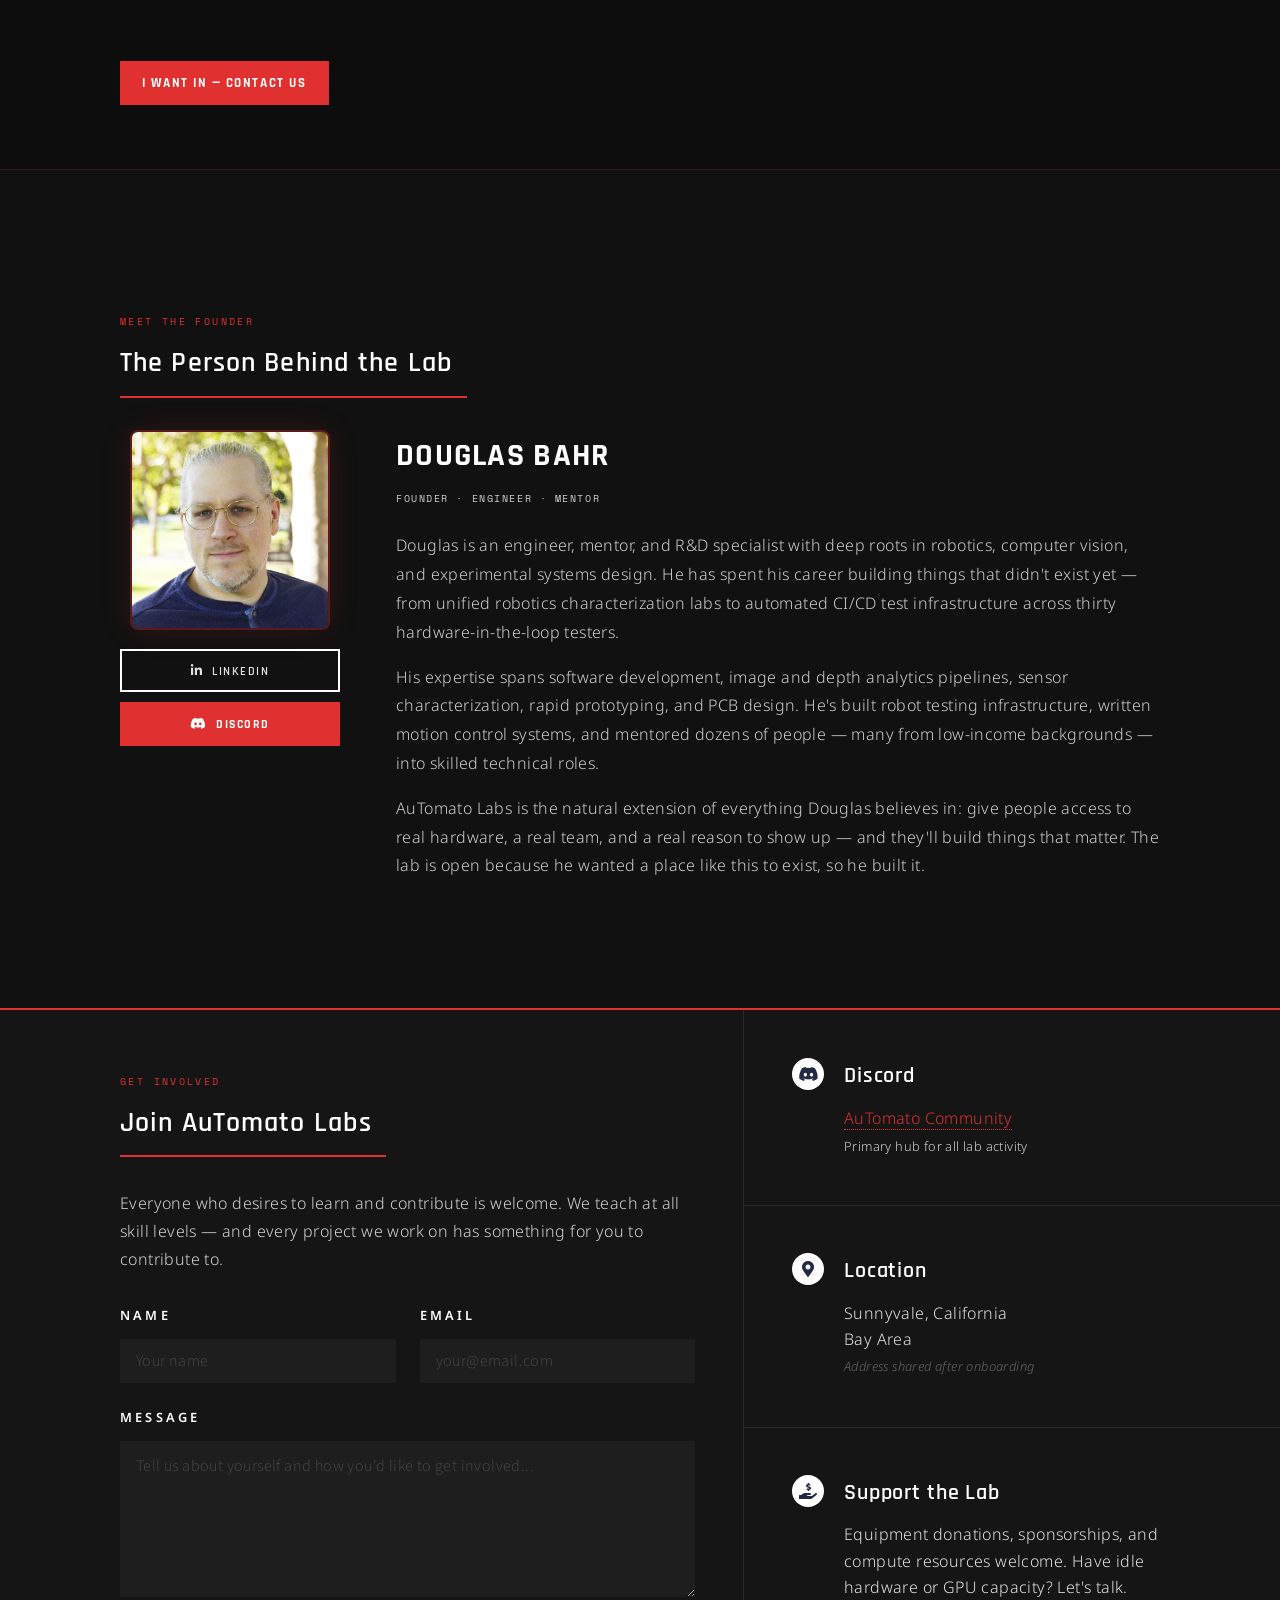
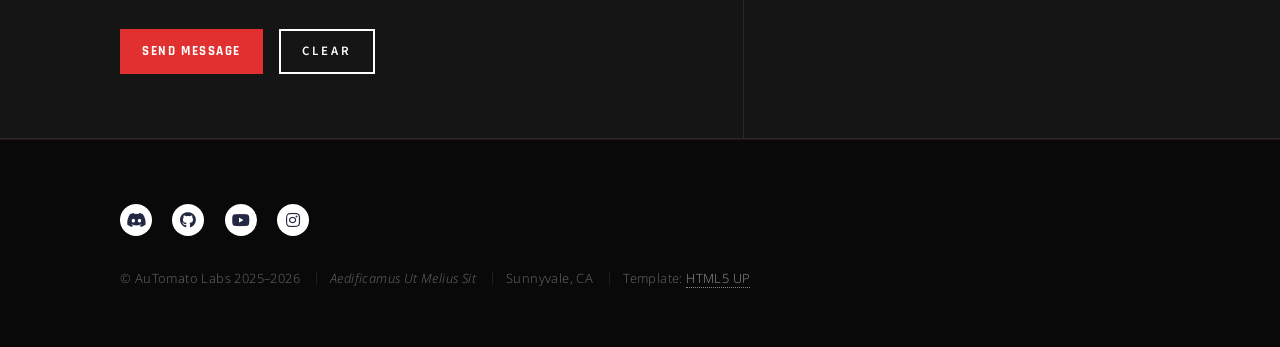
==== commit 05ce0f67: "reverted" ====
--- a/index.html
+++ b/index.html
@@ -52,7 +52,7 @@
                 <h1>Au<span style="color:#e03030;">Tomato</span><br />Labs</h1>
             </header>
             <div class="content">
-                <p class="banner-tagline">Real Hardware<br>Real Code<br>Real Community</p>
+                <p class="banner-tagline">Real hardware. Real code. Real community.</p>
                 <p class="banner-sub">Robot arms · Autonomous systems · AI development · Sunnyvale, CA</p>
                 <ul class="actions" style="margin-top:2rem;">
                     <li><a href="#one" class="button next">What We Build</a></li>
@@ -110,7 +110,7 @@
 
             <!-- 4: Remote Access — remote_access.mp4 -->
             <article class="tile-has-video">
-                <span class="image"><img src="tomato_images/networkmap.png" alt="" class="tile-dummy-img" /></span>
+                <span class="image"><img src="tomato_images/networkmap.jpg" alt="" class="tile-dummy-img" /></span>
                 <video class="tile-bg-video" autoplay muted loop playsinline>
                     <source src="tomato_images/remote_access.mp4" type="video/mp4" />
                 </video>
@@ -331,7 +331,7 @@
                 <div class="founder-bio-col">
                     <h3 style="font-family:'Rajdhani',sans-serif;font-size:2rem;font-weight:700;text-transform:uppercase;letter-spacing:0.04em;margin-bottom:0.2em;">Douglas Bahr</h3>
                     <p style="font-family:'Space Mono',monospace;font-size:0.65rem;letter-spacing:0.15em;text-transform:uppercase;color:#e03030;margin-bottom:1.5rem;">Founder · Engineer · Mentor</p>
-                    <p>Douglas is an engineer, mentor, and R&amp;D specialist with deep roots in robotics, computer vision, and experimental systems design. He has spent his career building things that didn't exist yet. From unified robotics characterization labs to automated CI/CD test infrastructure across thirty hardware-in-the-loop testers.</p>
+                    <p>Douglas is an engineer, mentor, and R&amp;D specialist with deep roots in robotics, computer vision, and experimental systems design. He has spent his career building things that didn't exist yet — from unified robotics characterization labs to automated CI/CD test infrastructure across thirty hardware-in-the-loop testers.</p>
                     <p>His expertise spans software development, image and depth analytics pipelines, sensor characterization, rapid prototyping, and PCB design. He's built robot testing infrastructure, written motion control systems, and mentored dozens of people — many from low-income backgrounds — into skilled technical roles.</p>
                     <p>AuTomato Labs is the natural extension of everything Douglas believes in: give people access to real hardware, a real team, and a real reason to show up — and they'll build things that matter. The lab is open because he wanted a place like this to exist, so he built it.</p>
                 </div>
--- a/assets/css/automato.css
+++ b/assets/css/automato.css
@@ -1,6 +1,6 @@
 /* =============================================
-   AuTomato Labs — Brand Override CSS
-   Clean consolidated version
+   AuTomato Labs — Brand Override CSS v3
+   Kills all #242943 navy, applies dark red theme
    ============================================= */
 
 @import url('https://fonts.googleapis.com/css2?family=Rajdhani:wght@400;600;700&family=Space+Mono:ital,wght@0,400;0,700;1,400&family=Noto+Sans:wght@300;400;600&display=swap');
@@ -11,82 +11,57 @@
     --tomato-dark:   #aa1a1a;
     --bg:            #0d0d0d;
     --bg2:           #151515;
+    --bg3:           #1c1c1c;
     --white:         #ffffff;
     --muted:         rgba(255,255,255,0.5);
     --border-red:    rgba(224,48,48,0.25);
 }
 
-/* ---- Base ---- */
-html, body, #wrapper { background-color: var(--bg) !important; }
-body { font-family: 'Noto Sans', sans-serif; color: rgba(255,255,255,0.88) !important; }
-h1,h2,h3,h4,h5,h6 { font-family: 'Rajdhani', sans-serif !important; color: var(--white) !important; letter-spacing: 0.04em; }
-p, li { color: rgba(255,255,255,0.82) !important; line-height: 1.75; }
-strong { color: var(--white) !important; }
-a { color: var(--tomato-red); }
-a:hover { color: var(--tomato-bright); }
-
-/* ---- Scrollbar ---- */
-::-webkit-scrollbar { width: 4px; }
-::-webkit-scrollbar-track { background: var(--bg); }
-::-webkit-scrollbar-thumb { background: var(--tomato-dark); border-radius: 2px; }
-
-/* ---- Header ---- */
-#header {
-    background-color: rgba(10,10,10,0.97) !important;
-    border-bottom: 1px solid var(--border-red) !important;
-}
-
-#header .logo {
-    display: inline-flex !important;
-    align-items: center !important;
-    gap: 0.45em !important;
-    border-bottom: none !important;
-    color: var(--white) !important;
-    text-decoration: none !important;
-}
-
-#header .logo img {
-    width: 30px; height: 30px;
-    border-radius: 6px; object-fit: cover; flex-shrink: 0; align-self: center;
-}
-
-/* Kill template white box on strong */
-#header .logo strong,
-#header .logo:hover strong,
-#header .logo:active strong {
+/* ============================================
+   NUKE THE NAVY — body + wrapper backgrounds
+   ============================================ */
+html,
+body,
+#wrapper {
+    background-color: var(--bg) !important;
+}
+
+/* ============================================
+   NUKE THE BANNER NAVY OVERLAY
+   The template uses #banner:after as a colored
+   pseudo-element overlay. Kill it entirely.
+   ============================================ */
+#banner:after {
     background-color: transparent !important;
-    color: #fff !important;
-    padding: 0 !important; margin: 0 !important;
-    line-height: 1 !important; display: inline !important;
-    vertical-align: baseline !important; font-size: inherit !important;
-}
-
-/* Template hides .logo span at 480px — override */
-#header .logo > span {
-    font-family: 'Rajdhani', sans-serif;
-    font-weight: 700; font-size: 1.3em;
-    letter-spacing: 0.04em; text-transform: uppercase;
-    color: var(--white); line-height: 1;
-    display: inline-block !important; vertical-align: middle;
-}
-
-#header nav a {
-    border-color: rgba(224,48,48,0.4) !important;
-    color: rgba(255,255,255,0.85) !important;
-    font-family: 'Rajdhani', sans-serif; font-weight: 600; letter-spacing: 0.1em;
-}
-#header nav a:hover {
-    border-color: var(--tomato-red) !important;
-    color: var(--white) !important;
-    background: rgba(224,48,48,0.1);
-}
-
-/* ---- Banner ---- */
-#banner:after { background-color: transparent !important; opacity: 0 !important; display: none !important; }
-body.is-preload #banner:after { opacity: 0 !important; }
-#banner { background-color: var(--bg) !important; background-image: none !important; }
-#banner > .inner { opacity: 1 !important; filter: none !important; transform: none !important; }
-body.is-preload #banner > .inner { filter: none !important; transform: none !important; opacity: 1 !important; }
+    opacity: 0 !important;
+    display: none !important;
+}
+
+/* Also kill the preload state that forces opacity:1 */
+body.is-preload #banner:after {
+    opacity: 0 !important;
+}
+
+/* ============================================
+   BANNER — clean dark background, bold type
+   ============================================ */
+#banner {
+    background-color: var(--bg) !important;
+    background-image: none !important;
+}
+
+#banner > .inner {
+    opacity: 1 !important;
+    filter: none !important;
+    transform: none !important;
+}
+
+/* Also kill the preload fade/blur on the inner */
+body.is-preload #banner > .inner {
+    filter: none !important;
+    transform: none !important;
+    opacity: 1 !important;
+}
 
 #banner header.major h1 {
     font-family: 'Rajdhani', sans-serif !important;
@@ -98,41 +73,17 @@
     color: var(--white) !important;
 }
 
+/* Red line under major headings */
 #banner header.major > :first-child:after,
-header.major > :first-child:after { background-color: var(--tomato-red) !important; }
-
-#banner > .inner .content { display: block !important; margin: 0 !important; }
-#banner > .inner .content > * { margin-right: 0 !important; margin-bottom: 1rem !important; }
-
-#banner .content p,
-#banner .content p.banner-tagline,
-#banner .content p.banner-sub {
-    font-size: 2rem !important; font-weight: 400 !important;
-    letter-spacing: 0.01em !important; text-transform: none !important;
-    line-height: 1.5 !important; color: rgba(255,255,255,0.88) !important;
-    max-width: 700px;
-}
-
-#banner .content p.banner-tagline {
-    font-size: 2.5rem !important; font-weight: 700 !important;
-    color: #fff !important; margin-bottom: 0.5rem !important;
-    line-height: 1.15 !important;
-    display: block !important; white-space: pre-line !important;
-}
-
-#banner .content p.banner-tagline br { display: block !important; content: "" !important; }
-
-#banner .content p.banner-sub {
-    font-family: 'Space Mono', monospace !important;
-    font-size: 1rem !important; letter-spacing: 0.06em !important;
-    color: var(--tomato-red) !important; margin-bottom: 0 !important; line-height: 1.6 !important;
-}
-
-/* ---- Banner logo ---- */
-.banner-logo-wrap { margin-bottom: 1.2rem; }
-.banner-logo { width: 90px; height: auto; filter: drop-shadow(0 0 18px rgba(224,48,48,0.4)); }
-
-/* ---- Tiles — kill all color overlays ---- */
+header.major > :first-child:after {
+    background-color: var(--tomato-red) !important;
+}
+
+/* ============================================
+   KILL ALL TILE COLOR OVERLAYS
+   nth-child colors: cyan, purple, salmon,
+   orange, blue, green — all gone.
+   ============================================ */
 .tiles article:before,
 .tiles article:nth-child(6n - 5):before,
 .tiles article:nth-child(6n - 4):before,
@@ -140,213 +91,616 @@
 .tiles article:nth-child(6n - 2):before,
 .tiles article:nth-child(6n - 1):before,
 .tiles article:nth-child(6n):before {
-    background-color: rgba(8,8,8,0.72) !important;
+    background-color: rgba(8, 8, 8, 0.72) !important;
     opacity: 1 !important;
     transition: background-color 0.4s ease !important;
 }
-.tiles article:hover:before { background-color: rgba(8,8,8,0.45) !important; opacity: 1 !important; }
-.tiles article:after { background-color: rgba(0,0,0,0.25) !important; }
-
+
+.tiles article:hover:before {
+    background-color: rgba(8, 8, 8, 0.45) !important;
+    opacity: 1 !important;
+}
+
+.tiles article:after {
+    background-color: rgba(0,0,0,0.25) !important;
+}
+
+/* Tile text — bold and legible */
 .tiles article header.major h3 a {
-    font-family: 'Rajdhani', sans-serif !important; font-size: 1.7rem !important;
-    font-weight: 700 !important; letter-spacing: 0.05em !important;
-    text-transform: uppercase !important; color: var(--white) !important;
-}
-.tiles article header.major h3 a:after { background-color: var(--tomato-red) !important; }
+    font-family: 'Rajdhani', sans-serif !important;
+    font-size: 1.7rem !important;
+    font-weight: 700 !important;
+    letter-spacing: 0.05em !important;
+    text-transform: uppercase !important;
+    color: var(--white) !important;
+}
+
+.tiles article header.major h3 a:after {
+    background-color: var(--tomato-red) !important;
+}
+
 .tiles article header.major p {
-    font-family: 'Space Mono', monospace !important; font-size: 0.62rem !important;
-    letter-spacing: 0.1em !important; text-transform: uppercase !important;
+    font-family: 'Space Mono', monospace !important;
+    font-size: 0.62rem !important;
+    letter-spacing: 0.1em !important;
+    text-transform: uppercase !important;
     color: rgba(255,255,255,0.6) !important;
 }
 
-/* ---- Video tiles ---- */
-.tiles article.tile-has-video { background-image: none !important; }
-.tiles article .tile-bg-video {
-    position: absolute !important; top: 0 !important; left: 0 !important;
-    width: 100% !important; height: 100% !important; object-fit: cover !important;
-    z-index: 0 !important; display: block !important; pointer-events: none;
-}
-.tiles article.tile-has-video:before,
-.tiles article.tile-has-video:after { z-index: 1 !important; }
-.tiles article.tile-has-video header.major { position: relative; z-index: 4 !important; }
-
-/* ---- Spotlight videos ---- */
-.spotlight-video-wrap {
-    position: relative !important; overflow: hidden !important; display: block !important;
-}
-.spotlight-video {
-    position: absolute !important; top: 0 !important; left: 0 !important;
-    width: 100% !important; height: 100% !important;
-    object-fit: cover !important; display: block !important;
-}
-
-/* ---- Section backgrounds ---- */
-#main, #mission, #rules, #spotlights,
+/* ============================================
+   HEADER
+   ============================================ */
+#header {
+    background-color: rgba(10, 10, 10, 0.97) !important;
+    border-bottom: 1px solid var(--border-red) !important;
+}
+
+#header .logo {
+    display: inline-flex !important;
+    align-items: center !important;
+    gap: 0.45em !important;
+    border-bottom: none !important;
+    color: var(--white) !important;
+    text-decoration: none !important;
+}
+
+#header .logo img {
+    width: 30px;
+    height: 30px;
+    border-radius: 6px;
+    object-fit: cover;
+    flex-shrink: 0;
+    align-self: center;
+}
+
+#header .logo strong {
+    font-family: 'Rajdhani', sans-serif;
+    font-weight: 700;
+    font-size: 1.3em;
+    letter-spacing: 0.04em;
+    text-transform: uppercase;
+    color: var(--white);
+    line-height: 1;
+}
+
+#header .logo > span {
+    font-family: 'Rajdhani', sans-serif;
+    font-weight: 700;
+    font-size: 1.3em;
+    letter-spacing: 0.04em;
+    text-transform: uppercase;
+    color: var(--white);
+    line-height: 1;
+    display: inline-block;
+    vertical-align: middle;
+}
+
+#header nav a {
+    border-color: rgba(224,48,48,0.4) !important;
+    color: rgba(255,255,255,0.85) !important;
+    font-family: 'Rajdhani', sans-serif;
+    font-weight: 600;
+    letter-spacing: 0.1em;
+}
+
+#header nav a:hover {
+    border-color: var(--tomato-red) !important;
+    color: var(--white) !important;
+    background: rgba(224,48,48,0.1);
+}
+
+/* ============================================
+   SECTION BACKGROUNDS
+   ============================================ */
+#main,
+#mission,
+#rules,
+#spotlights,
 .spotlights section .content,
-section.spotlights { background-color: var(--bg) !important; }
-.spotlights section:nth-child(even) .content { background-color: var(--bg2) !important; }
-.spotlights section { border-top: 1px solid rgba(224,48,48,0.12) !important; }
-
-/* ---- Buttons ---- */
-.button.primary, input[type="submit"].primary {
-    background-color: var(--tomato-red) !important; border-color: var(--tomato-red) !important;
-    color: var(--white) !important; font-family: 'Rajdhani', sans-serif !important;
-    font-weight: 700 !important; letter-spacing: 0.12em !important; text-transform: uppercase !important;
-}
-.button.primary:hover, input[type="submit"].primary:hover {
-    background-color: var(--tomato-bright) !important; border-color: var(--tomato-bright) !important;
-}
+section.spotlights {
+    background-color: var(--bg) !important;
+}
+
+.spotlights section:nth-child(even) .content {
+    background-color: var(--bg2) !important;
+}
+
+.spotlights section {
+    border-top: 1px solid rgba(224,48,48,0.12) !important;
+}
+
+/* ============================================
+   TYPOGRAPHY — section bodies
+   ============================================ */
+body {
+    font-family: 'Noto Sans', sans-serif;
+    color: rgba(255,255,255,0.88) !important;
+}
+
+h1, h2, h3, h4, h5, h6 {
+    font-family: 'Rajdhani', sans-serif !important;
+    color: var(--white) !important;
+    letter-spacing: 0.04em;
+}
+
+p, li {
+    color: rgba(255,255,255,0.82) !important;
+    line-height: 1.75;
+}
+
+strong { color: var(--white) !important; }
+
+/* ============================================
+   BUTTONS
+   ============================================ */
+.button.primary,
+input[type="submit"].primary {
+    background-color: var(--tomato-red) !important;
+    border-color: var(--tomato-red) !important;
+    color: var(--white) !important;
+    font-family: 'Rajdhani', sans-serif !important;
+    font-weight: 700 !important;
+    letter-spacing: 0.12em !important;
+    text-transform: uppercase !important;
+}
+
+.button.primary:hover,
+input[type="submit"].primary:hover {
+    background-color: var(--tomato-bright) !important;
+    border-color: var(--tomato-bright) !important;
+}
+
 .button {
-    border-color: rgba(224,48,48,0.45) !important; color: rgba(255,255,255,0.88) !important;
-    font-family: 'Rajdhani', sans-serif !important; font-weight: 600 !important;
-    letter-spacing: 0.12em !important; text-transform: uppercase !important;
-}
-.button:hover { border-color: var(--tomato-red) !important; color: var(--white) !important; }
-
-/* ---- Menu ---- */
-#menu { background: #111 !important; border-left: 3px solid var(--tomato-red) !important; }
+    border-color: rgba(224,48,48,0.45) !important;
+    color: rgba(255,255,255,0.88) !important;
+    font-family: 'Rajdhani', sans-serif !important;
+    font-weight: 600 !important;
+    letter-spacing: 0.12em !important;
+    text-transform: uppercase !important;
+}
+
+.button:hover {
+    border-color: var(--tomato-red) !important;
+    color: var(--white) !important;
+}
+
+/* ============================================
+   MENU
+   ============================================ */
+#menu {
+    background: #111111 !important;
+    border-left: 3px solid var(--tomato-red) !important;
+}
+
 #menu .links a {
-    font-family: 'Rajdhani', sans-serif; font-weight: 600; font-size: 1.05rem;
-    letter-spacing: 0.1em; text-transform: uppercase;
-    border-bottom-color: rgba(224,48,48,0.15) !important; color: rgba(255,255,255,0.8) !important;
-}
+    font-family: 'Rajdhani', sans-serif;
+    font-weight: 600;
+    font-size: 1.05rem;
+    letter-spacing: 0.1em;
+    text-transform: uppercase;
+    border-bottom-color: rgba(224,48,48,0.15) !important;
+    color: rgba(255,255,255,0.8) !important;
+}
+
 #menu .links a:hover { color: var(--tomato-bright) !important; }
 
-/* ---- Contact ---- */
-#contact { background-color: var(--bg2) !important; border-top: 2px solid var(--tomato-red); }
+/* ============================================
+   CONTACT
+   ============================================ */
+#contact {
+    background-color: var(--bg2) !important;
+    border-top: 2px solid var(--tomato-red);
+}
+
 #contact h2, #contact h3 { color: var(--white) !important; }
-#contact input[type="text"], #contact input[type="email"], #contact textarea {
+
+#contact input[type="text"],
+#contact input[type="email"],
+#contact textarea {
     background-color: rgba(255,255,255,0.04) !important;
-    border-color: rgba(224,48,48,0.3) !important; color: var(--white) !important;
-}
-#contact input:focus, #contact textarea:focus { border-color: var(--tomato-red) !important; }
-.contact-method h3 { color: var(--white) !important; }
-
-/* ---- Footer ---- */
-#footer { background-color: #090909 !important; border-top: 1px solid rgba(224,48,48,0.18) !important; }
+    border-color: rgba(224,48,48,0.3) !important;
+    color: var(--white) !important;
+}
+
+#contact input:focus,
+#contact textarea:focus {
+    border-color: var(--tomato-red) !important;
+}
+
+.contact-method h3 {
+    color: var(--white) !important;
+}
+
+/* ============================================
+   FOOTER
+   ============================================ */
+#footer {
+    background-color: #090909 !important;
+    border-top: 1px solid rgba(224,48,48,0.18) !important;
+}
+
 #footer .icons a { color: rgba(255,255,255,0.38) !important; }
 #footer .icons a:hover { color: var(--tomato-red) !important; }
 #footer .copyright li { color: rgba(255,255,255,0.35) !important; }
 #footer .copyright a { color: var(--muted) !important; }
 
-/* ---- Utility ---- */
+/* ============================================
+   GLOBAL LINKS
+   ============================================ */
+a { color: var(--tomato-red); }
+a:hover { color: var(--tomato-bright); }
+
+/* ============================================
+   UTILITY CLASSES
+   ============================================ */
 .section-tag {
-    font-family: 'Space Mono', monospace; font-size: 0.62rem;
-    letter-spacing: 0.24em; text-transform: uppercase;
-    color: var(--tomato-red); display: block; margin-bottom: 0.6rem;
-}
-
-/* ---- Inline GIF ---- */
+    font-family: 'Space Mono', monospace;
+    font-size: 0.62rem;
+    letter-spacing: 0.24em;
+    text-transform: uppercase;
+    color: var(--tomato-red);
+    display: block;
+    margin-bottom: 0.6rem;
+}
+
+.motto {
+    display: block;
+    font-family: 'Space Mono', monospace;
+    font-size: 0.68rem;
+    letter-spacing: 0.14em;
+    text-transform: uppercase;
+    color: rgba(255,255,255,0.45);
+    border-left: 2px solid var(--tomato-red);
+    padding-left: 1em;
+    margin-bottom: 1.5rem;
+    line-height: 1.7;
+}
+
+.stats-bar {
+    display: flex;
+    gap: 2.5rem;
+    flex-wrap: wrap;
+    margin: 1.5rem 0 2rem;
+    padding: 1.4rem 1.8rem;
+    background: rgba(224,48,48,0.07);
+    border: 1px solid rgba(224,48,48,0.22);
+    border-radius: 3px;
+}
+
+.stats-bar .stat {
+    display: flex;
+    flex-direction: column;
+}
+
+.stats-bar .stat-number {
+    font-family: 'Rajdhani', sans-serif;
+    font-size: 2.4rem;
+    font-weight: 700;
+    color: var(--tomato-red);
+    line-height: 1;
+}
+
+.stats-bar .stat-label {
+    font-family: 'Space Mono', monospace;
+    font-size: 0.58rem;
+    letter-spacing: 0.12em;
+    text-transform: uppercase;
+    color: rgba(255,255,255,0.45);
+    margin-top: 0.2rem;
+}
+
+/* Scrollbar */
+::-webkit-scrollbar { width: 4px; }
+::-webkit-scrollbar-track { background: var(--bg); }
+::-webkit-scrollbar-thumb { background: var(--tomato-dark); border-radius: 2px; }
+
+/* ============================================
+   LOGO — kill the white box on <strong>
+   ============================================ */
+#header .logo strong,
+#header .logo:hover strong,
+#header .logo:active strong {
+    background-color: transparent !important;
+    color: #ffffff !important;
+    padding: 0 !important;
+    margin: 0 !important;
+    line-height: 1 !important;
+    display: inline !important;
+    vertical-align: baseline !important;
+    font-size: inherit !important;
+}
+
+#header .logo strong em {
+    color: var(--tomato-red);
+    font-style: normal;
+}
+
+/* ============================================
+   BANNER — override forced all-caps tiny text
+   The template applies: font-size:0.7em,
+   font-weight:600, letter-spacing:0.25em,
+   text-transform:uppercase to #banner p
+   ============================================ */
+#banner .content p,
+#banner .content p.banner-tagline,
+#banner .content p.banner-sub {
+    font-size: 2rem !important;
+    font-weight: 400 !important;
+    letter-spacing: 0.01em !important;
+    text-transform: none !important;
+    line-height: 1.5 !important;
+    color: rgba(255,255,255,0.88) !important;
+    max-width: 700px;
+}
+
+#banner .content p.banner-tagline {
+    font-size: 2.5rem !important;
+    font-weight: 700 !important;
+    color: #ffffff !important;
+    margin-bottom: 0.5rem !important;
+    line-height: 1.2 !important;
+}
+
+#banner .content p.banner-sub {
+    font-family: 'Space Mono', monospace !important;
+    font-size: 1rem !important;
+    letter-spacing: 0.06em !important;
+    color: var(--tomato-red) !important;
+    margin-bottom: 0 !important;
+    line-height: 1.6 !important;
+}
+
+/* Make banner content flex column so text stacks cleanly */
+#banner > .inner .content {
+    display: block !important;
+    margin: 0 !important;
+}
+
+#banner > .inner .content > * {
+    margin-right: 0 !important;
+    margin-bottom: 1rem !important;
+}
+
+/* ============================================
+   BANNER LOGO (transparent PNG above title)
+   ============================================ */
+.banner-logo-wrap {
+    margin-bottom: 1.2rem;
+}
+
+.banner-logo {
+    width: 90px;
+    height: auto;
+    filter: drop-shadow(0 0 18px rgba(224,48,48,0.4));
+}
+
+/* ============================================
+   VIDEO TILES
+   Videos need to fill tile the same way
+   img does — absolute positioned, cover
+   ============================================ */
+.tiles article .tile-video-wrap,
+.tiles article span.tile-video-wrap {
+    display: block;
+    position: absolute !important;
+    inset: 0;
+    overflow: hidden;
+    z-index: 0;
+}
+
+.tiles article .tile-video-wrap video {
+    width: 100%;
+    height: 100%;
+    object-fit: cover;
+    display: block;
+}
+
+/* ============================================
+   VIDEO SPOTLIGHTS
+   ============================================ */
+.spotlight-video-wrap {
+    position: relative;
+    overflow: hidden;
+    display: block;
+}
+
+.spotlight-video {
+    width: 100%;
+    height: 100%;
+    object-fit: cover;
+    display: block;
+    position: absolute;
+    top: 0;
+    left: 0;
+}
+
+/* ============================================
+   INLINE GIF (Open Source spotlight)
+   ============================================ */
 .inline-gif-wrap {
-    margin: 1.2rem 0; border: 1px solid rgba(224,48,48,0.25);
-    border-radius: 4px; overflow: hidden; background: #0d0d0d;
-}
-.inline-gif { width: 100%; height: auto; display: block; max-height: 240px; object-fit: cover; }
+    margin: 1.2rem 0;
+    border: 1px solid rgba(224,48,48,0.25);
+    border-radius: 4px;
+    overflow: hidden;
+    background: #0d0d0d;
+}
+
+.inline-gif {
+    width: 100%;
+    height: auto;
+    display: block;
+    max-height: 240px;
+    object-fit: cover;
+}
+
 .gif-caption {
-    font-family: 'Space Mono', monospace !important; font-size: 0.6rem !important;
-    letter-spacing: 0.1em !important; text-transform: uppercase !important;
-    color: rgba(255,255,255,0.38) !important; padding: 0.5rem 0.75rem;
-    background: rgba(0,0,0,0.5); margin: 0 !important;
-}
-
-/* ---- Network map ---- */
+    font-family: 'Space Mono', monospace !important;
+    font-size: 0.6rem !important;
+    letter-spacing: 0.1em !important;
+    text-transform: uppercase !important;
+    color: rgba(255,255,255,0.38) !important;
+    padding: 0.5rem 0.75rem;
+    background: rgba(0,0,0,0.5);
+    margin: 0 !important;
+}
+
+/* ============================================
+   NETWORK MAP (Remote Access spotlight)
+   ============================================ */
 .networkmap-wrap {
-    margin-top: 1.2rem; border: 1px solid rgba(224,48,48,0.2);
-    border-radius: 4px; overflow: hidden; background: #fff;
-}
-.networkmap-img { width: 100%; height: auto; display: block; }
-
-/* ---- Inline flyer ---- */
+    margin-top: 1.2rem;
+    border: 1px solid rgba(224,48,48,0.2);
+    border-radius: 4px;
+    overflow: hidden;
+    background: #fff;
+}
+
+.networkmap-img {
+    width: 100%;
+    height: auto;
+    display: block;
+}
+
+/* ============================================
+   VIDEO TILES
+   The template reads .image img src and sets
+   it as background-image on the article, then
+   hides .image. For video tiles we:
+   1. Place <video class="tile-bg-video"> directly
+      inside the article (sibling to .image)
+   2. Position it absolute, covering the article
+   3. Clear the template's background-image via JS
+   ============================================ */
+.tiles article.tile-has-video {
+    background-image: none !important;
+}
+
+.tiles article .tile-bg-video {
+    position: absolute !important;
+    top: 0 !important;
+    left: 0 !important;
+    width: 100% !important;
+    height: 100% !important;
+    object-fit: cover !important;
+    z-index: 0 !important;
+    display: block !important;
+    pointer-events: none;
+}
+
+/* z-index stack for tile layers:
+   0 = video background
+   1 = :after dark overlay
+   2 = :before color (now killed to dark)
+   3 = header text
+*/
+.tiles article.tile-has-video:before,
+.tiles article.tile-has-video:after {
+    z-index: 1 !important;
+}
+
+.tiles article.tile-has-video header.major {
+    position: relative;
+    z-index: 4 !important;
+}
+
+/* ============================================
+   SPOTLIGHT VIDEO — fix height on the image
+   column (template sets a fixed height via
+   .spotlights > section .image)
+   ============================================ */
+.spotlight-video-wrap {
+    position: relative !important;
+    overflow: hidden !important;
+    display: block !important;
+}
+
+.spotlight-video {
+    position: absolute !important;
+    top: 0 !important;
+    left: 0 !important;
+    width: 100% !important;
+    height: 100% !important;
+    object-fit: cover !important;
+    display: block !important;
+}
+
+/* ============================================
+   FOUNDER / ABOUT SECTION
+   ============================================ */
+.founder-wrap {
+    display: flex;
+    gap: 3.5rem;
+    align-items: flex-start;
+    flex-wrap: wrap;
+}
+
+.founder-photo-col {
+    flex: 0 0 220px;
+    display: flex;
+    flex-direction: column;
+    align-items: center;
+    gap: 1.2rem;
+}
+
+.founder-photo-box {
+    width: 200px;
+    height: 200px;
+    border-radius: 8px;
+    overflow: hidden;
+    border: 2px solid rgba(224,48,48,0.35);
+    box-shadow: 0 0 30px rgba(224,48,48,0.15);
+}
+
+.founder-photo {
+    width: 100%;
+    height: 100%;
+    object-fit: cover;
+    object-position: center top;
+    display: block;
+}
+
+.founder-links {
+    display: flex;
+    flex-direction: column;
+    gap: 0.6rem;
+    width: 100%;
+}
+
+.founder-links .button {
+    text-align: center;
+    width: 100%;
+    font-size: 0.78rem !important;
+}
+
+.founder-bio-col {
+    flex: 1;
+    min-width: 260px;
+}
+
+.founder-bio-col p {
+    color: rgba(255,255,255,0.8) !important;
+    line-height: 1.8;
+    margin-bottom: 1rem;
+}
+
+@media screen and (max-width: 600px) {
+    .founder-photo-col { flex: 0 0 100%; align-items: flex-start; }
+    .founder-links { flex-direction: row; }
+}
+
+/* ============================================
+   INLINE FLYER (portrait images in content)
+   ============================================ */
 .inline-flyer-wrap {
-    margin: 1.2rem 0; border: 1px solid rgba(224,48,48,0.2);
-    border-radius: 4px; overflow: hidden; background: #fff;
-}
-.inline-flyer { width: 100%; height: auto; display: block; }
-
-/* ============================================
-   FOUNDER SECTION
-   ============================================ */
-#about {
-    padding: 6rem 0 !important;
-    background: linear-gradient(180deg, #0d0d0d 0%, #111 40%, #0d0d0d 100%) !important;
-}
-#about header.major h2 { font-size: 3rem !important; }
-
-#about .section-tag {
-    font-size: 0.75rem !important;
-    letter-spacing: 0.28em !important;
-}
-
-.founder-wrap {
-    display: flex; gap: 3.5rem; align-items: flex-start; flex-wrap: wrap;
-}
-
-.founder-photo-col {
-    flex: 0 0 380px;
-    display: flex; flex-direction: column; align-items: center; gap: 1.2rem;
-}
-
-.founder-photo-box {
-    width: 360px; height: 440px;
-    border-radius: 10px; overflow: hidden;
-    border: 2px solid rgba(224,48,48,0.5);
-    box-shadow: 0 0 50px rgba(224,48,48,0.2), 0 8px 40px rgba(0,0,0,0.6);
-}
-
-.founder-photo {
-    width: 100%; height: 100%;
-    object-fit: cover; object-position: center center; display: block;
-}
-
-.founder-links {
-    display: flex; flex-direction: column; gap: 0.6rem; width: 100%;
-}
-.founder-links .button { text-align: center; width: 100%; font-size: 0.78rem !important; }
-
-.founder-bio-col { flex: 1; min-width: 260px; }
-.founder-bio-col h3 { font-size: 2.6rem !important; }
-.founder-bio-col p { color: rgba(255,255,255,0.8) !important; line-height: 1.8; margin-bottom: 1rem; }
-
-/* ============================================
-   MOBILE OVERRIDES (max-width: 736px)
-   ============================================ */
-@media screen and (max-width: 736px) {
-
-    /* Logo */
-    #header .logo > span {
-        font-size: 0.85rem !important;
-        letter-spacing: 0.02em !important;
-    }
-    #header .logo img { width: 22px !important; height: 22px !important; }
-
-    /* Banner tagline */
-    #banner .content p.banner-tagline {
-        font-size: 1.55rem !important;
-        line-height: 1.4 !important;
-        letter-spacing: 0.01em !important;
-    }
-    #banner .content p.banner-sub { font-size: 0.72rem !important; }
-
-    /* Founder photo */
-    .founder-photo-col { flex: 0 0 100% !important; }
-    .founder-photo-box {
-        width: 280px !important;
-        height: 320px !important;
-        margin: 0 auto !important;
-    }
-    .founder-photo { object-position: center 10% !important; }
-    .founder-links { object-position: center 10% !important;  width: 180px !important; margin: 0 auto !important; }
-	.founder-photo-box { object-position: center 10% !important; }
-}
-
-/* ============================================
-   TINY MOBILE (max-width: 480px)
-   Template hides .logo span — override
-   ============================================ */
-@media screen and (max-width: 480px) {
-    #header .logo > span {
-        display: inline-block !important;
-        font-size: 0.8rem !important;
-        letter-spacing: 0.02em !important;
-    }
-}
+    margin: 1.2rem 0;
+    border: 1px solid rgba(224,48,48,0.2);
+    border-radius: 4px;
+    overflow: hidden;
+    background: #fff;
+}
+
+.inline-flyer {
+    width: 100%;
+    height: auto;
+    display: block;
+}
